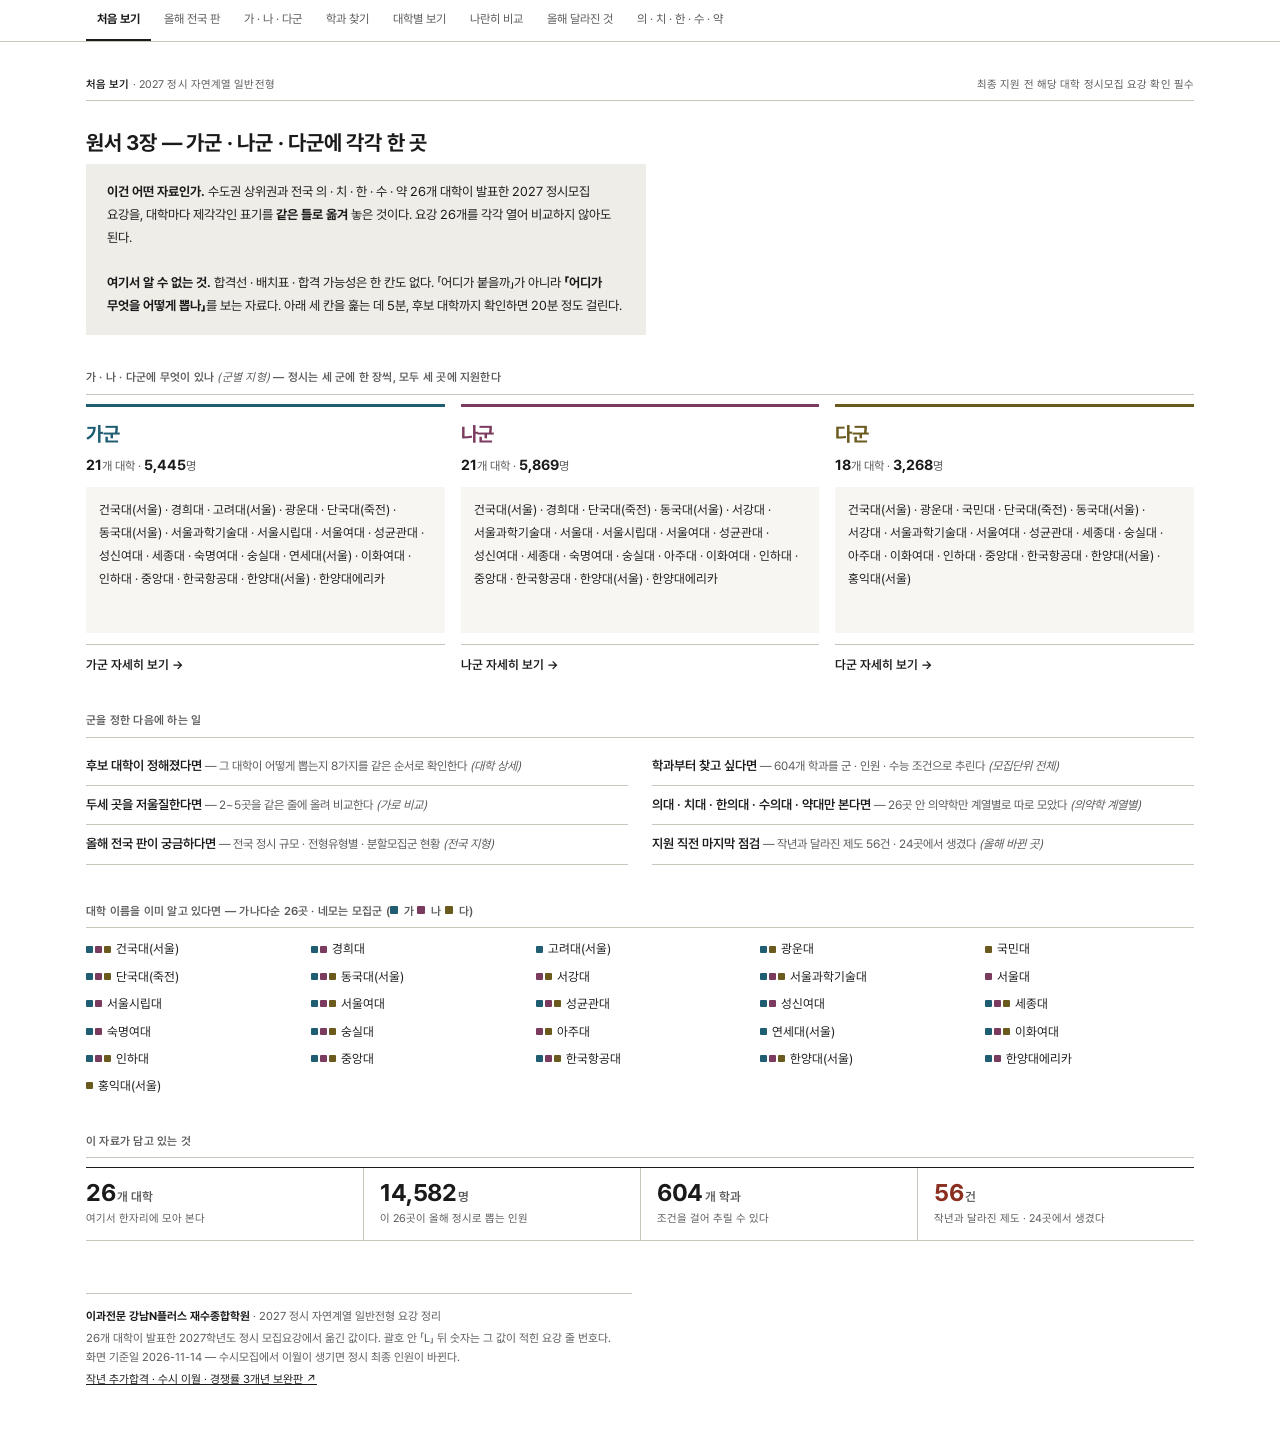
==== index.html @ 7bbb693d "read: 604행 표를 대학 단위로 묶어 읽게 하고 발행 주체·기준일 꼬리를 모든 쪽에 학과 찾기 표는 대학 이름이 604번 반복돼 어디서 대학이 바뀌는지 눈으로 잡히지 않았다." ====
<!doctype html><html lang="ko"><head><meta charset="utf-8">
<meta name="viewport" content="width=device-width,initial-scale=1">
<title>처음 보기 — 2027 정시 자연계열 일반전형</title>
<meta name="description" content="2027학년도 정시모집 · 자연계열 일반전형 · SKY 등 수도권 상위권 + 전국 의·치·한·수·약 26개교 — 군별 지형 · 대학 상세 · 올해 바뀐 곳">
<meta name="robots" content="noindex,nofollow,noarchive">

<link rel="icon" href="data:image/svg+xml,<svg%20xmlns='http://www.w3.org/2000/svg'%20viewBox='0%200%2016%2016'><rect%20width='16'%20height='16'%20fill='%23F7F6F3'/><rect%20x='1'%20y='3'%20width='4'%20height='10'%20fill='%231F5D73'/><rect%20x='6'%20y='3'%20width='4'%20height='10'%20fill='%237A3B5E'/><rect%20x='11'%20y='3'%20width='4'%20height='10'%20fill='%236A5A1E'/></svg>">
<link rel="stylesheet" href="site.css">
</head><body>
<nav class="gnav"><div class="gnav-in"><span class="on">처음 보기</span><a href="national/index.html">올해 전국 판</a><a href="gun/index.html">가 · 나 · 다군</a><a href="units/index.html">학과 찾기</a><a href="univ/index.html">대학별 보기</a><a href="compare/index.html">나란히 비교</a><a href="changes/index.html">올해 달라진 것</a><a href="medical/index.html">의 · 치 · 한 · 수 · 약</a></div></nav>
<div class="wrap">
<div class="runhead"><span><b>처음 보기</b> · 2027 정시 자연계열 일반전형</span><span>최종 지원 전 해당 대학 정시모집 요강 확인 필수</span></div>
<h1>원서 3장 — 가군 · 나군 · 다군에 각각 한 곳</h1>
<div class="callout"><b>이건 어떤 자료인가.</b> 수도권 상위권과 전국
의 · 치 · 한 · 수 · 약 26개 대학이 발표한 2027 정시모집 요강을, 대학마다
제각각인 표기를 <b>같은 틀로 옮겨</b> 놓은 것이다. 요강 26개를 각각 열어
비교하지 않아도 된다.<br><br>
<b>여기서 알 수 없는 것.</b> 합격선 · 배치표 · 합격 가능성은 한 칸도 없다.
「어디가 붙을까」가 아니라 <b>「어디가 무엇을 어떻게 뽑나」</b>를 보는 자료다.
아래 세 칸을 훑는 데 5분, 후보 대학까지 확인하면 20분 정도 걸린다.</div>
<div class="secthead">가 · 나 · 다군에 무엇이 있나 <i>(군별 지형)</i>
— 정시는 세 군에 한 장씩, 모두 세 곳에 지원한다</div>
<div class="board"><div class="col b0"><div class="gn">가군</div><div class="stat"><b>21</b>개 대학 · <b>5,445</b>명</div><div class="list"><a class="ul" href="univ/index.html#10-건국대_서울">건국대(서울)</a> · <a class="ul" href="univ/index.html#08-경희대">경희대</a> · <a class="ul" href="univ/index.html#03-고려대_서울">고려대(서울)</a> · <a class="ul" href="univ/index.html#19-광운대">광운대</a> · <a class="ul" href="univ/index.html#22-단국대_죽전">단국대(죽전)</a> · <a class="ul" href="univ/index.html#11-동국대_서울">동국대(서울)</a> · <a class="ul" href="univ/index.html#17-서울과학기술대">서울과학기술대</a> · <a class="ul" href="univ/index.html#09-서울시립대">서울시립대</a> · <a class="ul" href="univ/index.html#26-서울여대">서울여대</a> · <a class="ul" href="univ/index.html#04-성균관대">성균관대</a> · <a class="ul" href="univ/index.html#25-성신여대">성신여대</a> · <a class="ul" href="univ/index.html#18-세종대">세종대</a> · <a class="ul" href="univ/index.html#24-숙명여대">숙명여대</a> · <a class="ul" href="univ/index.html#14-숭실대">숭실대</a> · <a class="ul" href="univ/index.html#02-연세대_서울">연세대(서울)</a> · <a class="ul" href="univ/index.html#23-이화여대">이화여대</a> · <a class="ul" href="univ/index.html#15-인하대">인하대</a> · <a class="ul" href="univ/index.html#07-중앙대">중앙대</a> · <a class="ul" href="univ/index.html#21-한국항공대">한국항공대</a> · <a class="ul" href="univ/index.html#05-한양대_서울">한양대(서울)</a> · <a class="ul" href="univ/index.html#20-한양대에리카">한양대에리카</a></div><a class="go" href="gun/index.html">가군 자세히 보기 →</a></div><div class="col b1"><div class="gn">나군</div><div class="stat"><b>21</b>개 대학 · <b>5,869</b>명</div><div class="list"><a class="ul" href="univ/index.html#10-건국대_서울">건국대(서울)</a> · <a class="ul" href="univ/index.html#08-경희대">경희대</a> · <a class="ul" href="univ/index.html#22-단국대_죽전">단국대(죽전)</a> · <a class="ul" href="univ/index.html#11-동국대_서울">동국대(서울)</a> · <a class="ul" href="univ/index.html#06-서강대">서강대</a> · <a class="ul" href="univ/index.html#17-서울과학기술대">서울과학기술대</a> · <a class="ul" href="univ/index.html#01-서울대">서울대</a> · <a class="ul" href="univ/index.html#09-서울시립대">서울시립대</a> · <a class="ul" href="univ/index.html#26-서울여대">서울여대</a> · <a class="ul" href="univ/index.html#04-성균관대">성균관대</a> · <a class="ul" href="univ/index.html#25-성신여대">성신여대</a> · <a class="ul" href="univ/index.html#18-세종대">세종대</a> · <a class="ul" href="univ/index.html#24-숙명여대">숙명여대</a> · <a class="ul" href="univ/index.html#14-숭실대">숭실대</a> · <a class="ul" href="univ/index.html#16-아주대">아주대</a> · <a class="ul" href="univ/index.html#23-이화여대">이화여대</a> · <a class="ul" href="univ/index.html#15-인하대">인하대</a> · <a class="ul" href="univ/index.html#07-중앙대">중앙대</a> · <a class="ul" href="univ/index.html#21-한국항공대">한국항공대</a> · <a class="ul" href="univ/index.html#05-한양대_서울">한양대(서울)</a> · <a class="ul" href="univ/index.html#20-한양대에리카">한양대에리카</a></div><a class="go" href="gun/index.html">나군 자세히 보기 →</a></div><div class="col b2"><div class="gn">다군</div><div class="stat"><b>18</b>개 대학 · <b>3,268</b>명</div><div class="list"><a class="ul" href="univ/index.html#10-건국대_서울">건국대(서울)</a> · <a class="ul" href="univ/index.html#19-광운대">광운대</a> · <a class="ul" href="univ/index.html#13-국민대">국민대</a> · <a class="ul" href="univ/index.html#22-단국대_죽전">단국대(죽전)</a> · <a class="ul" href="univ/index.html#11-동국대_서울">동국대(서울)</a> · <a class="ul" href="univ/index.html#06-서강대">서강대</a> · <a class="ul" href="univ/index.html#17-서울과학기술대">서울과학기술대</a> · <a class="ul" href="univ/index.html#26-서울여대">서울여대</a> · <a class="ul" href="univ/index.html#04-성균관대">성균관대</a> · <a class="ul" href="univ/index.html#18-세종대">세종대</a> · <a class="ul" href="univ/index.html#14-숭실대">숭실대</a> · <a class="ul" href="univ/index.html#16-아주대">아주대</a> · <a class="ul" href="univ/index.html#23-이화여대">이화여대</a> · <a class="ul" href="univ/index.html#15-인하대">인하대</a> · <a class="ul" href="univ/index.html#07-중앙대">중앙대</a> · <a class="ul" href="univ/index.html#21-한국항공대">한국항공대</a> · <a class="ul" href="univ/index.html#05-한양대_서울">한양대(서울)</a> · <a class="ul" href="univ/index.html#12-홍익대_서울">홍익대(서울)</a></div><a class="go" href="gun/index.html">다군 자세히 보기 →</a></div></div>
<div class="secthead">군을 정한 다음에 하는 일</div>
<div class="more"><a href="univ/index.html"><b>후보 대학이 정해졌다면</b> <span>— 그 대학이 어떻게 뽑는지 8가지를 같은 순서로 확인한다 <i>(대학 상세)</i></span></a><a href="units/index.html"><b>학과부터 찾고 싶다면</b> <span>— 604개 학과를 군 · 인원 · 수능 조건으로 추린다 <i>(모집단위 전체)</i></span></a><a href="compare/index.html"><b>두세 곳을 저울질한다면</b> <span>— 2~5곳을 같은 줄에 올려 비교한다 <i>(가로 비교)</i></span></a><a href="medical/index.html"><b>의대 · 치대 · 한의대 · 수의대 · 약대만 본다면</b> <span>— 26곳 안 의약학만 계열별로 따로 모았다 <i>(의약학 계열별)</i></span></a><a href="national/index.html"><b>올해 전국 판이 궁금하다면</b> <span>— 전국 정시 규모 · 전형유형별 · 분할모집군 현황 <i>(전국 지형)</i></span></a><a href="changes/index.html"><b>지원 직전 마지막 점검</b> <span>— 작년과 달라진 제도 56건 · 24곳에서 생겼다 <i>(올해 바뀐 곳)</i></span></a></div>
<div class="secthead">대학 이름을 이미 알고 있다면 — 가나다순 26곳 ·
네모는 모집군 (<span class="chip c0"></span>가 <span class="chip c1"></span>나
<span class="chip c2"></span>다)</div>
<div class="grid26"><a href="univ/index.html#10-건국대_서울"><span class="pg"><span class="chip c0"></span><span class="chip c1"></span><span class="chip c2"></span></span>건국대(서울)</a><a href="univ/index.html#08-경희대"><span class="pg"><span class="chip c0"></span><span class="chip c1"></span></span>경희대</a><a href="univ/index.html#03-고려대_서울"><span class="pg"><span class="chip c0"></span></span>고려대(서울)</a><a href="univ/index.html#19-광운대"><span class="pg"><span class="chip c0"></span><span class="chip c2"></span></span>광운대</a><a href="univ/index.html#13-국민대"><span class="pg"><span class="chip c2"></span></span>국민대</a><a href="univ/index.html#22-단국대_죽전"><span class="pg"><span class="chip c0"></span><span class="chip c1"></span><span class="chip c2"></span></span>단국대(죽전)</a><a href="univ/index.html#11-동국대_서울"><span class="pg"><span class="chip c0"></span><span class="chip c1"></span><span class="chip c2"></span></span>동국대(서울)</a><a href="univ/index.html#06-서강대"><span class="pg"><span class="chip c1"></span><span class="chip c2"></span></span>서강대</a><a href="univ/index.html#17-서울과학기술대"><span class="pg"><span class="chip c0"></span><span class="chip c1"></span><span class="chip c2"></span></span>서울과학기술대</a><a href="univ/index.html#01-서울대"><span class="pg"><span class="chip c1"></span></span>서울대</a><a href="univ/index.html#09-서울시립대"><span class="pg"><span class="chip c0"></span><span class="chip c1"></span></span>서울시립대</a><a href="univ/index.html#26-서울여대"><span class="pg"><span class="chip c0"></span><span class="chip c1"></span><span class="chip c2"></span></span>서울여대</a><a href="univ/index.html#04-성균관대"><span class="pg"><span class="chip c0"></span><span class="chip c1"></span><span class="chip c2"></span></span>성균관대</a><a href="univ/index.html#25-성신여대"><span class="pg"><span class="chip c0"></span><span class="chip c1"></span></span>성신여대</a><a href="univ/index.html#18-세종대"><span class="pg"><span class="chip c0"></span><span class="chip c1"></span><span class="chip c2"></span></span>세종대</a><a href="univ/index.html#24-숙명여대"><span class="pg"><span class="chip c0"></span><span class="chip c1"></span></span>숙명여대</a><a href="univ/index.html#14-숭실대"><span class="pg"><span class="chip c0"></span><span class="chip c1"></span><span class="chip c2"></span></span>숭실대</a><a href="univ/index.html#16-아주대"><span class="pg"><span class="chip c1"></span><span class="chip c2"></span></span>아주대</a><a href="univ/index.html#02-연세대_서울"><span class="pg"><span class="chip c0"></span></span>연세대(서울)</a><a href="univ/index.html#23-이화여대"><span class="pg"><span class="chip c0"></span><span class="chip c1"></span><span class="chip c2"></span></span>이화여대</a><a href="univ/index.html#15-인하대"><span class="pg"><span class="chip c0"></span><span class="chip c1"></span><span class="chip c2"></span></span>인하대</a><a href="univ/index.html#07-중앙대"><span class="pg"><span class="chip c0"></span><span class="chip c1"></span><span class="chip c2"></span></span>중앙대</a><a href="univ/index.html#21-한국항공대"><span class="pg"><span class="chip c0"></span><span class="chip c1"></span><span class="chip c2"></span></span>한국항공대</a><a href="univ/index.html#05-한양대_서울"><span class="pg"><span class="chip c0"></span><span class="chip c1"></span><span class="chip c2"></span></span>한양대(서울)</a><a href="univ/index.html#20-한양대에리카"><span class="pg"><span class="chip c0"></span><span class="chip c1"></span></span>한양대에리카</a><a href="univ/index.html#12-홍익대_서울"><span class="pg"><span class="chip c2"></span></span>홍익대(서울)</a></div>
<div class="secthead gap">이 자료가 담고 있는 것</div>
<div class="kpi"><div><div class="n">26<em>개 대학</em></div><div class="k">여기서 한자리에 모아 본다</div></div><div><div class="n">14,582<em>명</em></div><div class="k">이 26곳이 올해 정시로 뽑는 인원</div></div><div><div class="n">604<em>개 학과</em></div><div class="k">조건을 걸어 추릴 수 있다</div></div><div class="hot"><div class="n">56<em>건</em></div><div class="k">작년과 달라진 제도 · 24곳에서 생겼다</div></div></div>

<footer class="foot">
<p><b>이과전문 강남N플러스 재수종합학원</b> · 2027 정시 자연계열 일반전형 요강 정리</p>
<p>26개 대학이 발표한 2027학년도 정시 모집요강에서 옮긴 값이다. 괄호 안 「L」 뒤 숫자는
그 값이 적힌 요강 줄 번호다. 화면 기준일 2026-11-14 — 수시모집에서 이월이 생기면 정시 최종
인원이 바뀐다.</p>
<p><a href="https://mincheol10007.github.io/jeongsi-2027-plus/">작년 추가합격 · 수시 이월 · 경쟁률 3개년 보완판 ↗</a></p>
</footer>
</div></body></html>
---- site.css ----
/* 묶음 안에서 끝난다 — 배포를 접고 HTML 파일로 돌렸으므로 외부 CDN 을 쓰지 않는다.
   @font-face 의 url() 은 이 CSS 파일 기준으로 풀리므로 전 페이지가 같이 따라온다. */
@font-face{font-family:Pretendard;font-style:normal;font-weight:400;font-display:swap;
src:url(fonts/Pretendard-Regular.subset.woff2) format('woff2')}
@font-face{font-family:Pretendard;font-style:normal;font-weight:600;font-display:swap;
src:url(fonts/Pretendard-SemiBold.subset.woff2) format('woff2')}
@font-face{font-family:Pretendard;font-style:normal;font-weight:700;font-display:swap;
src:url(fonts/Pretendard-Bold.subset.woff2) format('woff2')}
:root{--ink:#1A1A1A;--sub:#595959;--rule:#C9C5BD;--paper:#FFF;
--g0:#1F5D73;--g1:#7A3B5E;--g2:#6A5A1E;--wash:#F7F6F3;--wash2:#EFEDE8;
--accent:#8A2F1F}
*{box-sizing:border-box}
html,body{margin:0;background:var(--paper);color:var(--ink)}
body{font-family:Pretendard,'Apple SD Gothic Neo','Malgun Gothic',sans-serif;
font-size:14px;line-height:1.55;word-break:keep-all;
font-variant-numeric:lining-nums tabular-nums;
-webkit-font-smoothing:antialiased}
.wrap{max-width:1180px;margin:0 auto;padding:34px 36px 64px}
.runhead{display:flex;justify-content:space-between;gap:20px;align-items:baseline;
font-size:11px;letter-spacing:.01em;color:var(--sub);
border-bottom:1px solid var(--rule);padding-bottom:7px;margin-bottom:26px}
.runhead b{font-weight:600;color:var(--ink)}
/* 쪽 꼬리 — 러닝헤드와 같은 캡션 무게. 본문과 섞이지 않게 선 하나로만 뗀다 */
.foot{margin:52px 0 0;padding:13px 0 0;border-top:1px solid var(--rule);
font-size:11.5px;line-height:1.72;color:var(--sub);max-width:78ch}
.foot p{margin:0 0 2px}
.foot b{font-weight:650;color:var(--ink)}
.foot a{color:var(--ink)}
h1{font-size:21px;font-weight:650;letter-spacing:-.01em;margin:0 0 5px}
.lede{color:var(--sub);font-size:12.5px;margin:0 0 32px;max-width:66ch}
h2{font-size:13px;font-weight:600;letter-spacing:.01em;margin:0 0 2px}
table{border-collapse:collapse;width:100%;border:0;border-top:1.5px solid var(--ink)}
caption{text-align:left;caption-side:top}
th,td{border:0;padding:6px 10px;text-align:left;vertical-align:baseline}
thead th{border-bottom:1px solid var(--ink);font-weight:600;
font-size:11px;color:var(--sub);padding-bottom:5px}
tbody tr:last-child td{border-bottom:1.5px solid var(--ink)}
.num{text-align:right}
.sub{color:var(--sub)}
.mini{font-size:11px;color:var(--sub)}
.note{font-size:11.5px;color:var(--sub);margin-top:9px;max-width:64ch}
.fn{list-style:none;margin:10px 0 0;padding:0;font-size:11px;color:var(--sub);max-width:96ch}
.fn li{margin:2px 0;text-indent:-1.4em;padding-left:1.4em}
.g0{color:var(--g0)}.g1{color:var(--g1)}.g2{color:var(--g2)}
.chip{display:inline-block;width:8px;height:8px;margin-right:6px;
vertical-align:1px;border-radius:1px}
/* 군 색은 칩에 붙을 때만 면을 칠한다. 맨 `.c0` 로 두면 같은 이름을 쓴 다른
   칸이 통째로 칠해진다 — 실제로 핵심 숫자 칸이 색면이 됐다. */
.chip.c0{background:var(--g0)}.chip.c1{background:var(--g1)}
.chip.c2{background:var(--g2)}
.cols{display:grid;grid-template-columns:repeat(3,1fr);gap:34px;margin-bottom:46px}
.gunhead{display:flex;align-items:baseline;justify-content:space-between;
margin-bottom:9px;padding-bottom:0}
.gunname{font-size:16px;font-weight:650;letter-spacing:-.01em}
.gunstat{font-size:11.5px;color:var(--sub)}
.sect{margin-bottom:44px}
.digest{margin:3px 0 0;padding:0;list-style:none}
.digest li{font-size:11.5px;color:var(--sub);line-height:1.5}
.cmp th.lab,.cmp td.lab{width:118px;color:var(--sub);font-size:11.5px;
font-weight:400;padding-left:0}
.cmp td{border-bottom:1px solid #EDEBE6;font-size:12.5px}
.cmp tbody tr:last-child td{border-bottom:1.5px solid var(--ink)}
.cmp th.u{font-size:13px;font-weight:650;color:var(--ink);padding-bottom:7px}
.big{font-size:15px;font-weight:650}
.warn{color:var(--accent)}

/* 읽는 순서 — 「뭐부터 봐야 하나」를 화면이 스스로 말한다.
   순서는 장식이 아니라 이 화면의 사용법이라 본문보다 앞·위에 둔다. */
.lead{display:flex;flex-wrap:wrap;border-top:1.5px solid var(--ink);
border-bottom:1px solid var(--rule);margin:0 0 26px}
.lead .st{flex:1 1 200px;min-width:0;padding:11px 17px 13px 0}
.lead .st+.st{padding-left:17px;border-left:1px solid var(--rule)}
.lead .no{font-size:10.5px;font-weight:700;color:var(--accent);letter-spacing:.07em}
.lead .tx{font-size:12.5px;line-height:1.5;margin-top:3px}
.lead .tx b{font-weight:600}

/* 핵심 숫자 — 작은 회색 글씨에 묻어 두지 않는다. 한 화면의 앵커 값만 올린다. */
.kpi{display:flex;flex-wrap:wrap;border-top:1.5px solid var(--ink);
border-bottom:1px solid var(--rule);margin:0 0 30px}
.kpi>div{flex:1 1 120px;min-width:0;padding:12px 16px 13px 0}
.kpi>div+div{padding-left:16px;border-left:1px solid var(--rule)}
.kpi .n{font-size:24px;font-weight:700;letter-spacing:-.02em;line-height:1.1}
.kpi .n em{font-style:normal;font-size:12.5px;font-weight:600;color:var(--sub);
margin-left:2px;letter-spacing:0}
.kpi .k{font-size:11px;color:var(--sub);margin-top:3px}
.kpi .hot .n{color:var(--accent)}
.kpi .c0 .n{color:var(--g0)}
.kpi .c1 .n{color:var(--g1)}
.kpi .c2 .n{color:var(--g2)}

/* 비교할 대학 고르기. 고르는 칸은 자료가 아니라 도구라 색을 쓰지 않는다 —
   가/나/다 세 색은 군 칩에만 남긴다(§디자인: 색은 데이터 범주에만). */
.pick{border-top:1px solid var(--rule);border-bottom:1px solid var(--rule);
padding:10px 0 11px;margin:0 0 22px}
.pickhead{display:flex;align-items:baseline;gap:10px;margin-bottom:8px}
.pickhead b{font-size:12px;font-weight:650}
.pickgrid{display:grid;grid-template-columns:repeat(auto-fill,minmax(166px,1fr));
gap:3px 14px}
.pickgrid label{font-size:12px;cursor:pointer;user-select:none;
display:flex;align-items:center;gap:5px}
.pickgrid label.off{color:var(--sub);cursor:default}
.pickgrid input{margin:0;accent-color:var(--ink)}
/* 칩은 이름 바로 옆에 붙인다. 칸 오른쪽 끝으로 밀면(margin-left:auto) 다음 대학
   체크박스와 맞닿아 그쪽 군으로 읽힌다 — 실측으로 서울대 나군 칩이 연세대에 붙어 보였다 */
.pg{display:flex;gap:2px}
.pg .chip{margin:0;width:7px;height:7px}
.plain{margin-left:auto;font:inherit;font-size:11px;color:var(--sub);
background:none;border:0;border-bottom:1px solid var(--rule);
padding:0 0 1px;cursor:pointer}
.plain:hover{color:var(--ink);border-bottom-color:var(--ink)}

@media print{.wrap{padding:0;max-width:none}@page{size:A4 landscape;margin:12mm}
/* 고르는 칸은 종이에서 뜻이 없다 — 고른 결과만 남는다 */
.pick{display:none}}

/* 전수 조회표 — 요약표와 디자인을 공유하지 않는다 (UK Analysis Function) */
.ref{font-size:12px}
.ref thead th{position:sticky;top:0;background:var(--paper);z-index:2;
box-shadow:0 1px 0 var(--ink)}
.ref th,.ref td{padding:3px 10px 3px 0}
.ref tbody tr:hover td{background:var(--wash)}
.ref tbody tr:last-child td{border-bottom:1.5px solid var(--ink)}
.bar{display:flex;flex-wrap:wrap;gap:8px 18px;align-items:center;
padding:11px 0 12px;border-bottom:1px solid var(--rule);margin-bottom:4px;
position:sticky;top:0;background:var(--paper);z-index:3}
.bar input[type=search]{font:inherit;font-size:13px;width:230px;padding:5px 8px;
border:0;border-bottom:1px solid var(--ink);background:transparent;color:inherit}
.bar input[type=search]:focus{outline:0;border-bottom-width:2px}
.bar label{font-size:12px;color:var(--sub);cursor:pointer;user-select:none}
.bar label input{margin-right:4px;vertical-align:-1px;accent-color:var(--ink)}
.bar .count{margin-left:auto;font-size:12px;color:var(--sub)}
.bar .count b{color:var(--ink);font-weight:650}
.ref th.s{cursor:pointer;user-select:none}
.ref th.s:after{content:'\2195';opacity:.32;margin-left:3px;font-size:10px}
.ref th.s[data-dir]:after{opacity:1}
.ref th.s[data-dir="1"]:after{content:'\2191'}
.ref th.s[data-dir="-1"]:after{content:'\2193'}
/* 같은 대학이 이어지는 행은 이름을 다시 적지 않는다. 604행에서 한 대학이 수십 행을
   차지하므로 이름·단과·대학 단위 값이 그만큼 되풀이되고, 눈은 그 반복을 먼저 읽는다.
   지우지 않고 가린다 — 검색이 칸의 글자를 보므로 DOM 에서 빼면 그 행이 안 걸린다.
   대학이 바뀌는 자리에만 가로선 하나. zebra 는 계속 안 쓴다. */
.ref td.rep{visibility:hidden}
.ref tbody tr.grp>td{border-top:1px solid var(--rule)}
.gmark{font-size:11px;font-weight:600;margin-right:7px;white-space:nowrap}
a.ul{color:inherit;text-decoration:none;border-bottom:1px solid var(--rule)}
a.ul:hover{border-bottom-color:var(--ink)}
.note a,.lede a{color:var(--ink)}
.empty{padding:26px 0;color:var(--sub);font-size:12.5px}
/* 열 폭을 못 박는다 — 표마다 자동 폭이면 같은 항목이 표마다 다른 자리에 선다 */
table.fix{table-layout:fixed}
.u3 th:nth-child(1),.u3 td:nth-child(1){width:118px}
.u3 th:nth-child(2),.u3 td:nth-child(2){width:136px}
.u3 th:nth-child(3),.u3 td:nth-child(3){width:250px}
.u3 th:nth-child(4),.u3 td:nth-child(4){width:110px}
.u3 th:nth-child(5),.u3 td:nth-child(5){width:110px}
.u3 th:nth-child(6),.u3 td:nth-child(6){width:110px}
.u3 th:nth-child(7),.u3 td:nth-child(7){width:150px}
.u3 th:nth-child(8),.u3 td:nth-child(8){width:124px}
/* 열 머리를 필터 막대 **아래**에 세운다. 47px 로 박아 두면 막대가 한 줄 더 꺾이는
   폭(실측 55px)에서 머리 글자 위 8px 가 막대에 덮인다 — 재서 넣은 값을 쓴다. */
.u3 thead th{top:var(--barh,47px)}
.u5 th:nth-child(1),.u5 td:nth-child(1){width:104px}
.u5 th:nth-child(2),.u5 td:nth-child(2){width:40%}
.u5 th:nth-child(4),.u5 td:nth-child(4){width:46px}
.uu th:nth-child(1),.uu td:nth-child(1){width:152px}
.uu th:nth-child(3),.uu td:nth-child(3){width:150px}
.uu th:nth-child(4),.uu td:nth-child(4){width:76px}
.uu th:nth-child(5),.uu td:nth-child(5){width:66px}

/* 대학 상세 */
.idx{display:flex;flex-wrap:wrap;gap:3px 14px;margin:0 0 34px;
padding-bottom:13px;border-bottom:1px solid var(--rule)}
.idx a{font-size:12px;color:var(--ink);text-decoration:none;
border-bottom:1px solid transparent;padding-bottom:1px}
.idx a:hover{border-bottom-color:var(--ink)}
.idx .lab{font-size:11px;color:var(--sub);width:100%;margin-bottom:3px}
.idx .grp{width:100%;margin-top:9px;font-size:11px;font-weight:600;
color:var(--sub);letter-spacing:.02em}
.u-sect{margin:0 0 50px;scroll-margin-top:14px}
.u-head{display:flex;align-items:baseline;gap:12px;flex-wrap:wrap;
border-bottom:1.5px solid var(--ink);padding-bottom:6px;margin-bottom:11px}
.u-name{font-size:19px;font-weight:650;letter-spacing:-.01em}
.u-meta{font-size:11.5px;color:var(--sub);margin-left:auto}
.slots{margin:0 0 17px;padding:0;list-style:none;max-width:92ch}
.slots li{font-size:12.5px;line-height:1.56;text-indent:-1.15em;padding-left:1.15em}
.slots li:before{content:'— ';color:var(--sub)}
.f8 td.lab{width:118px;color:var(--sub);font-size:11.5px;padding-left:0}
.f8 td{border-bottom:1px solid #EDEBE6;font-size:12.5px;vertical-align:baseline}
.f8 tbody tr:last-child td{border-bottom:1.5px solid var(--ink)}
details{margin-top:15px}
summary{font-size:11.5px;color:var(--sub);cursor:pointer;padding:5px 0;
border-bottom:1px solid var(--rule);list-style:none}
summary::-webkit-details-marker{display:none}
summary:before{content:'▸ ';font-size:9px;vertical-align:1px}
details[open]>summary:before{content:'▾ '}
details[open]>summary{color:var(--ink)}
.anchor{font-size:10.5px;color:var(--sub);font-variant-numeric:tabular-nums}
.grade td,.grade th{padding:4px 9px 4px 0;font-size:11.5px}
/* 영어·한국사 등급표 두 짝.
   주의: flex 자식의 `min-width` 기본값은 `auto` 라 **내용보다 작아지지 않는다** —
   안쪽 표에 가로 스크롤 그릇을 씌워도 칸 자체가 표 너비만큼 버티며 쪽을 밀어낸다
   (실측 /univ 496px, 화면 375px). 줄어들 수 있게 0 으로 풀어 준다. */
.gpair{display:flex;gap:40px;flex-wrap:wrap;margin-top:17px}
.gpair>div{min-width:0}

/* 전역 내비 — 8칸, 모든 페이지 같은 자리·같은 순서. 현재 위치만 무채색 반전 */
.gnav{border-bottom:1px solid var(--rule);background:var(--paper)}
.gnav-in{max-width:1180px;margin:0 auto;padding:0 36px;
display:flex;flex-wrap:wrap;gap:0 2px;align-items:stretch}
.gnav a,.gnav .on{font-size:12px;padding:10px 11px;text-decoration:none;
color:var(--sub);border-bottom:2px solid transparent;white-space:nowrap}
.gnav a:hover{color:var(--ink);border-bottom-color:var(--rule)}
.gnav .on{color:var(--ink);font-weight:650;border-bottom-color:var(--ink)}

/* 색인 — 대문에서 설명을 읽는 게 아니라 **일이 시작된다**.
   독자 과제가 「원서 3장 배분」이므로 첫 화면을 가 · 나 · 다 세 칸으로 둔다.
   색은 여기서도 데이터 범주(군)에만 쓴다 — UI 크롬은 무채색이다. */
.callout{background:var(--wash2);padding:17px 21px;margin:0 0 34px;
font-size:13px;line-height:1.75;max-width:70ch}
.callout b{font-weight:650}
.secthead{font-size:11.5px;font-weight:600;color:var(--sub);letter-spacing:.02em;
margin:0 0 9px;padding-bottom:7px;border-bottom:1px solid var(--rule)}
.secthead i{font-style:italic;font-weight:400}
.secthead.gap{margin-top:34px}
.board{display:grid;grid-template-columns:repeat(3,1fr);gap:16px;margin:0 0 38px}
.board .col{border-top:3px solid var(--ink);padding-top:12px}
.board .col.b0{border-top-color:var(--g0)}
.board .col.b1{border-top-color:var(--g1)}
.board .col.b2{border-top-color:var(--g2)}
.board .gn{font-size:20px;font-weight:700;letter-spacing:-.01em}
.board .b0 .gn{color:var(--g0)}.board .b1 .gn{color:var(--g1)}
.board .b2 .gn{color:var(--g2)}
/* 주의: 클래스 이름을 `.num` 으로 두면 전역 유틸리티 `.num{text-align:right}`
   (표 숫자열용)에 걸려 보드 머리가 오른쪽으로 밀린다 — 캡처로만 보이는 결함.
   CSS 주석은 산출 site.css 에 그대로 실린다. 내부 마커를 여기 적으면 폰트
   서브셋이 원본에 없는 글자를 요청한다 — 주석에도 안 적는다. */
.board .stat{font-size:12px;color:var(--sub);margin:4px 0 11px}
.board .stat b{color:var(--ink);font-weight:650;font-size:14.5px}
.board .list{font-size:12.5px;line-height:1.85;background:var(--wash);
padding:11px 13px;min-height:146px}
.board .list a{color:var(--ink);text-decoration:none;
border-bottom:1px solid transparent}
.board .list a:hover{border-bottom-color:var(--ink)}
.board .go{display:block;margin-top:11px;font-size:12.5px;font-weight:600;
color:var(--ink);text-decoration:none;border-top:1px solid var(--rule);
padding-top:10px}
.board .go:hover{background:var(--wash)}
.morehead{font-size:11px;font-weight:600;color:var(--sub);letter-spacing:.02em;
margin:0 0 7px}
/* 「다음에 하는 일」 — 한 줄 텍스트로 두면 링크로 읽히지 않는다(2026-11-14 진단). */
.more{display:grid;grid-template-columns:repeat(2,1fr);gap:0 24px;margin:0 0 38px}
.more a{display:block;font-size:13px;color:var(--ink);text-decoration:none;
border-bottom:1px solid var(--rule);padding:9px 0}
.more a:hover{background:var(--wash)}
.more a b{font-weight:600}
.more a span{color:var(--sub);font-size:12px}
.more a i{font-style:italic}
.grid26{display:grid;grid-template-columns:repeat(5,1fr);gap:3px 16px;margin:0 0 8px}
.grid26 a{font-size:12.5px;color:var(--ink);text-decoration:none;padding:2px 0;
border-bottom:1px solid transparent;display:flex;align-items:center}
.grid26 a:hover{border-bottom-color:var(--ink)}
.grid26 .pg{flex:0 0 auto;margin-right:5px}
.todo{border-top:1.5px solid var(--ink);padding-top:13px;max-width:62ch}

/* 전국 지형 (Ⅰ장) — 라벨은 값의 확실성 등급이라 본문과 같은 무게로 두지 않는다 */
.axis{border-top:1.5px solid var(--ink);border-bottom:1px solid var(--rule);
padding:12px 0 13px;margin:0 0 20px;font-size:12.5px;max-width:78ch}
.legend{margin:0 0 36px;font-size:11.5px;color:var(--sub);max-width:78ch}
.legend div{display:flex;gap:10px;padding:2px 0}
.legend b{flex:0 0 78px;font-weight:600;color:var(--ink)}
.tag{font-size:10.5px;font-weight:600;color:var(--sub);letter-spacing:.02em;
margin-left:9px;white-space:nowrap}
.ch1 h2{font-size:15px;font-weight:650;letter-spacing:-.005em;margin:0 0 9px}
.ch1 table{margin-top:4px}
.ch1 .sub-h{font-size:12px;font-weight:600;margin:24px 0 0}
.unit{font-size:11px;color:var(--sub);margin:0 0 3px}
.read{border-left:2px solid var(--rule);padding:1px 0 1px 13px;margin:15px 0 0;
font-size:12.5px;max-width:74ch}
.unpub{border-left:2px solid #8A2F1F;padding:1px 0 1px 13px;margin:15px 0 0;
font-size:12px;max-width:74ch}
.src{list-style:none;margin:15px 0 0;padding:0;font-size:11px;color:var(--sub);
max-width:94ch;word-break:break-all}
.src li{padding:1px 0}
.ulist{font-size:11.5px;line-height:1.7;color:var(--sub)}
.ulist b.ours{font-weight:600;color:var(--ink)}

/* 올해 바뀐 곳 */
.d-old{color:var(--sub);font-size:12px}
.d-new{font-size:12.5px}
.d-arrow{color:var(--sub);padding:0 2px}
.kind{font-size:10.5px;color:var(--sub);white-space:nowrap}

/* 좁은 화면.
   주의: `screen and` 를 뺄 수 없다. A4 세로 인쇄 지면은 CSS 픽셀로 794px 라
   폭 조건만 걸면 **종이에서도 이 블록이 켜진다** — 전수표가 인쇄에서 카드로
   쏟아진다. 화면 전용임을 미디어 종류로 못 박는다. */
.scroll{overflow:visible}
@media screen and (max-width:860px){
 .wrap{padding:20px 16px 52px}
 .gnav-in{padding:0 16px;flex-wrap:nowrap;overflow-x:auto}
 .runhead{flex-wrap:wrap;gap:3px 14px}
 /* 1180px 전제로 깐 격자 넷을 전부 1~2열로 내린다 */
 .cols{grid-template-columns:1fr;gap:30px;margin-bottom:34px}
 /* 보드를 3칸 그대로 누르면 대학 이름이 세로로 쪼개진다. 쌓을 때 위 구분선은
    색을 지고 있으므로 남긴다 — 왼쪽 선과 달리 들여쓴 것처럼 읽히지 않는다. */
 .board{grid-template-columns:1fr;gap:22px}
 .board .list{min-height:0}
 .grid26{grid-template-columns:repeat(2,1fr)}
 /* 순서·숫자 칸은 쌓는다. 쌓인 칸에 왼쪽 구분선이 남으면 들여쓴 것처럼 읽힌다 */
 .lead .st,.kpi>div{flex:1 1 100%;padding-right:0}
 .lead .st+.st,.kpi>div+div{padding-left:0;border-left:0;
 border-top:1px solid #EDEBE6}
 .kpi .n{font-size:21px}
 .u-meta{margin-left:0}
 .bar .count{margin-left:0;flex:0 0 100%}
 .pickgrid label{padding:3px 0}
 .plain{margin-left:0}

 /* 표는 가로로 민다. 고정 폭 표가 폭 안에 들어오려고 글자를 세로로 쪼개는 것보다
    스크롤이 읽힌다 — 다만 어디를 읽는지 잃지 않게 머리 열을 왼쪽에 고정한다. */
 .scroll{overflow-x:auto}
 .cmp{min-width:620px}
 .cmp .lab{position:sticky;left:0;background:var(--paper);z-index:1}
 .uu,.u5{min-width:560px}
 .ch1 table,.grade{min-width:480px}
 /* 등급표 두 짝을 나란히 두면 각 343px 를 또 나눠 가져 양쪽 다 못 읽는다 —
    쌓아 놓고 각자 가로로 밀게 한다 */
 .gpair{display:block}
 .gpair>div+div{margin-top:17px}

 /* 전수 604행만 카드로 바꾼다. 8열을 가로로 밀면 한 행을 읽는 데 두 번 민다. */
 .u3,.u3 tbody,.u3 tr,.u3 td{display:block;width:auto}
 .u3{min-width:0;border-top:0}
 .u3 thead{display:none}
 /* 주의: `display:block` 은 작성자 규칙이라 UA 의 `[hidden]{display:none}` 를 이긴다.
    필터가 끈 행이 도로 보이므로 숨김을 같은 층위에서 다시 적는다. */
 .u3 tr[hidden]{display:none}
 /* 카드에서는 한 행이 혼자 서므로 대학·단과를 다시 적어야 한다 — 가리기를 되돌린다.
    행마다 아래 선이 이미 있어 대학 경계선도 겹친다. */
 .ref td.rep{visibility:visible}
 .ref tbody tr.grp>td{border-top:0}
 .u3 tr{border-bottom:1px solid var(--rule);padding:9px 0 10px}
 .u3 tbody tr:last-child td{border-bottom:0}
 .u3 td{padding:0;text-align:left;border:0}
 .u3 td:nth-child(1){font-size:11.5px;color:var(--sub)}
 .u3 td:nth-child(2){font-size:11px;color:var(--sub)}
 .u3 td:nth-child(3){font-size:14.5px;font-weight:650;line-height:1.35;margin:1px 0 4px}
 .u3 td:nth-child(n+4):nth-child(-n+7){display:inline-block;margin:0 15px 0 0;
 font-size:12.5px}
 .u3 td:nth-child(n+5):nth-child(-n+7):before{color:var(--sub);font-size:11px;
 font-weight:400;margin-right:3px}
 .u3 td:nth-child(5):before{content:'인원'}
 .u3 td:nth-child(6):before{content:'수학'}
 .u3 td:nth-child(7):before{content:'영어 1→2'}
 .u3 td:nth-child(8){margin-top:3px}
}
/* 폰 폭 — 입구 두 칸을 유지하면 「다음에 하는 일」 제목이 어절 중간에서 꺾인다. */
@media screen and (max-width:520px){
 .more{grid-template-columns:1fr}
}
@media screen and (max-width:430px){
 .grid26{grid-template-columns:1fr}
}
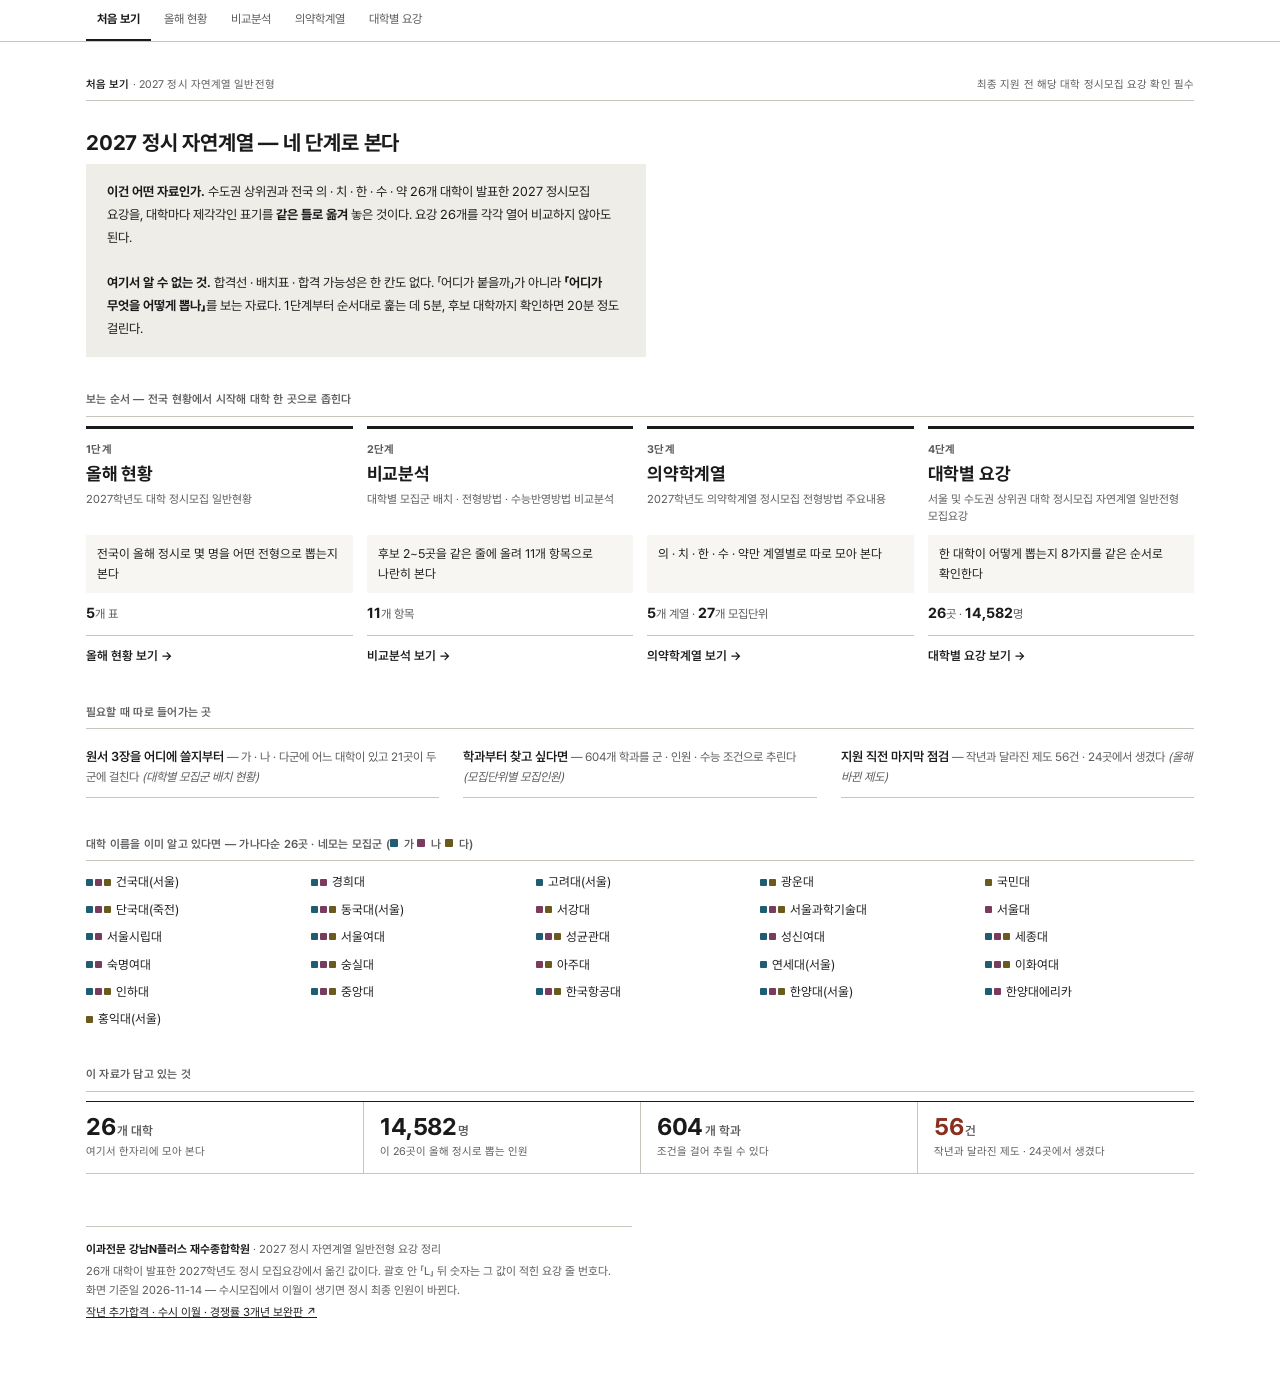
==== commit 4972c445: "ia: 원본 4장 순서를 내비 1차 축으로 되돌리고 내가 지어낸 말을 회수 입구가 독자에게 요구하던 첫 행동이 「대학 하나를 고르라」였다(링크 36개 중 26개가 대학 앵커). 선" ====
--- a/index.html
+++ b/index.html
@@ -1,28 +1,27 @@
 <!doctype html><html lang="ko"><head><meta charset="utf-8">
 <meta name="viewport" content="width=device-width,initial-scale=1">
 <title>처음 보기 — 2027 정시 자연계열 일반전형</title>
-<meta name="description" content="2027학년도 정시모집 · 자연계열 일반전형 · SKY 등 수도권 상위권 + 전국 의·치·한·수·약 26개교 — 군별 지형 · 대학 상세 · 올해 바뀐 곳">
+<meta name="description" content="2027학년도 정시모집 · 자연계열 일반전형 · SKY 등 수도권 상위권 + 전국 의·치·한·수·약 26개교 — 올해 현황 · 비교분석 · 의약학계열 · 대학별 요강">
 <meta name="robots" content="noindex,nofollow,noarchive">
 
 <link rel="icon" href="data:image/svg+xml,<svg%20xmlns='http://www.w3.org/2000/svg'%20viewBox='0%200%2016%2016'><rect%20width='16'%20height='16'%20fill='%23F7F6F3'/><rect%20x='1'%20y='3'%20width='4'%20height='10'%20fill='%231F5D73'/><rect%20x='6'%20y='3'%20width='4'%20height='10'%20fill='%237A3B5E'/><rect%20x='11'%20y='3'%20width='4'%20height='10'%20fill='%236A5A1E'/></svg>">
 <link rel="stylesheet" href="site.css">
 </head><body>
-<nav class="gnav"><div class="gnav-in"><span class="on">처음 보기</span><a href="national/index.html">올해 전국 판</a><a href="gun/index.html">가 · 나 · 다군</a><a href="units/index.html">학과 찾기</a><a href="univ/index.html">대학별 보기</a><a href="compare/index.html">나란히 비교</a><a href="changes/index.html">올해 달라진 것</a><a href="medical/index.html">의 · 치 · 한 · 수 · 약</a></div></nav>
+<nav class="gnav"><div class="gnav-in"><span class="on">처음 보기</span><a href="national/index.html">올해 현황</a><a href="compare/index.html">비교분석</a><a href="medical/index.html">의약학계열</a><a href="univ/index.html">대학별 요강</a></div></nav>
 <div class="wrap">
 <div class="runhead"><span><b>처음 보기</b> · 2027 정시 자연계열 일반전형</span><span>최종 지원 전 해당 대학 정시모집 요강 확인 필수</span></div>
-<h1>원서 3장 — 가군 · 나군 · 다군에 각각 한 곳</h1>
+<h1>2027 정시 자연계열 — 네 단계로 본다</h1>
 <div class="callout"><b>이건 어떤 자료인가.</b> 수도권 상위권과 전국
 의 · 치 · 한 · 수 · 약 26개 대학이 발표한 2027 정시모집 요강을, 대학마다
 제각각인 표기를 <b>같은 틀로 옮겨</b> 놓은 것이다. 요강 26개를 각각 열어
 비교하지 않아도 된다.<br><br>
 <b>여기서 알 수 없는 것.</b> 합격선 · 배치표 · 합격 가능성은 한 칸도 없다.
 「어디가 붙을까」가 아니라 <b>「어디가 무엇을 어떻게 뽑나」</b>를 보는 자료다.
-아래 세 칸을 훑는 데 5분, 후보 대학까지 확인하면 20분 정도 걸린다.</div>
-<div class="secthead">가 · 나 · 다군에 무엇이 있나 <i>(군별 지형)</i>
-— 정시는 세 군에 한 장씩, 모두 세 곳에 지원한다</div>
-<div class="board"><div class="col b0"><div class="gn">가군</div><div class="stat"><b>21</b>개 대학 · <b>5,445</b>명</div><div class="list"><a class="ul" href="univ/index.html#10-건국대_서울">건국대(서울)</a> · <a class="ul" href="univ/index.html#08-경희대">경희대</a> · <a class="ul" href="univ/index.html#03-고려대_서울">고려대(서울)</a> · <a class="ul" href="univ/index.html#19-광운대">광운대</a> · <a class="ul" href="univ/index.html#22-단국대_죽전">단국대(죽전)</a> · <a class="ul" href="univ/index.html#11-동국대_서울">동국대(서울)</a> · <a class="ul" href="univ/index.html#17-서울과학기술대">서울과학기술대</a> · <a class="ul" href="univ/index.html#09-서울시립대">서울시립대</a> · <a class="ul" href="univ/index.html#26-서울여대">서울여대</a> · <a class="ul" href="univ/index.html#04-성균관대">성균관대</a> · <a class="ul" href="univ/index.html#25-성신여대">성신여대</a> · <a class="ul" href="univ/index.html#18-세종대">세종대</a> · <a class="ul" href="univ/index.html#24-숙명여대">숙명여대</a> · <a class="ul" href="univ/index.html#14-숭실대">숭실대</a> · <a class="ul" href="univ/index.html#02-연세대_서울">연세대(서울)</a> · <a class="ul" href="univ/index.html#23-이화여대">이화여대</a> · <a class="ul" href="univ/index.html#15-인하대">인하대</a> · <a class="ul" href="univ/index.html#07-중앙대">중앙대</a> · <a class="ul" href="univ/index.html#21-한국항공대">한국항공대</a> · <a class="ul" href="univ/index.html#05-한양대_서울">한양대(서울)</a> · <a class="ul" href="univ/index.html#20-한양대에리카">한양대에리카</a></div><a class="go" href="gun/index.html">가군 자세히 보기 →</a></div><div class="col b1"><div class="gn">나군</div><div class="stat"><b>21</b>개 대학 · <b>5,869</b>명</div><div class="list"><a class="ul" href="univ/index.html#10-건국대_서울">건국대(서울)</a> · <a class="ul" href="univ/index.html#08-경희대">경희대</a> · <a class="ul" href="univ/index.html#22-단국대_죽전">단국대(죽전)</a> · <a class="ul" href="univ/index.html#11-동국대_서울">동국대(서울)</a> · <a class="ul" href="univ/index.html#06-서강대">서강대</a> · <a class="ul" href="univ/index.html#17-서울과학기술대">서울과학기술대</a> · <a class="ul" href="univ/index.html#01-서울대">서울대</a> · <a class="ul" href="univ/index.html#09-서울시립대">서울시립대</a> · <a class="ul" href="univ/index.html#26-서울여대">서울여대</a> · <a class="ul" href="univ/index.html#04-성균관대">성균관대</a> · <a class="ul" href="univ/index.html#25-성신여대">성신여대</a> · <a class="ul" href="univ/index.html#18-세종대">세종대</a> · <a class="ul" href="univ/index.html#24-숙명여대">숙명여대</a> · <a class="ul" href="univ/index.html#14-숭실대">숭실대</a> · <a class="ul" href="univ/index.html#16-아주대">아주대</a> · <a class="ul" href="univ/index.html#23-이화여대">이화여대</a> · <a class="ul" href="univ/index.html#15-인하대">인하대</a> · <a class="ul" href="univ/index.html#07-중앙대">중앙대</a> · <a class="ul" href="univ/index.html#21-한국항공대">한국항공대</a> · <a class="ul" href="univ/index.html#05-한양대_서울">한양대(서울)</a> · <a class="ul" href="univ/index.html#20-한양대에리카">한양대에리카</a></div><a class="go" href="gun/index.html">나군 자세히 보기 →</a></div><div class="col b2"><div class="gn">다군</div><div class="stat"><b>18</b>개 대학 · <b>3,268</b>명</div><div class="list"><a class="ul" href="univ/index.html#10-건국대_서울">건국대(서울)</a> · <a class="ul" href="univ/index.html#19-광운대">광운대</a> · <a class="ul" href="univ/index.html#13-국민대">국민대</a> · <a class="ul" href="univ/index.html#22-단국대_죽전">단국대(죽전)</a> · <a class="ul" href="univ/index.html#11-동국대_서울">동국대(서울)</a> · <a class="ul" href="univ/index.html#06-서강대">서강대</a> · <a class="ul" href="univ/index.html#17-서울과학기술대">서울과학기술대</a> · <a class="ul" href="univ/index.html#26-서울여대">서울여대</a> · <a class="ul" href="univ/index.html#04-성균관대">성균관대</a> · <a class="ul" href="univ/index.html#18-세종대">세종대</a> · <a class="ul" href="univ/index.html#14-숭실대">숭실대</a> · <a class="ul" href="univ/index.html#16-아주대">아주대</a> · <a class="ul" href="univ/index.html#23-이화여대">이화여대</a> · <a class="ul" href="univ/index.html#15-인하대">인하대</a> · <a class="ul" href="univ/index.html#07-중앙대">중앙대</a> · <a class="ul" href="univ/index.html#21-한국항공대">한국항공대</a> · <a class="ul" href="univ/index.html#05-한양대_서울">한양대(서울)</a> · <a class="ul" href="univ/index.html#12-홍익대_서울">홍익대(서울)</a></div><a class="go" href="gun/index.html">다군 자세히 보기 →</a></div></div>
-<div class="secthead">군을 정한 다음에 하는 일</div>
-<div class="more"><a href="univ/index.html"><b>후보 대학이 정해졌다면</b> <span>— 그 대학이 어떻게 뽑는지 8가지를 같은 순서로 확인한다 <i>(대학 상세)</i></span></a><a href="units/index.html"><b>학과부터 찾고 싶다면</b> <span>— 604개 학과를 군 · 인원 · 수능 조건으로 추린다 <i>(모집단위 전체)</i></span></a><a href="compare/index.html"><b>두세 곳을 저울질한다면</b> <span>— 2~5곳을 같은 줄에 올려 비교한다 <i>(가로 비교)</i></span></a><a href="medical/index.html"><b>의대 · 치대 · 한의대 · 수의대 · 약대만 본다면</b> <span>— 26곳 안 의약학만 계열별로 따로 모았다 <i>(의약학 계열별)</i></span></a><a href="national/index.html"><b>올해 전국 판이 궁금하다면</b> <span>— 전국 정시 규모 · 전형유형별 · 분할모집군 현황 <i>(전국 지형)</i></span></a><a href="changes/index.html"><b>지원 직전 마지막 점검</b> <span>— 작년과 달라진 제도 56건 · 24곳에서 생겼다 <i>(올해 바뀐 곳)</i></span></a></div>
+1단계부터 순서대로 훑는 데 5분, 후보 대학까지 확인하면 20분 정도 걸린다.</div>
+<div class="secthead">보는 순서 — 전국 현황에서 시작해 대학 한 곳으로 좁힌다</div>
+<div class="board steps"><div class="col st1"><div class="no">1단계</div><div class="gn">올해 현황</div><div class="fm">2027학년도 대학 정시모집 일반현황</div><div class="wt">전국이 올해 정시로 몇 명을 어떤 전형으로 뽑는지 본다</div><div class="stat"><b>5</b>개 표</div><a class="go" href="national/index.html">올해 현황 보기 →</a></div><div class="col st2"><div class="no">2단계</div><div class="gn">비교분석</div><div class="fm">대학별 모집군 배치 · 전형방법 · 수능반영방법 비교분석</div><div class="wt">후보 2~5곳을 같은 줄에 올려 11개 항목으로 나란히 본다</div><div class="stat"><b>11</b>개 항목</div><a class="go" href="compare/index.html">비교분석 보기 →</a></div><div class="col st3"><div class="no">3단계</div><div class="gn">의약학계열</div><div class="fm">2027학년도 의약학계열 정시모집 전형방법 주요내용</div><div class="wt">의 · 치 · 한 · 수 · 약만 계열별로 따로 모아 본다</div><div class="stat"><b>5</b>개 계열 · <b>27</b>개 모집단위</div><a class="go" href="medical/index.html">의약학계열 보기 →</a></div><div class="col st4"><div class="no">4단계</div><div class="gn">대학별 요강</div><div class="fm">서울 및 수도권 상위권 대학 정시모집 자연계열 일반전형 모집요강</div><div class="wt">한 대학이 어떻게 뽑는지 8가지를 같은 순서로 확인한다</div><div class="stat"><b>26</b>곳 · <b>14,582</b>명</div><a class="go" href="univ/index.html">대학별 요강 보기 →</a></div></div>
+<div class="secthead">필요할 때 따로 들어가는 곳</div>
+<div class="more aux3"><a href="gun/index.html"><b>원서 3장을 어디에 쓸지부터</b> <span>— 가 · 나 · 다군에 어느 대학이 있고 21곳이 두 군에 걸친다 <i>(대학별 모집군 배치 현황)</i></span></a><a href="units/index.html"><b>학과부터 찾고 싶다면</b> <span>— 604개 학과를 군 · 인원 · 수능 조건으로 추린다 <i>(모집단위별 모집인원)</i></span></a><a href="changes/index.html"><b>지원 직전 마지막 점검</b> <span>— 작년과 달라진 제도 56건 · 24곳에서 생겼다 <i>(올해 바뀐 제도)</i></span></a></div>
 <div class="secthead">대학 이름을 이미 알고 있다면 — 가나다순 26곳 ·
 네모는 모집군 (<span class="chip c0"></span>가 <span class="chip c1"></span>나
 <span class="chip c2"></span>다)</div>
--- a/site.css
+++ b/site.css
@@ -167,7 +167,7 @@
 .uu th:nth-child(4),.uu td:nth-child(4){width:76px}
 .uu th:nth-child(5),.uu td:nth-child(5){width:66px}
 
-/* 대학 상세 */
+/* 대학별 요강 */
 .idx{display:flex;flex-wrap:wrap;gap:3px 14px;margin:0 0 34px;
 padding-bottom:13px;border-bottom:1px solid var(--rule)}
 .idx a{font-size:12px;color:var(--ink);text-decoration:none;
@@ -223,6 +223,21 @@
 .secthead i{font-style:italic;font-weight:400}
 .secthead.gap{margin-top:34px}
 .board{display:grid;grid-template-columns:repeat(3,1fr);gap:16px;margin:0 0 38px}
+/* 4단계 보드 (입구) — 단계에는 군 색을 주지 않는다. 색은 가/나/다에만 쓴다 */
+.board.steps{grid-template-columns:repeat(4,1fr);gap:14px}
+.board .no{font-size:11px;font-weight:700;letter-spacing:.04em;color:var(--sub)}
+.board .fm{font-size:11.5px;line-height:1.5;color:var(--sub);margin:3px 0 0;
+min-height:3em}
+.board .wt{font-size:12.5px;line-height:1.6;margin:9px 0 0;
+background:var(--wash);padding:9px 11px}
+.board.steps .gn{font-size:18px;margin-top:2px}
+/* 네 칸의 설명·숫자·링크가 같은 높이에서 시작하게 두 블록에 하한을 준다. 글자 수가
+   달라 칸마다 줄 수가 갈리면 숫자 줄이 들쭉날쭉해 네 칸이 한 묶음으로 안 읽힌다.
+   🔴 `*{box-sizing:border-box}` 라 min-height 에 패딩(9+9)이 포함된다 — 2줄 높이를
+   em 으로만 적으면 1줄 칸이 18px 짧게 서서 숫자 줄이 어긋난다(실측). 2줄 40px +
+   패딩 18px = 58px 를 그대로 적는다 */
+.board.steps .wt{min-height:58px}
+.board.steps .stat{margin:9px 0 0}
 .board .col{border-top:3px solid var(--ink);padding-top:12px}
 .board .col.b0{border-top-color:var(--g0)}
 .board .col.b1{border-top-color:var(--g1)}
@@ -249,6 +264,7 @@
 margin:0 0 7px}
 /* 「다음에 하는 일」 — 한 줄 텍스트로 두면 링크로 읽히지 않는다(2026-11-14 진단). */
 .more{display:grid;grid-template-columns:repeat(2,1fr);gap:0 24px;margin:0 0 38px}
+.more.aux3{grid-template-columns:repeat(3,1fr)}
 .more a{display:block;font-size:13px;color:var(--ink);text-decoration:none;
 border-bottom:1px solid var(--rule);padding:9px 0}
 .more a:hover{background:var(--wash)}
@@ -262,7 +278,7 @@
 .grid26 .pg{flex:0 0 auto;margin-right:5px}
 .todo{border-top:1.5px solid var(--ink);padding-top:13px;max-width:62ch}
 
-/* 전국 지형 (Ⅰ장) — 라벨은 값의 확실성 등급이라 본문과 같은 무게로 두지 않는다 */
+/* 올해 현황 (Ⅰ장) — 라벨은 값의 확실성 등급이라 본문과 같은 무게로 두지 않는다 */
 .axis{border-top:1.5px solid var(--ink);border-bottom:1px solid var(--rule);
 padding:12px 0 13px;margin:0 0 20px;font-size:12.5px;max-width:78ch}
 .legend{margin:0 0 36px;font-size:11.5px;color:var(--sub);max-width:78ch}
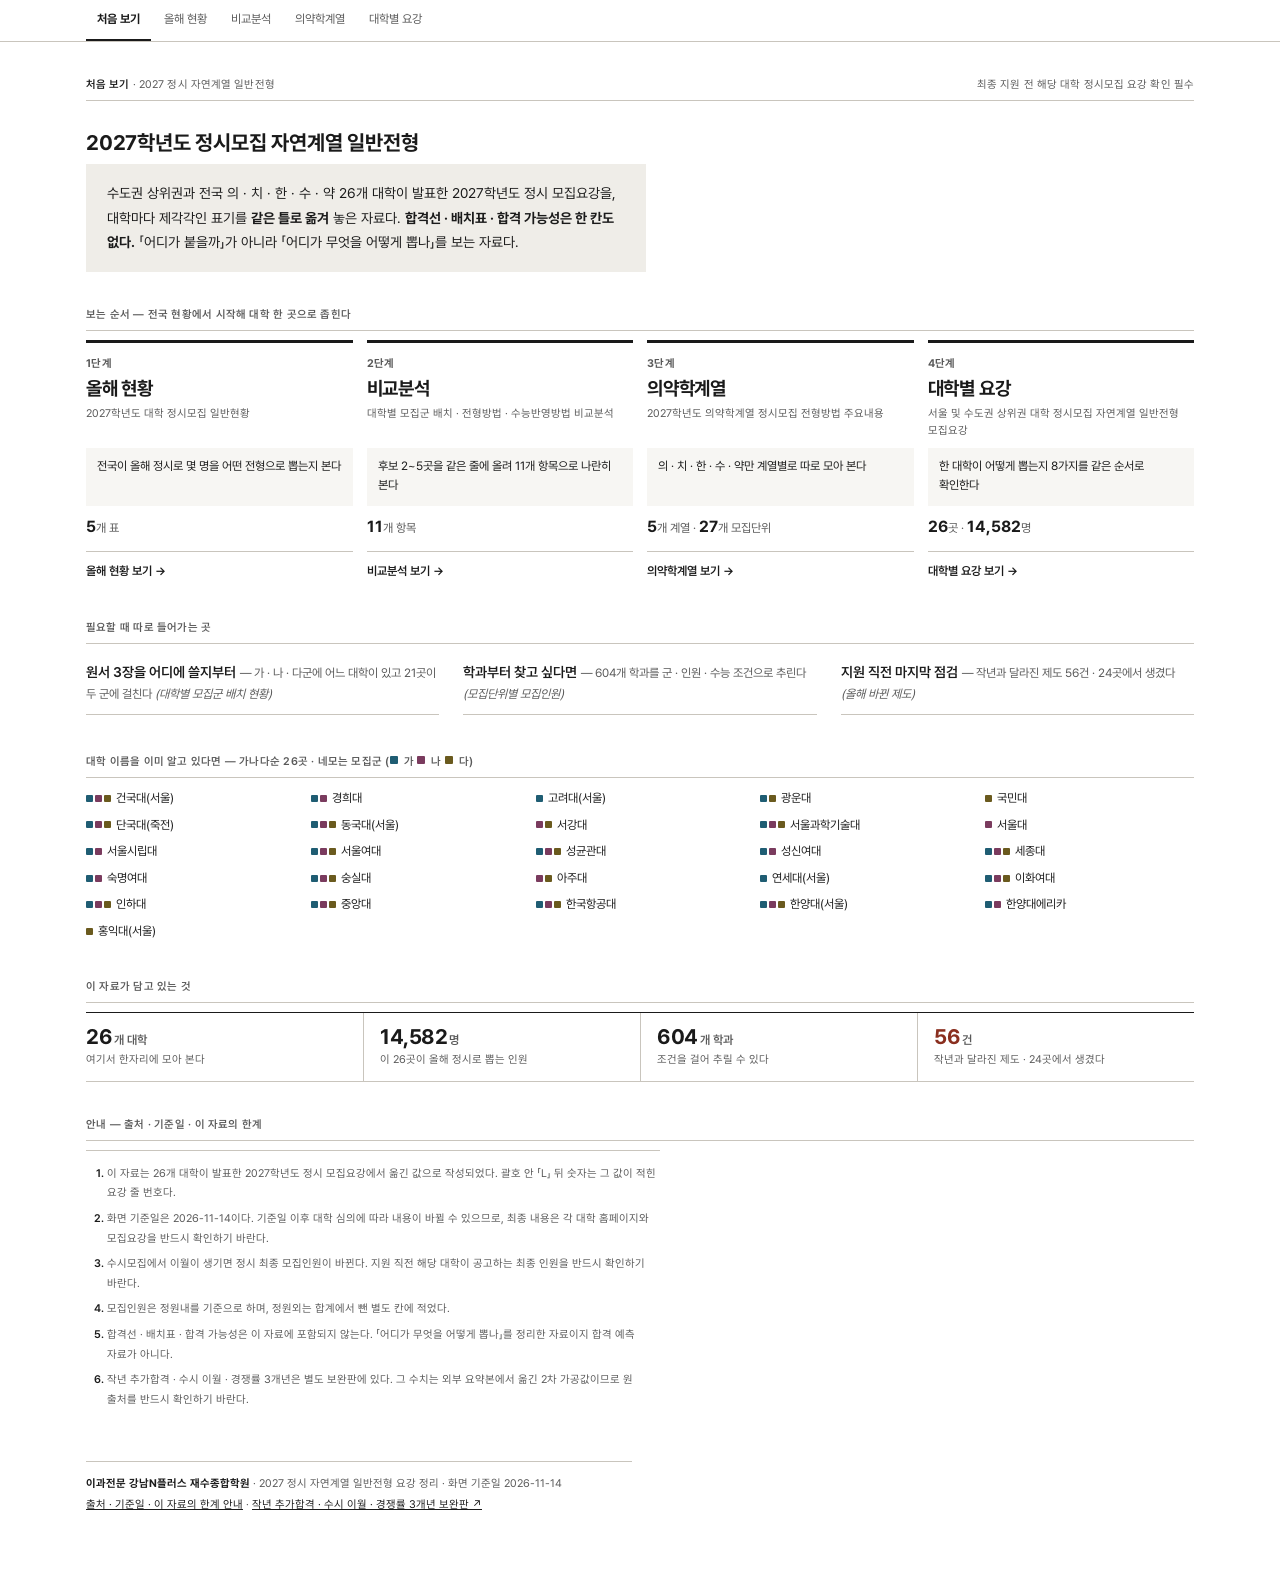
==== commit a1c12d37: "ui: 입구 보드·머리 블록·표 조판·글자 계단을 한 라운드로 고친다 D1 좁은 화면에서 4단계 보드가 1칸씩 선다 (CSS 우선순위 역전 해소) D2 화면마다 3겹이던 머리 블록" ====
--- a/index.html
+++ b/index.html
@@ -8,16 +8,19 @@
 <link rel="stylesheet" href="site.css">
 </head><body>
 <nav class="gnav"><div class="gnav-in"><span class="on">처음 보기</span><a href="national/index.html">올해 현황</a><a href="compare/index.html">비교분석</a><a href="medical/index.html">의약학계열</a><a href="univ/index.html">대학별 요강</a></div></nav>
+<script>/* 좁은 화면에서 내비는 가로로 스크롤된다(flex-wrap:nowrap) — 그러면 지금 보고
+있는 칸이 오른쪽 화면 밖에 남는다(390px 실측: /units 의 현재 칸이 x=373, 17px만 보임).
+칸을 가운데로 끌어온다. 쪽 세로 위치는 건드리지 않으므로 scrollIntoView 는 쓰지 않는다. */
+(function(){var g=document.querySelector('.gnav-in'),o=g&&g.querySelector('.on');
+if(g&&o&&g.scrollWidth>g.clientWidth)
+g.scrollLeft=o.offsetLeft-(g.clientWidth-o.offsetWidth)/2})();</script>
 <div class="wrap">
 <div class="runhead"><span><b>처음 보기</b> · 2027 정시 자연계열 일반전형</span><span>최종 지원 전 해당 대학 정시모집 요강 확인 필수</span></div>
-<h1>2027 정시 자연계열 — 네 단계로 본다</h1>
-<div class="callout"><b>이건 어떤 자료인가.</b> 수도권 상위권과 전국
-의 · 치 · 한 · 수 · 약 26개 대학이 발표한 2027 정시모집 요강을, 대학마다
-제각각인 표기를 <b>같은 틀로 옮겨</b> 놓은 것이다. 요강 26개를 각각 열어
-비교하지 않아도 된다.<br><br>
-<b>여기서 알 수 없는 것.</b> 합격선 · 배치표 · 합격 가능성은 한 칸도 없다.
-「어디가 붙을까」가 아니라 <b>「어디가 무엇을 어떻게 뽑나」</b>를 보는 자료다.
-1단계부터 순서대로 훑는 데 5분, 후보 대학까지 확인하면 20분 정도 걸린다.</div>
+<h1>2027학년도 정시모집 자연계열 일반전형</h1>
+<div class="callout">수도권 상위권과 전국 의 · 치 · 한 · 수 · 약 26개 대학이
+발표한 2027학년도 정시 모집요강을, 대학마다 제각각인 표기를 <b>같은 틀로 옮겨</b> 놓은
+자료다. <b>합격선 · 배치표 · 합격 가능성은 한 칸도 없다.</b> 「어디가 붙을까」가 아니라
+「어디가 무엇을 어떻게 뽑나」를 보는 자료다.</div>
 <div class="secthead">보는 순서 — 전국 현황에서 시작해 대학 한 곳으로 좁힌다</div>
 <div class="board steps"><div class="col st1"><div class="no">1단계</div><div class="gn">올해 현황</div><div class="fm">2027학년도 대학 정시모집 일반현황</div><div class="wt">전국이 올해 정시로 몇 명을 어떤 전형으로 뽑는지 본다</div><div class="stat"><b>5</b>개 표</div><a class="go" href="national/index.html">올해 현황 보기 →</a></div><div class="col st2"><div class="no">2단계</div><div class="gn">비교분석</div><div class="fm">대학별 모집군 배치 · 전형방법 · 수능반영방법 비교분석</div><div class="wt">후보 2~5곳을 같은 줄에 올려 11개 항목으로 나란히 본다</div><div class="stat"><b>11</b>개 항목</div><a class="go" href="compare/index.html">비교분석 보기 →</a></div><div class="col st3"><div class="no">3단계</div><div class="gn">의약학계열</div><div class="fm">2027학년도 의약학계열 정시모집 전형방법 주요내용</div><div class="wt">의 · 치 · 한 · 수 · 약만 계열별로 따로 모아 본다</div><div class="stat"><b>5</b>개 계열 · <b>27</b>개 모집단위</div><a class="go" href="medical/index.html">의약학계열 보기 →</a></div><div class="col st4"><div class="no">4단계</div><div class="gn">대학별 요강</div><div class="fm">서울 및 수도권 상위권 대학 정시모집 자연계열 일반전형 모집요강</div><div class="wt">한 대학이 어떻게 뽑는지 8가지를 같은 순서로 확인한다</div><div class="stat"><b>26</b>곳 · <b>14,582</b>명</div><a class="go" href="univ/index.html">대학별 요강 보기 →</a></div></div>
 <div class="secthead">필요할 때 따로 들어가는 곳</div>
@@ -28,12 +31,8 @@
 <div class="grid26"><a href="univ/index.html#10-건국대_서울"><span class="pg"><span class="chip c0"></span><span class="chip c1"></span><span class="chip c2"></span></span>건국대(서울)</a><a href="univ/index.html#08-경희대"><span class="pg"><span class="chip c0"></span><span class="chip c1"></span></span>경희대</a><a href="univ/index.html#03-고려대_서울"><span class="pg"><span class="chip c0"></span></span>고려대(서울)</a><a href="univ/index.html#19-광운대"><span class="pg"><span class="chip c0"></span><span class="chip c2"></span></span>광운대</a><a href="univ/index.html#13-국민대"><span class="pg"><span class="chip c2"></span></span>국민대</a><a href="univ/index.html#22-단국대_죽전"><span class="pg"><span class="chip c0"></span><span class="chip c1"></span><span class="chip c2"></span></span>단국대(죽전)</a><a href="univ/index.html#11-동국대_서울"><span class="pg"><span class="chip c0"></span><span class="chip c1"></span><span class="chip c2"></span></span>동국대(서울)</a><a href="univ/index.html#06-서강대"><span class="pg"><span class="chip c1"></span><span class="chip c2"></span></span>서강대</a><a href="univ/index.html#17-서울과학기술대"><span class="pg"><span class="chip c0"></span><span class="chip c1"></span><span class="chip c2"></span></span>서울과학기술대</a><a href="univ/index.html#01-서울대"><span class="pg"><span class="chip c1"></span></span>서울대</a><a href="univ/index.html#09-서울시립대"><span class="pg"><span class="chip c0"></span><span class="chip c1"></span></span>서울시립대</a><a href="univ/index.html#26-서울여대"><span class="pg"><span class="chip c0"></span><span class="chip c1"></span><span class="chip c2"></span></span>서울여대</a><a href="univ/index.html#04-성균관대"><span class="pg"><span class="chip c0"></span><span class="chip c1"></span><span class="chip c2"></span></span>성균관대</a><a href="univ/index.html#25-성신여대"><span class="pg"><span class="chip c0"></span><span class="chip c1"></span></span>성신여대</a><a href="univ/index.html#18-세종대"><span class="pg"><span class="chip c0"></span><span class="chip c1"></span><span class="chip c2"></span></span>세종대</a><a href="univ/index.html#24-숙명여대"><span class="pg"><span class="chip c0"></span><span class="chip c1"></span></span>숙명여대</a><a href="univ/index.html#14-숭실대"><span class="pg"><span class="chip c0"></span><span class="chip c1"></span><span class="chip c2"></span></span>숭실대</a><a href="univ/index.html#16-아주대"><span class="pg"><span class="chip c1"></span><span class="chip c2"></span></span>아주대</a><a href="univ/index.html#02-연세대_서울"><span class="pg"><span class="chip c0"></span></span>연세대(서울)</a><a href="univ/index.html#23-이화여대"><span class="pg"><span class="chip c0"></span><span class="chip c1"></span><span class="chip c2"></span></span>이화여대</a><a href="univ/index.html#15-인하대"><span class="pg"><span class="chip c0"></span><span class="chip c1"></span><span class="chip c2"></span></span>인하대</a><a href="univ/index.html#07-중앙대"><span class="pg"><span class="chip c0"></span><span class="chip c1"></span><span class="chip c2"></span></span>중앙대</a><a href="univ/index.html#21-한국항공대"><span class="pg"><span class="chip c0"></span><span class="chip c1"></span><span class="chip c2"></span></span>한국항공대</a><a href="univ/index.html#05-한양대_서울"><span class="pg"><span class="chip c0"></span><span class="chip c1"></span><span class="chip c2"></span></span>한양대(서울)</a><a href="univ/index.html#20-한양대에리카"><span class="pg"><span class="chip c0"></span><span class="chip c1"></span></span>한양대에리카</a><a href="univ/index.html#12-홍익대_서울"><span class="pg"><span class="chip c2"></span></span>홍익대(서울)</a></div>
 <div class="secthead gap">이 자료가 담고 있는 것</div>
 <div class="kpi"><div><div class="n">26<em>개 대학</em></div><div class="k">여기서 한자리에 모아 본다</div></div><div><div class="n">14,582<em>명</em></div><div class="k">이 26곳이 올해 정시로 뽑는 인원</div></div><div><div class="n">604<em>개 학과</em></div><div class="k">조건을 걸어 추릴 수 있다</div></div><div class="hot"><div class="n">56<em>건</em></div><div class="k">작년과 달라진 제도 · 24곳에서 생겼다</div></div></div>
+<div class="secthead gap">안내 — 출처 · 기준일 · 이 자료의 한계</div>
+<ol class="notice" id="notice"><li>이 자료는 26개 대학이 발표한 2027학년도 정시 모집요강에서 옮긴 값으로 작성되었다. 괄호 안 「L」 뒤 숫자는 그 값이 적힌 요강 줄 번호다.</li><li>화면 기준일은 2026-11-14이다. 기준일 이후 대학 심의에 따라 내용이 바뀔 수 있으므로, 최종 내용은 각 대학 홈페이지와 모집요강을 반드시 확인하기 바란다.</li><li>수시모집에서 이월이 생기면 정시 최종 모집인원이 바뀐다. 지원 직전 해당 대학이 공고하는 최종 인원을 반드시 확인하기 바란다.</li><li>모집인원은 정원내를 기준으로 하며, 정원외는 합계에서 뺀 별도 칸에 적었다.</li><li>합격선 · 배치표 · 합격 가능성은 이 자료에 포함되지 않는다. 「어디가 무엇을 어떻게 뽑나」를 정리한 자료이지 합격 예측 자료가 아니다.</li><li>작년 추가합격 · 수시 이월 · 경쟁률 3개년은 별도 보완판에 있다. 그 수치는 외부 요약본에서 옮긴 2차 가공값이므로 원 출처를 반드시 확인하기 바란다.</li></ol>
 
-<footer class="foot">
-<p><b>이과전문 강남N플러스 재수종합학원</b> · 2027 정시 자연계열 일반전형 요강 정리</p>
-<p>26개 대학이 발표한 2027학년도 정시 모집요강에서 옮긴 값이다. 괄호 안 「L」 뒤 숫자는
-그 값이 적힌 요강 줄 번호다. 화면 기준일 2026-11-14 — 수시모집에서 이월이 생기면 정시 최종
-인원이 바뀐다.</p>
-<p><a href="https://mincheol10007.github.io/jeongsi-2027-plus/">작년 추가합격 · 수시 이월 · 경쟁률 3개년 보완판 ↗</a></p>
-</footer>
+<footer class="foot"><p><b>이과전문 강남N플러스 재수종합학원</b> · 2027 정시 자연계열 일반전형 요강 정리 · 화면 기준일 2026-11-14</p><p><a href="index.html#notice">출처 · 기준일 · 이 자료의 한계 안내</a> · <a href="https://mincheol10007.github.io/jeongsi-2027-plus/">작년 추가합격 · 수시 이월 · 경쟁률 3개년 보완판 ↗</a></p></footer>
 </div></body></html>
--- a/site.css
+++ b/site.css
@@ -11,6 +11,13 @@
 --accent:#8A2F1F}
 *{box-sizing:border-box}
 html,body{margin:0;background:var(--paper);color:var(--ink)}
+/* 글자 크기는 일곱 계단에서만 고른다 — 10 · 11 · 12 · 14 · 16 · 19 · 21 (px).
+   10 = 글리프 표시(▸ ↕ 각주 번호) · 11 = 캡션·라벨·표 머리 · 12 = 표 본문·보조 산문
+   14 = 본문 산문·주요 표 숫자 · 16 = 소제목·강조 숫자 · 19 = 대학 이름·보드 숫자
+   21 = 쪽 제목.
+   🔴 새 크기를 만들지 않는다. 17종이던 때 10.5·11·11.5 가 같은 자리에서 섞여
+   눈에 위계로 안 보였고(1280 실측: 11.5px 1,734칸 · 11px 2,078칸 · 10.5px 2,266칸),
+   12 와 12.5 는 0.5px 차이로 구분 자체가 불가능했다. 계단 사이는 최소 9% 벌어진다. */
 body{font-family:Pretendard,'Apple SD Gothic Neo','Malgun Gothic',sans-serif;
 font-size:14px;line-height:1.55;word-break:keep-all;
 font-variant-numeric:lining-nums tabular-nums;
@@ -22,25 +29,34 @@
 .runhead b{font-weight:600;color:var(--ink)}
 /* 쪽 꼬리 — 러닝헤드와 같은 캡션 무게. 본문과 섞이지 않게 선 하나로만 뗀다 */
 .foot{margin:52px 0 0;padding:13px 0 0;border-top:1px solid var(--rule);
-font-size:11.5px;line-height:1.72;color:var(--sub);max-width:78ch}
+font-size:11px;line-height:1.72;color:var(--sub);max-width:78ch}
 .foot p{margin:0 0 2px}
 .foot b{font-weight:650;color:var(--ink)}
 .foot a{color:var(--ink)}
 h1{font-size:21px;font-weight:650;letter-spacing:-.01em;margin:0 0 5px}
-.lede{color:var(--sub);font-size:12.5px;margin:0 0 32px;max-width:66ch}
-h2{font-size:13px;font-weight:600;letter-spacing:.01em;margin:0 0 2px}
+.lede{color:var(--sub);font-size:12px;margin:0 0 32px;max-width:66ch}
+h2{font-size:14px;font-weight:600;letter-spacing:.01em;margin:0 0 2px}
 table{border-collapse:collapse;width:100%;border:0;border-top:1.5px solid var(--ink)}
 caption{text-align:left;caption-side:top}
 th,td{border:0;padding:6px 10px;text-align:left;vertical-align:baseline}
+/* 각주 번호 — 브라우저 기본값 font-size:smaller 가 10.4167px 라서 계단 밖으로 삐져나갔다 */
+sup{font-size:10px;line-height:0;vertical-align:super}
 thead th{border-bottom:1px solid var(--ink);font-weight:600;
 font-size:11px;color:var(--sub);padding-bottom:5px}
 tbody tr:last-child td{border-bottom:1.5px solid var(--ink)}
 .num{text-align:right}
 .sub{color:var(--sub)}
 .mini{font-size:11px;color:var(--sub)}
-.note{font-size:11.5px;color:var(--sub);margin-top:9px;max-width:64ch}
+.note{font-size:11px;color:var(--sub);margin-top:9px;max-width:64ch}
 .fn{list-style:none;margin:10px 0 0;padding:0;font-size:11px;color:var(--sub);max-width:96ch}
 .fn li{margin:2px 0;text-indent:-1.4em;padding-left:1.4em}
+/* 안내 — 번호가 글자 왼쪽 밖에 서야 여섯 항목이 목록으로 읽힌다. 테두리로 가두지
+   않는다. 가두면 「광고 칸」처럼 보여 읽지 않고 지나간다. */
+.notice{margin:0;padding:0 0 0 1.9em;list-style:decimal;font-size:11px;
+line-height:1.78;color:var(--sub);max-width:82ch;border-top:1px solid var(--rule);
+padding-top:13px}
+.notice li{margin:0 0 6px}
+.notice li::marker{color:var(--ink);font-weight:600}
 .g0{color:var(--g0)}.g1{color:var(--g1)}.g2{color:var(--g2)}
 .chip{display:inline-block;width:8px;height:8px;margin-right:6px;
 vertical-align:1px;border-radius:1px}
@@ -52,16 +68,16 @@
 .gunhead{display:flex;align-items:baseline;justify-content:space-between;
 margin-bottom:9px;padding-bottom:0}
 .gunname{font-size:16px;font-weight:650;letter-spacing:-.01em}
-.gunstat{font-size:11.5px;color:var(--sub)}
+.gunstat{font-size:11px;color:var(--sub)}
 .sect{margin-bottom:44px}
 .digest{margin:3px 0 0;padding:0;list-style:none}
-.digest li{font-size:11.5px;color:var(--sub);line-height:1.5}
-.cmp th.lab,.cmp td.lab{width:118px;color:var(--sub);font-size:11.5px;
+.digest li{font-size:11px;color:var(--sub);line-height:1.5}
+.cmp th.lab,.cmp td.lab{width:118px;color:var(--sub);font-size:11px;
 font-weight:400;padding-left:0}
-.cmp td{border-bottom:1px solid #EDEBE6;font-size:12.5px}
+.cmp td{border-bottom:1px solid #EDEBE6;font-size:12px}
 .cmp tbody tr:last-child td{border-bottom:1.5px solid var(--ink)}
-.cmp th.u{font-size:13px;font-weight:650;color:var(--ink);padding-bottom:7px}
-.big{font-size:15px;font-weight:650}
+.cmp th.u{font-size:14px;font-weight:650;color:var(--ink);padding-bottom:7px}
+.big{font-size:16px;font-weight:650}
 .warn{color:var(--accent)}
 
 /* 읽는 순서 — 「뭐부터 봐야 하나」를 화면이 스스로 말한다.
@@ -70,8 +86,8 @@
 border-bottom:1px solid var(--rule);margin:0 0 26px}
 .lead .st{flex:1 1 200px;min-width:0;padding:11px 17px 13px 0}
 .lead .st+.st{padding-left:17px;border-left:1px solid var(--rule)}
-.lead .no{font-size:10.5px;font-weight:700;color:var(--accent);letter-spacing:.07em}
-.lead .tx{font-size:12.5px;line-height:1.5;margin-top:3px}
+.lead .no{font-size:11px;font-weight:700;color:var(--accent);letter-spacing:.07em}
+.lead .tx{font-size:12px;line-height:1.5;margin-top:3px}
 .lead .tx b{font-weight:600}
 
 /* 핵심 숫자 — 작은 회색 글씨에 묻어 두지 않는다. 한 화면의 앵커 값만 올린다. */
@@ -79,8 +95,8 @@
 border-bottom:1px solid var(--rule);margin:0 0 30px}
 .kpi>div{flex:1 1 120px;min-width:0;padding:12px 16px 13px 0}
 .kpi>div+div{padding-left:16px;border-left:1px solid var(--rule)}
-.kpi .n{font-size:24px;font-weight:700;letter-spacing:-.02em;line-height:1.1}
-.kpi .n em{font-style:normal;font-size:12.5px;font-weight:600;color:var(--sub);
+.kpi .n{font-size:21px;font-weight:700;letter-spacing:-.02em;line-height:1.1}
+.kpi .n em{font-style:normal;font-size:12px;font-weight:600;color:var(--sub);
 margin-left:2px;letter-spacing:0}
 .kpi .k{font-size:11px;color:var(--sub);margin-top:3px}
 .kpi .hot .n{color:var(--accent)}
@@ -123,7 +139,7 @@
 .bar{display:flex;flex-wrap:wrap;gap:8px 18px;align-items:center;
 padding:11px 0 12px;border-bottom:1px solid var(--rule);margin-bottom:4px;
 position:sticky;top:0;background:var(--paper);z-index:3}
-.bar input[type=search]{font:inherit;font-size:13px;width:230px;padding:5px 8px;
+.bar input[type=search]{font:inherit;font-size:14px;width:230px;padding:5px 8px;
 border:0;border-bottom:1px solid var(--ink);background:transparent;color:inherit}
 .bar input[type=search]:focus{outline:0;border-bottom-width:2px}
 .bar label{font-size:12px;color:var(--sub);cursor:pointer;user-select:none}
@@ -140,22 +156,31 @@
    지우지 않고 가린다 — 검색이 칸의 글자를 보므로 DOM 에서 빼면 그 행이 안 걸린다.
    대학이 바뀌는 자리에만 가로선 하나. zebra 는 계속 안 쓴다. */
 .ref td.rep{visibility:hidden}
+/* 🔴 `visibility:hidden` 은 **안 보이는 채로 높이를 그대로 차지한다**. 이름 한 줄은
+   칸 너비가 흔들리지 않게 그대로 두고, 그 아래 두 줄만 자리까지 뺀다 — 안 그러면
+   가린 417행도 3줄 높이라 604행이 전부 64px 가 된다. 여기서는 `display:none` 이라도
+   글자는 DOM 에 남아 검색이 그 행을 계속 찾는다. */
+.ref td.ux .uax{display:none}
 .ref tbody tr.grp>td{border-top:1px solid var(--rule)}
 .gmark{font-size:11px;font-weight:600;margin-right:7px;white-space:nowrap}
 a.ul{color:inherit;text-decoration:none;border-bottom:1px solid var(--rule)}
 a.ul:hover{border-bottom-color:var(--ink)}
 .note a,.lede a{color:var(--ink)}
-.empty{padding:26px 0;color:var(--sub);font-size:12.5px}
+.empty{padding:26px 0;color:var(--sub);font-size:12px}
 /* 열 폭을 못 박는다 — 표마다 자동 폭이면 같은 항목이 표마다 다른 자리에 선다 */
 table.fix{table-layout:fixed}
-.u3 th:nth-child(1),.u3 td:nth-child(1){width:118px}
-.u3 th:nth-child(2),.u3 td:nth-child(2){width:136px}
-.u3 th:nth-child(3),.u3 td:nth-child(3){width:250px}
-.u3 th:nth-child(4),.u3 td:nth-child(4){width:110px}
-.u3 th:nth-child(5),.u3 td:nth-child(5){width:110px}
-.u3 th:nth-child(6),.u3 td:nth-child(6){width:110px}
-.u3 th:nth-child(7),.u3 td:nth-child(7){width:150px}
-.u3 th:nth-child(8),.u3 td:nth-child(8){width:124px}
+/* 5열. 대학 칸이 넓어진 것은 그 아래 수능 반영 두 줄을 같이 지기 때문이고, 모집단위
+   칸이 넓어진 것은 열 둘이 빠져 생긴 293px 를 거기로 돌렸기 때문이다 — 이 표에서
+   가장 길고 가장 많이 읽는 글자가 모집단위 이름이다. */
+.u3 th:nth-child(1),.u3 td:nth-child(1){width:170px}
+.u3 th:nth-child(2),.u3 td:nth-child(2){width:150px}
+.u3 th:nth-child(3),.u3 td:nth-child(3){width:390px}
+.u3 th:nth-child(4),.u3 td:nth-child(4){width:120px}
+.u3 th:nth-child(5),.u3 td:nth-child(5){width:120px}
+/* 대학 단위 값 — 이름 아래 작은 두 줄. 행마다가 아니라 대학마다 한 번 뜬다. */
+.uax{display:block;font-size:11px;line-height:1.5;color:var(--sub);
+font-weight:400;margin-top:2px;white-space:nowrap}
+.uax:first-of-type{margin-top:4px}
 /* 열 머리를 필터 막대 **아래**에 세운다. 47px 로 박아 두면 막대가 한 줄 더 꺾이는
    폭(실측 55px)에서 머리 글자 위 8px 가 막대에 덮인다 — 재서 넣은 값을 쓴다. */
 .u3 thead th{top:var(--barh,47px)}
@@ -180,22 +205,22 @@
 .u-head{display:flex;align-items:baseline;gap:12px;flex-wrap:wrap;
 border-bottom:1.5px solid var(--ink);padding-bottom:6px;margin-bottom:11px}
 .u-name{font-size:19px;font-weight:650;letter-spacing:-.01em}
-.u-meta{font-size:11.5px;color:var(--sub);margin-left:auto}
+.u-meta{font-size:11px;color:var(--sub);margin-left:auto}
 .slots{margin:0 0 17px;padding:0;list-style:none;max-width:92ch}
-.slots li{font-size:12.5px;line-height:1.56;text-indent:-1.15em;padding-left:1.15em}
+.slots li{font-size:12px;line-height:1.56;text-indent:-1.15em;padding-left:1.15em}
 .slots li:before{content:'— ';color:var(--sub)}
-.f8 td.lab{width:118px;color:var(--sub);font-size:11.5px;padding-left:0}
-.f8 td{border-bottom:1px solid #EDEBE6;font-size:12.5px;vertical-align:baseline}
+.f8 td.lab{width:118px;color:var(--sub);font-size:11px;padding-left:0}
+.f8 td{border-bottom:1px solid #EDEBE6;font-size:12px;vertical-align:baseline}
 .f8 tbody tr:last-child td{border-bottom:1.5px solid var(--ink)}
 details{margin-top:15px}
-summary{font-size:11.5px;color:var(--sub);cursor:pointer;padding:5px 0;
+summary{font-size:11px;color:var(--sub);cursor:pointer;padding:5px 0;
 border-bottom:1px solid var(--rule);list-style:none}
 summary::-webkit-details-marker{display:none}
-summary:before{content:'▸ ';font-size:9px;vertical-align:1px}
+summary:before{content:'▸ ';font-size:10px;vertical-align:1px}
 details[open]>summary:before{content:'▾ '}
 details[open]>summary{color:var(--ink)}
-.anchor{font-size:10.5px;color:var(--sub);font-variant-numeric:tabular-nums}
-.grade td,.grade th{padding:4px 9px 4px 0;font-size:11.5px}
+.anchor{font-size:11px;color:var(--sub);font-variant-numeric:tabular-nums}
+.grade td,.grade th{padding:4px 9px 4px 0;font-size:11px}
 /* 영어·한국사 등급표 두 짝.
    주의: flex 자식의 `min-width` 기본값은 `auto` 라 **내용보다 작아지지 않는다** —
    안쪽 표에 가로 스크롤 그릇을 씌워도 칸 자체가 표 너비만큼 버티며 쪽을 밀어낸다
@@ -216,9 +241,9 @@
    독자 과제가 「원서 3장 배분」이므로 첫 화면을 가 · 나 · 다 세 칸으로 둔다.
    색은 여기서도 데이터 범주(군)에만 쓴다 — UI 크롬은 무채색이다. */
 .callout{background:var(--wash2);padding:17px 21px;margin:0 0 34px;
-font-size:13px;line-height:1.75;max-width:70ch}
+font-size:14px;line-height:1.75;max-width:70ch}
 .callout b{font-weight:650}
-.secthead{font-size:11.5px;font-weight:600;color:var(--sub);letter-spacing:.02em;
+.secthead{font-size:11px;font-weight:600;color:var(--sub);letter-spacing:.02em;
 margin:0 0 9px;padding-bottom:7px;border-bottom:1px solid var(--rule)}
 .secthead i{font-style:italic;font-weight:400}
 .secthead.gap{margin-top:34px}
@@ -226,11 +251,11 @@
 /* 4단계 보드 (입구) — 단계에는 군 색을 주지 않는다. 색은 가/나/다에만 쓴다 */
 .board.steps{grid-template-columns:repeat(4,1fr);gap:14px}
 .board .no{font-size:11px;font-weight:700;letter-spacing:.04em;color:var(--sub)}
-.board .fm{font-size:11.5px;line-height:1.5;color:var(--sub);margin:3px 0 0;
+.board .fm{font-size:11px;line-height:1.5;color:var(--sub);margin:3px 0 0;
 min-height:3em}
-.board .wt{font-size:12.5px;line-height:1.6;margin:9px 0 0;
+.board .wt{font-size:12px;line-height:1.6;margin:9px 0 0;
 background:var(--wash);padding:9px 11px}
-.board.steps .gn{font-size:18px;margin-top:2px}
+.board.steps .gn{font-size:19px;margin-top:2px}
 /* 네 칸의 설명·숫자·링크가 같은 높이에서 시작하게 두 블록에 하한을 준다. 글자 수가
    달라 칸마다 줄 수가 갈리면 숫자 줄이 들쭉날쭉해 네 칸이 한 묶음으로 안 읽힌다.
    🔴 `*{box-sizing:border-box}` 라 min-height 에 패딩(9+9)이 포함된다 — 2줄 높이를
@@ -242,7 +267,7 @@
 .board .col.b0{border-top-color:var(--g0)}
 .board .col.b1{border-top-color:var(--g1)}
 .board .col.b2{border-top-color:var(--g2)}
-.board .gn{font-size:20px;font-weight:700;letter-spacing:-.01em}
+.board .gn{font-size:19px;font-weight:700;letter-spacing:-.01em}
 .board .b0 .gn{color:var(--g0)}.board .b1 .gn{color:var(--g1)}
 .board .b2 .gn{color:var(--g2)}
 /* 주의: 클래스 이름을 `.num` 으로 두면 전역 유틸리티 `.num{text-align:right}`
@@ -250,13 +275,13 @@
    CSS 주석은 산출 site.css 에 그대로 실린다. 내부 마커를 여기 적으면 폰트
    서브셋이 원본에 없는 글자를 요청한다 — 주석에도 안 적는다. */
 .board .stat{font-size:12px;color:var(--sub);margin:4px 0 11px}
-.board .stat b{color:var(--ink);font-weight:650;font-size:14.5px}
-.board .list{font-size:12.5px;line-height:1.85;background:var(--wash);
+.board .stat b{color:var(--ink);font-weight:650;font-size:16px}
+.board .list{font-size:12px;line-height:1.85;background:var(--wash);
 padding:11px 13px;min-height:146px}
 .board .list a{color:var(--ink);text-decoration:none;
 border-bottom:1px solid transparent}
 .board .list a:hover{border-bottom-color:var(--ink)}
-.board .go{display:block;margin-top:11px;font-size:12.5px;font-weight:600;
+.board .go{display:block;margin-top:11px;font-size:12px;font-weight:600;
 color:var(--ink);text-decoration:none;border-top:1px solid var(--rule);
 padding-top:10px}
 .board .go:hover{background:var(--wash)}
@@ -265,14 +290,14 @@
 /* 「다음에 하는 일」 — 한 줄 텍스트로 두면 링크로 읽히지 않는다(2026-11-14 진단). */
 .more{display:grid;grid-template-columns:repeat(2,1fr);gap:0 24px;margin:0 0 38px}
 .more.aux3{grid-template-columns:repeat(3,1fr)}
-.more a{display:block;font-size:13px;color:var(--ink);text-decoration:none;
+.more a{display:block;font-size:14px;color:var(--ink);text-decoration:none;
 border-bottom:1px solid var(--rule);padding:9px 0}
 .more a:hover{background:var(--wash)}
 .more a b{font-weight:600}
 .more a span{color:var(--sub);font-size:12px}
 .more a i{font-style:italic}
 .grid26{display:grid;grid-template-columns:repeat(5,1fr);gap:3px 16px;margin:0 0 8px}
-.grid26 a{font-size:12.5px;color:var(--ink);text-decoration:none;padding:2px 0;
+.grid26 a{font-size:12px;color:var(--ink);text-decoration:none;padding:2px 0;
 border-bottom:1px solid transparent;display:flex;align-items:center}
 .grid26 a:hover{border-bottom-color:var(--ink)}
 .grid26 .pg{flex:0 0 auto;margin-right:5px}
@@ -280,31 +305,31 @@
 
 /* 올해 현황 (Ⅰ장) — 라벨은 값의 확실성 등급이라 본문과 같은 무게로 두지 않는다 */
 .axis{border-top:1.5px solid var(--ink);border-bottom:1px solid var(--rule);
-padding:12px 0 13px;margin:0 0 20px;font-size:12.5px;max-width:78ch}
-.legend{margin:0 0 36px;font-size:11.5px;color:var(--sub);max-width:78ch}
+padding:12px 0 13px;margin:0 0 20px;font-size:12px;max-width:78ch}
+.legend{margin:0 0 36px;font-size:11px;color:var(--sub);max-width:78ch}
 .legend div{display:flex;gap:10px;padding:2px 0}
 .legend b{flex:0 0 78px;font-weight:600;color:var(--ink)}
-.tag{font-size:10.5px;font-weight:600;color:var(--sub);letter-spacing:.02em;
+.tag{font-size:11px;font-weight:600;color:var(--sub);letter-spacing:.02em;
 margin-left:9px;white-space:nowrap}
-.ch1 h2{font-size:15px;font-weight:650;letter-spacing:-.005em;margin:0 0 9px}
+.ch1 h2{font-size:16px;font-weight:650;letter-spacing:-.005em;margin:0 0 9px}
 .ch1 table{margin-top:4px}
 .ch1 .sub-h{font-size:12px;font-weight:600;margin:24px 0 0}
 .unit{font-size:11px;color:var(--sub);margin:0 0 3px}
 .read{border-left:2px solid var(--rule);padding:1px 0 1px 13px;margin:15px 0 0;
-font-size:12.5px;max-width:74ch}
+font-size:12px;max-width:74ch}
 .unpub{border-left:2px solid #8A2F1F;padding:1px 0 1px 13px;margin:15px 0 0;
 font-size:12px;max-width:74ch}
 .src{list-style:none;margin:15px 0 0;padding:0;font-size:11px;color:var(--sub);
 max-width:94ch;word-break:break-all}
 .src li{padding:1px 0}
-.ulist{font-size:11.5px;line-height:1.7;color:var(--sub)}
+.ulist{font-size:11px;line-height:1.7;color:var(--sub)}
 .ulist b.ours{font-weight:600;color:var(--ink)}
 
 /* 올해 바뀐 곳 */
 .d-old{color:var(--sub);font-size:12px}
-.d-new{font-size:12.5px}
+.d-new{font-size:12px}
 .d-arrow{color:var(--sub);padding:0 2px}
-.kind{font-size:10.5px;color:var(--sub);white-space:nowrap}
+.kind{font-size:11px;color:var(--sub);white-space:nowrap}
 
 /* 좁은 화면.
    주의: `screen and` 를 뺄 수 없다. A4 세로 인쇄 지면은 CSS 픽셀로 794px 라
@@ -320,13 +345,17 @@
  /* 보드를 3칸 그대로 누르면 대학 이름이 세로로 쪼개진다. 쌓을 때 위 구분선은
     색을 지고 있으므로 남긴다 — 왼쪽 선과 달리 들여쓴 것처럼 읽히지 않는다. */
  .board{grid-template-columns:1fr;gap:22px}
+ /* 🔴 `.board.steps`(0,2,0) 는 위 `.board`(0,1,0) 를 이긴다 — 같은 특정도로 다시
+    적지 않으면 390px 에서도 4칸이 남는다(칸 폭 79px · 정식명 6줄, 실측 2026-11-15).
+    넘침으로는 안 잡힌다. 1fr 트랙은 글자를 쪼개며 끝까지 줄어든다. */
+ .board.steps{grid-template-columns:1fr;gap:22px}
+ .board.steps .wt{min-height:0}
  .board .list{min-height:0}
  .grid26{grid-template-columns:repeat(2,1fr)}
  /* 순서·숫자 칸은 쌓는다. 쌓인 칸에 왼쪽 구분선이 남으면 들여쓴 것처럼 읽힌다 */
  .lead .st,.kpi>div{flex:1 1 100%;padding-right:0}
  .lead .st+.st,.kpi>div+div{padding-left:0;border-left:0;
  border-top:1px solid #EDEBE6}
- .kpi .n{font-size:21px}
  .u-meta{margin-left:0}
  .bar .count{margin-left:0;flex:0 0 100%}
  .pickgrid label{padding:3px 0}
@@ -354,21 +383,21 @@
  /* 카드에서는 한 행이 혼자 서므로 대학·단과를 다시 적어야 한다 — 가리기를 되돌린다.
     행마다 아래 선이 이미 있어 대학 경계선도 겹친다. */
  .ref td.rep{visibility:visible}
+ .ref td.ux .uax{display:inline}
  .ref tbody tr.grp>td{border-top:0}
  .u3 tr{border-bottom:1px solid var(--rule);padding:9px 0 10px}
  .u3 tbody tr:last-child td{border-bottom:0}
  .u3 td{padding:0;text-align:left;border:0}
- .u3 td:nth-child(1){font-size:11.5px;color:var(--sub)}
+ .u3 td:nth-child(1){font-size:11px;color:var(--sub)}
+ /* 카드는 한 행이 혼자 서므로 대학 단위 값도 그 카드 안에 있어야 한다 — 다만
+    줄을 셋으로 늘리지 않고 대학 이름과 같은 줄에 잇는다. */
+ .u3 td:nth-child(1) .uax{display:inline;margin:0 0 0 8px;white-space:normal}
  .u3 td:nth-child(2){font-size:11px;color:var(--sub)}
- .u3 td:nth-child(3){font-size:14.5px;font-weight:650;line-height:1.35;margin:1px 0 4px}
- .u3 td:nth-child(n+4):nth-child(-n+7){display:inline-block;margin:0 15px 0 0;
- font-size:12.5px}
- .u3 td:nth-child(n+5):nth-child(-n+7):before{color:var(--sub);font-size:11px;
- font-weight:400;margin-right:3px}
- .u3 td:nth-child(5):before{content:'인원'}
- .u3 td:nth-child(6):before{content:'수학'}
- .u3 td:nth-child(7):before{content:'영어 1→2'}
- .u3 td:nth-child(8){margin-top:3px}
+ .u3 td:nth-child(3){font-size:16px;font-weight:650;line-height:1.35;margin:1px 0 4px}
+ .u3 td:nth-child(n+4):nth-child(-n+5){display:inline-block;margin:0 15px 0 0;
+ font-size:12px}
+ .u3 td:nth-child(5):before{color:var(--sub);font-size:11px;
+ font-weight:400;margin-right:3px;content:'인원'}
 }
 /* 폰 폭 — 입구 두 칸을 유지하면 「다음에 하는 일」 제목이 어절 중간에서 꺾인다. */
 @media screen and (max-width:520px){
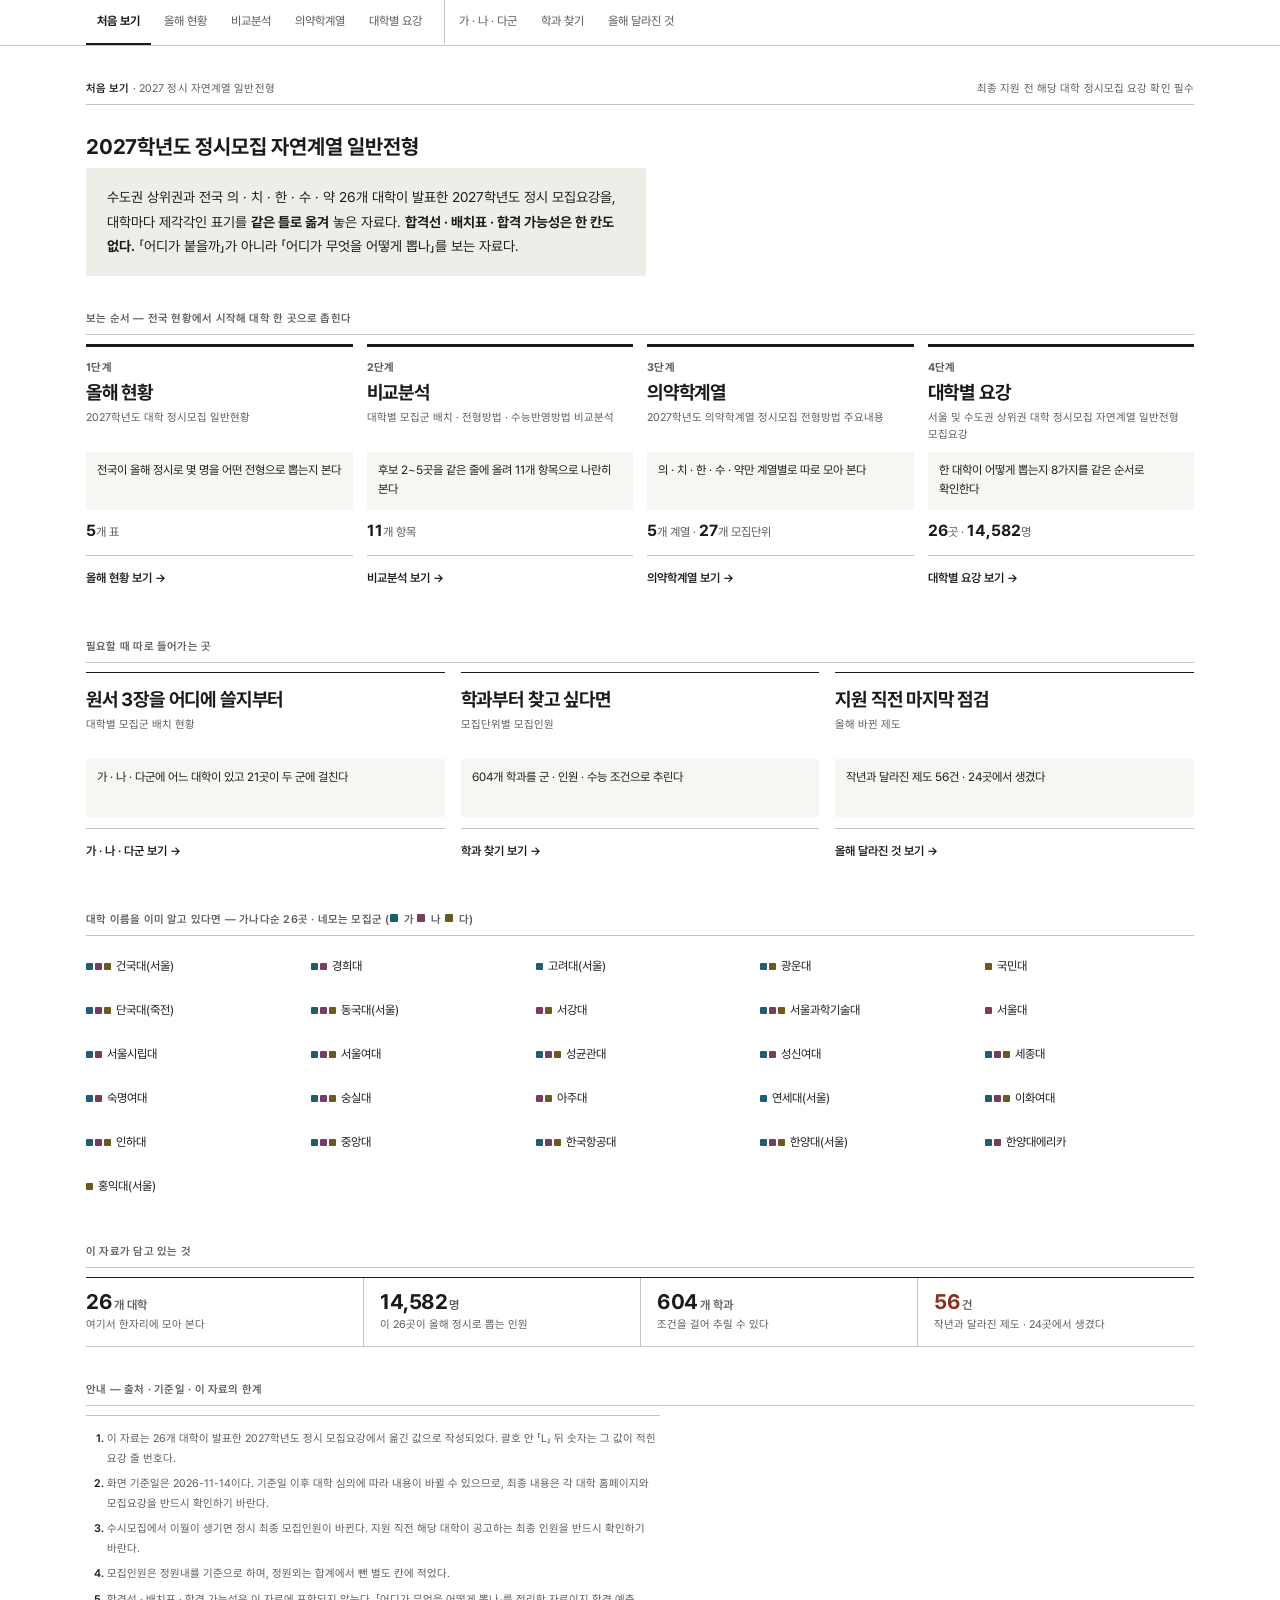
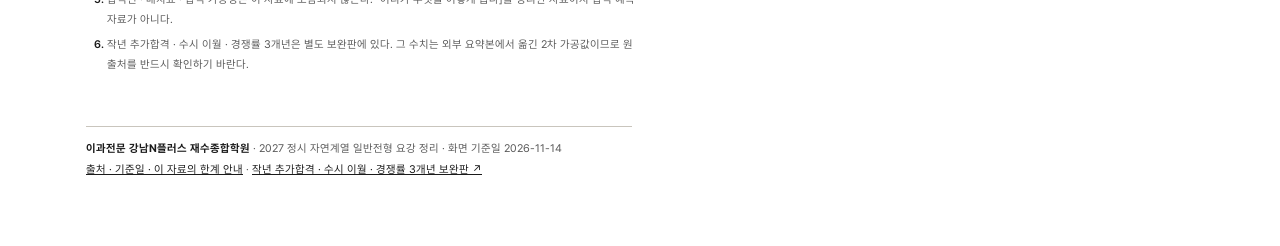
==== commit ddf0f279: "nav: 여덟 칸을 모든 화면에 세우고 누름 자리를 44px 로 올린다 독자 과업 4개 중 3개가 닿지 못하고 있었다. /gun · /units · /changes 가 내비에도 입" ====
--- a/index.html
+++ b/index.html
@@ -7,10 +7,11 @@
 <link rel="icon" href="data:image/svg+xml,<svg%20xmlns='http://www.w3.org/2000/svg'%20viewBox='0%200%2016%2016'><rect%20width='16'%20height='16'%20fill='%23F7F6F3'/><rect%20x='1'%20y='3'%20width='4'%20height='10'%20fill='%231F5D73'/><rect%20x='6'%20y='3'%20width='4'%20height='10'%20fill='%237A3B5E'/><rect%20x='11'%20y='3'%20width='4'%20height='10'%20fill='%236A5A1E'/></svg>">
 <link rel="stylesheet" href="site.css">
 </head><body>
-<nav class="gnav"><div class="gnav-in"><span class="on">처음 보기</span><a href="national/index.html">올해 현황</a><a href="compare/index.html">비교분석</a><a href="medical/index.html">의약학계열</a><a href="univ/index.html">대학별 요강</a></div></nav>
-<script>/* 좁은 화면에서 내비는 가로로 스크롤된다(flex-wrap:nowrap) — 그러면 지금 보고
-있는 칸이 오른쪽 화면 밖에 남는다(390px 실측: /units 의 현재 칸이 x=373, 17px만 보임).
-칸을 가운데로 끌어온다. 쪽 세로 위치는 건드리지 않으므로 scrollIntoView 는 쓰지 않는다. */
+<nav class="gnav"><div class="gnav-in"><span class="on">처음 보기</span><a class="" href="national/index.html">올해 현황</a><a class="" href="compare/index.html">비교분석</a><a class="" href="medical/index.html">의약학계열</a><a class="" href="univ/index.html">대학별 요강</a><a class="sep" href="gun/index.html">가 · 나 · 다군</a><a class="" href="units/index.html">학과 찾기</a><a class="" href="changes/index.html">올해 달라진 것</a></div></nav>
+<script>/* 내비가 어떤 이유로든 가로로 넘칠 때만(scrollWidth>clientWidth) 현재 칸을
+가운데로 끌어온다. 지금은 좁은 화면에서 두 줄로 접으므로 평소엔 아무 일도 하지 않는다 —
+칸이 더 늘어 한 줄에 안 들어가는 날의 안전장치로 남겨 둔다. 쪽 세로 위치는 건드리지
+않으므로 scrollIntoView 는 쓰지 않는다. */
 (function(){var g=document.querySelector('.gnav-in'),o=g&&g.querySelector('.on');
 if(g&&o&&g.scrollWidth>g.clientWidth)
 g.scrollLeft=o.offsetLeft-(g.clientWidth-o.offsetWidth)/2})();</script>
@@ -24,7 +25,7 @@
 <div class="secthead">보는 순서 — 전국 현황에서 시작해 대학 한 곳으로 좁힌다</div>
 <div class="board steps"><div class="col st1"><div class="no">1단계</div><div class="gn">올해 현황</div><div class="fm">2027학년도 대학 정시모집 일반현황</div><div class="wt">전국이 올해 정시로 몇 명을 어떤 전형으로 뽑는지 본다</div><div class="stat"><b>5</b>개 표</div><a class="go" href="national/index.html">올해 현황 보기 →</a></div><div class="col st2"><div class="no">2단계</div><div class="gn">비교분석</div><div class="fm">대학별 모집군 배치 · 전형방법 · 수능반영방법 비교분석</div><div class="wt">후보 2~5곳을 같은 줄에 올려 11개 항목으로 나란히 본다</div><div class="stat"><b>11</b>개 항목</div><a class="go" href="compare/index.html">비교분석 보기 →</a></div><div class="col st3"><div class="no">3단계</div><div class="gn">의약학계열</div><div class="fm">2027학년도 의약학계열 정시모집 전형방법 주요내용</div><div class="wt">의 · 치 · 한 · 수 · 약만 계열별로 따로 모아 본다</div><div class="stat"><b>5</b>개 계열 · <b>27</b>개 모집단위</div><a class="go" href="medical/index.html">의약학계열 보기 →</a></div><div class="col st4"><div class="no">4단계</div><div class="gn">대학별 요강</div><div class="fm">서울 및 수도권 상위권 대학 정시모집 자연계열 일반전형 모집요강</div><div class="wt">한 대학이 어떻게 뽑는지 8가지를 같은 순서로 확인한다</div><div class="stat"><b>26</b>곳 · <b>14,582</b>명</div><a class="go" href="univ/index.html">대학별 요강 보기 →</a></div></div>
 <div class="secthead">필요할 때 따로 들어가는 곳</div>
-<div class="more aux3"><a href="gun/index.html"><b>원서 3장을 어디에 쓸지부터</b> <span>— 가 · 나 · 다군에 어느 대학이 있고 21곳이 두 군에 걸친다 <i>(대학별 모집군 배치 현황)</i></span></a><a href="units/index.html"><b>학과부터 찾고 싶다면</b> <span>— 604개 학과를 군 · 인원 · 수능 조건으로 추린다 <i>(모집단위별 모집인원)</i></span></a><a href="changes/index.html"><b>지원 직전 마지막 점검</b> <span>— 작년과 달라진 제도 56건 · 24곳에서 생겼다 <i>(올해 바뀐 제도)</i></span></a></div>
+<div class="board aux3"><div class="col"><div class="gn">원서 3장을 어디에 쓸지부터</div><div class="fm">대학별 모집군 배치 현황</div><div class="wt">가 · 나 · 다군에 어느 대학이 있고 21곳이 두 군에 걸친다</div><a class="go" href="gun/index.html">가 · 나 · 다군 보기 →</a></div><div class="col"><div class="gn">학과부터 찾고 싶다면</div><div class="fm">모집단위별 모집인원</div><div class="wt">604개 학과를 군 · 인원 · 수능 조건으로 추린다</div><a class="go" href="units/index.html">학과 찾기 보기 →</a></div><div class="col"><div class="gn">지원 직전 마지막 점검</div><div class="fm">올해 바뀐 제도</div><div class="wt">작년과 달라진 제도 56건 · 24곳에서 생겼다</div><a class="go" href="changes/index.html">올해 달라진 것 보기 →</a></div></div>
 <div class="secthead">대학 이름을 이미 알고 있다면 — 가나다순 26곳 ·
 네모는 모집군 (<span class="chip c0"></span>가 <span class="chip c1"></span>나
 <span class="chip c2"></span>다)</div>
--- a/site.css
+++ b/site.css
@@ -113,16 +113,18 @@
 .pickgrid{display:grid;grid-template-columns:repeat(auto-fill,minmax(166px,1fr));
 gap:3px 14px}
 .pickgrid label{font-size:12px;cursor:pointer;user-select:none;
-display:flex;align-items:center;gap:5px}
+display:flex;align-items:center;gap:7px;min-height:44px;padding:4px 0}
 .pickgrid label.off{color:var(--sub);cursor:default}
-.pickgrid input{margin:0;accent-color:var(--ink)}
+.pickgrid input{margin:0;width:17px;height:17px;flex:0 0 17px;
+accent-color:var(--ink)}
 /* 칩은 이름 바로 옆에 붙인다. 칸 오른쪽 끝으로 밀면(margin-left:auto) 다음 대학
    체크박스와 맞닿아 그쪽 군으로 읽힌다 — 실측으로 서울대 나군 칩이 연세대에 붙어 보였다 */
 .pg{display:flex;gap:2px}
 .pg .chip{margin:0;width:7px;height:7px}
 .plain{margin-left:auto;font:inherit;font-size:11px;color:var(--sub);
-background:none;border:0;border-bottom:1px solid var(--rule);
-padding:0 0 1px;cursor:pointer}
+background:none;border:0;min-height:44px;padding:0 2px;cursor:pointer}
+.plain span{border-bottom:1px solid var(--rule);padding-bottom:1px}
+.plain:hover span{border-bottom-color:var(--ink)}
 .plain:hover{color:var(--ink);border-bottom-color:var(--ink)}
 
 @media print{.wrap{padding:0;max-width:none}@page{size:A4 landscape;margin:12mm}
@@ -142,8 +144,10 @@
 .bar input[type=search]{font:inherit;font-size:14px;width:230px;padding:5px 8px;
 border:0;border-bottom:1px solid var(--ink);background:transparent;color:inherit}
 .bar input[type=search]:focus{outline:0;border-bottom-width:2px}
-.bar label{font-size:12px;color:var(--sub);cursor:pointer;user-select:none}
-.bar label input{margin-right:4px;vertical-align:-1px;accent-color:var(--ink)}
+.bar label{font-size:12px;color:var(--sub);cursor:pointer;user-select:none;
+display:inline-flex;align-items:center;gap:6px;min-height:44px}
+.bar label input{margin:0;width:17px;height:17px;flex:0 0 17px;
+accent-color:var(--ink)}
 .bar .count{margin-left:auto;font-size:12px;color:var(--sub)}
 .bar .count b{color:var(--ink);font-weight:650}
 .ref th.s{cursor:pointer;user-select:none}
@@ -193,11 +197,14 @@
 .uu th:nth-child(5),.uu td:nth-child(5){width:66px}
 
 /* 대학별 요강 */
-.idx{display:flex;flex-wrap:wrap;gap:3px 14px;margin:0 0 34px;
+.idx{display:flex;flex-wrap:wrap;gap:0 14px;margin:0 0 34px;
 padding-bottom:13px;border-bottom:1px solid var(--rule)}
+/* 🔴 대학 색인도 목록이다 — 20.6px 로 서 있었다(실측 2026-11-16). 26칸을 44px 로
+   올리면 색인 높이가 두 배가 되지만, 한 번만 지나가는 맨 윗줄이고 여기를 못 누르면
+   대학 한 곳으로 좁히는 길이 막힌다. 밑줄은 글자 선에 붙인다(.grid26 과 같은 이유). */
 .idx a{font-size:12px;color:var(--ink);text-decoration:none;
-border-bottom:1px solid transparent;padding-bottom:1px}
-.idx a:hover{border-bottom-color:var(--ink)}
+min-height:44px;display:inline-flex;align-items:center}
+.idx a:hover{text-decoration:underline;text-underline-offset:3px}
 .idx .lab{font-size:11px;color:var(--sub);width:100%;margin-bottom:3px}
 .idx .grp{width:100%;margin-top:9px;font-size:11px;font-weight:600;
 color:var(--sub);letter-spacing:.02em}
@@ -213,7 +220,7 @@
 .f8 td{border-bottom:1px solid #EDEBE6;font-size:12px;vertical-align:baseline}
 .f8 tbody tr:last-child td{border-bottom:1.5px solid var(--ink)}
 details{margin-top:15px}
-summary{font-size:11px;color:var(--sub);cursor:pointer;padding:5px 0;
+summary{font-size:11px;color:var(--sub);cursor:pointer;padding:13px 0;
 border-bottom:1px solid var(--rule);list-style:none}
 summary::-webkit-details-marker{display:none}
 summary:before{content:'▸ ';font-size:10px;vertical-align:1px}
@@ -232,10 +239,17 @@
 .gnav{border-bottom:1px solid var(--rule);background:var(--paper)}
 .gnav-in{max-width:1180px;margin:0 auto;padding:0 36px;
 display:flex;flex-wrap:wrap;gap:0 2px;align-items:stretch}
-.gnav a,.gnav .on{font-size:12px;padding:10px 11px;text-decoration:none;
+/* 🔴 누름 자리 높이 하한은 44px 이다 (WCAG 2.5.5 · iOS HIG 44pt). padding 만
+   믿으면 조용히 40.6px 로 떨어진다 — 실측 2026-11-16. 문장 · 표 칸 안의
+   인라인 링크는 규격이 제외하므로(inline exception) 여기 대상이 아니다. */
+.gnav a,.gnav .on{font-size:12px;padding:12px 11px;min-height:44px;
+box-sizing:border-box;display:flex;align-items:center;text-decoration:none;
 color:var(--sub);border-bottom:2px solid transparent;white-space:nowrap}
 .gnav a:hover{color:var(--ink);border-bottom-color:var(--rule)}
 .gnav .on{color:var(--ink);font-weight:650;border-bottom-color:var(--ink)}
+/* 원본 4장(1~5번째 칸)과 보조 3개의 경계. 색을 하나 더 쓰지 않고 선으로만
+   가른다 — 보조도 같은 자리에 늘 서 있어야 닿을 수 있다. */
+.gnav .sep{border-left:1px solid var(--rule);margin-left:9px;padding-left:14px}
 
 /* 색인 — 대문에서 설명을 읽는 게 아니라 **일이 시작된다**.
    독자 과제가 「원서 3장 배분」이므로 첫 화면을 가 · 나 · 다 세 칸으로 둔다.
@@ -263,6 +277,11 @@
    패딩 18px = 58px 를 그대로 적는다 */
 .board.steps .wt{min-height:58px}
 .board.steps .stat{margin:9px 0 0}
+/* 보조 3칸 (입구) — 단계가 아니므로 번호도 숫자도 없다. 숫자를 다시 적으면 바로
+   아래 핵심 숫자와 같은 값이 두 번 강조돼 서로를 깎는다. 위계는 색이 아니라
+   윗선 두께로만 준다 (단계 3px · 보조 1px). */
+.board.aux3 .col{border-top-width:1px}
+.board.aux3 .wt{min-height:58px}
 .board .col{border-top:3px solid var(--ink);padding-top:12px}
 .board .col.b0{border-top-color:var(--g0)}
 .board .col.b1{border-top-color:var(--g1)}
@@ -281,25 +300,29 @@
 .board .list a{color:var(--ink);text-decoration:none;
 border-bottom:1px solid transparent}
 .board .list a:hover{border-bottom-color:var(--ink)}
-.board .go{display:block;margin-top:11px;font-size:12px;font-weight:600;
+.board .go{display:flex;align-items:center;min-height:44px;box-sizing:border-box;
+margin-top:11px;font-size:12px;font-weight:600;
 color:var(--ink);text-decoration:none;border-top:1px solid var(--rule);
-padding-top:10px}
+padding:13px 0 12px}
 .board .go:hover{background:var(--wash)}
 .morehead{font-size:11px;font-weight:600;color:var(--sub);letter-spacing:.02em;
 margin:0 0 7px}
 /* 「다음에 하는 일」 — 한 줄 텍스트로 두면 링크로 읽히지 않는다(2026-11-14 진단). */
 .more{display:grid;grid-template-columns:repeat(2,1fr);gap:0 24px;margin:0 0 38px}
-.more.aux3{grid-template-columns:repeat(3,1fr)}
 .more a{display:block;font-size:14px;color:var(--ink);text-decoration:none;
 border-bottom:1px solid var(--rule);padding:9px 0}
 .more a:hover{background:var(--wash)}
 .more a b{font-weight:600}
 .more a span{color:var(--sub);font-size:12px}
 .more a i{font-style:italic}
-.grid26{display:grid;grid-template-columns:repeat(5,1fr);gap:3px 16px;margin:0 0 8px}
-.grid26 a{font-size:12px;color:var(--ink);text-decoration:none;padding:2px 0;
-border-bottom:1px solid transparent;display:flex;align-items:center}
-.grid26 a:hover{border-bottom-color:var(--ink)}
+.grid26{display:grid;grid-template-columns:repeat(5,1fr);gap:0 16px;margin:0 0 8px}
+/* 🔴 누름 자리 하한 44px — 이름 26곳은 문장 속 링크가 아니라 **목록**이므로
+   규격의 인라인 예외 대상이 아니다. 23.6px 로 서 있었다(실측 2026-11-16).
+   밑줄은 border 로 그리면 44px 상자 바닥에 떨어져 글자와 떨어진다 —
+   text-decoration 으로 바꿔 글자 선에 붙인다. */
+.grid26 a{font-size:12px;color:var(--ink);text-decoration:none;
+min-height:44px;display:flex;align-items:center}
+.grid26 a:hover{text-decoration:underline;text-underline-offset:3px}
 .grid26 .pg{flex:0 0 auto;margin-right:5px}
 .todo{border-top:1.5px solid var(--ink);padding-top:13px;max-width:62ch}
 
@@ -338,7 +361,11 @@
 .scroll{overflow:visible}
 @media screen and (max-width:860px){
  .wrap{padding:20px 16px 52px}
- .gnav-in{padding:0 16px;flex-wrap:nowrap;overflow-x:auto}
+ /* 🔴 여덟 칸은 가로로 스크롤시키면 안 된다. 390px 에서 내비 너비가 628px 가 되어
+    238px(보통 보조 3칸 쪽)이 화면 밖에 남는데, 스크롤된다는 표시가 아무것도 없어
+    독자에겐 그냥 없는 칸이 된다(실측 2026-11-16). 두 줄로 접어 여덟 칸을 다 세운다. */
+ .gnav-in{padding:0 16px;flex-wrap:wrap;overflow-x:visible}
+ .gnav .sep{border-left:0;margin-left:0;padding-left:11px}
  .runhead{flex-wrap:wrap;gap:3px 14px}
  /* 1180px 전제로 깐 격자 넷을 전부 1~2열로 내린다 */
  .cols{grid-template-columns:1fr;gap:30px;margin-bottom:34px}
@@ -350,6 +377,9 @@
     넘침으로는 안 잡힌다. 1fr 트랙은 글자를 쪼개며 끝까지 줄어든다. */
  .board.steps{grid-template-columns:1fr;gap:22px}
  .board.steps .wt{min-height:0}
+ /* 보조 3칸은 열 수를 따로 선언하지 않아 위 `.board{1fr}` 로 내려간다. 다만
+    하한(0,2,1)은 같은 특정도로 풀어야 1칸에서 빈 줄이 남지 않는다. */
+ .board.aux3 .wt{min-height:0}
  .board .list{min-height:0}
  .grid26{grid-template-columns:repeat(2,1fr)}
  /* 순서·숫자 칸은 쌓는다. 쌓인 칸에 왼쪽 구분선이 남으면 들여쓴 것처럼 읽힌다 */
@@ -358,7 +388,6 @@
  border-top:1px solid #EDEBE6}
  .u-meta{margin-left:0}
  .bar .count{margin-left:0;flex:0 0 100%}
- .pickgrid label{padding:3px 0}
  .plain{margin-left:0}
 
  /* 표는 가로로 민다. 고정 폭 표가 폭 안에 들어오려고 글자를 세로로 쪼개는 것보다
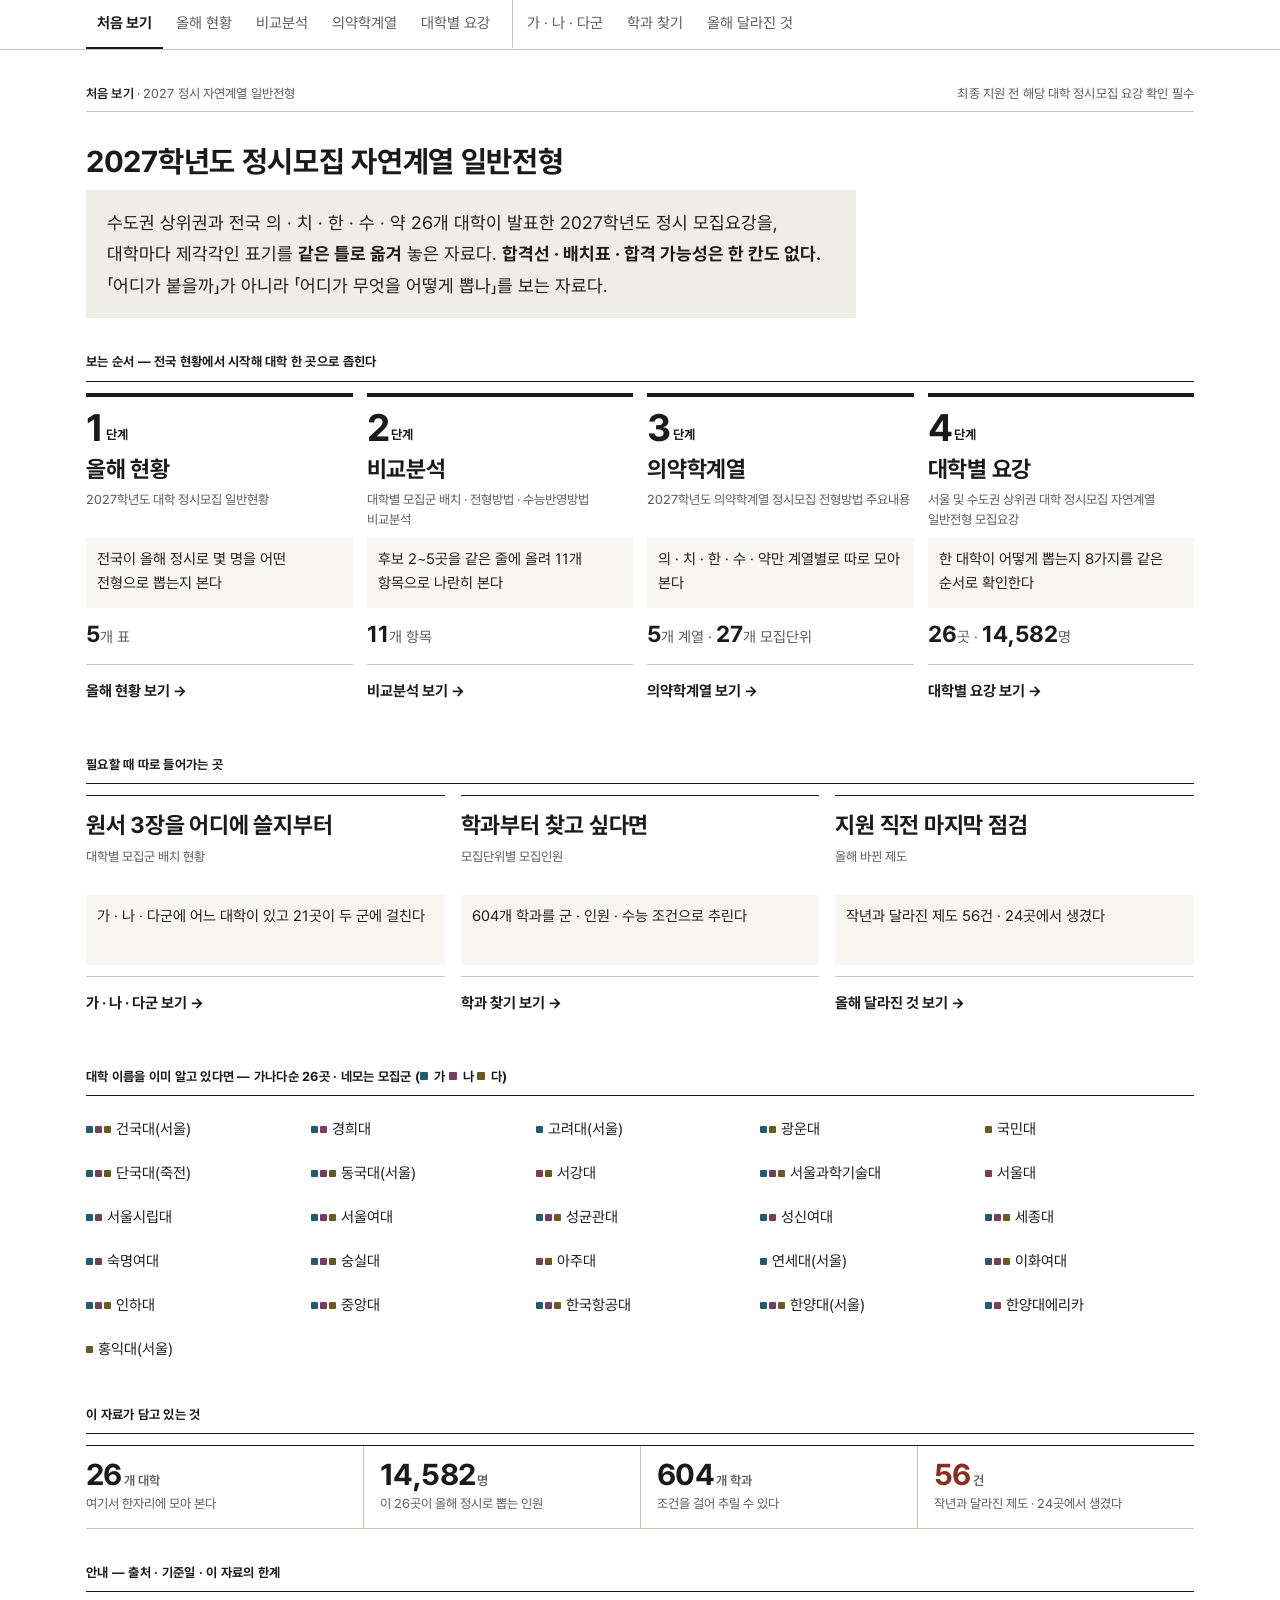
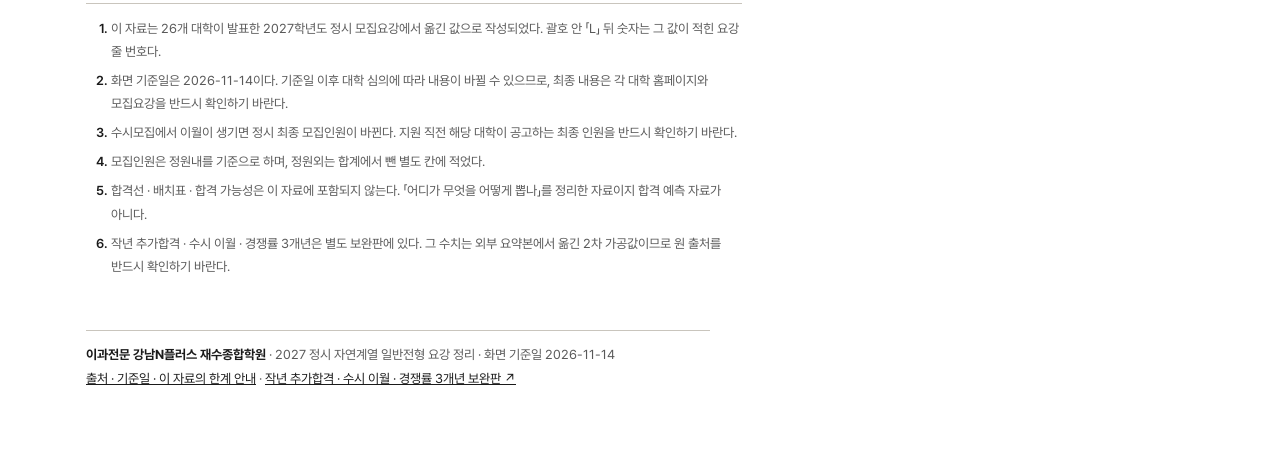
==== commit 409f92f6: "type: 글자 계단을 11·13·15·18·23·30·38px 로 갈아끼우고 입구 순서를 먼저 읽히게 한다 옛 계단(10·11·12·14·16·19·21)은 81곳 중 62곳이 " ====
--- a/index.html
+++ b/index.html
@@ -23,7 +23,7 @@
 자료다. <b>합격선 · 배치표 · 합격 가능성은 한 칸도 없다.</b> 「어디가 붙을까」가 아니라
 「어디가 무엇을 어떻게 뽑나」를 보는 자료다.</div>
 <div class="secthead">보는 순서 — 전국 현황에서 시작해 대학 한 곳으로 좁힌다</div>
-<div class="board steps"><div class="col st1"><div class="no">1단계</div><div class="gn">올해 현황</div><div class="fm">2027학년도 대학 정시모집 일반현황</div><div class="wt">전국이 올해 정시로 몇 명을 어떤 전형으로 뽑는지 본다</div><div class="stat"><b>5</b>개 표</div><a class="go" href="national/index.html">올해 현황 보기 →</a></div><div class="col st2"><div class="no">2단계</div><div class="gn">비교분석</div><div class="fm">대학별 모집군 배치 · 전형방법 · 수능반영방법 비교분석</div><div class="wt">후보 2~5곳을 같은 줄에 올려 11개 항목으로 나란히 본다</div><div class="stat"><b>11</b>개 항목</div><a class="go" href="compare/index.html">비교분석 보기 →</a></div><div class="col st3"><div class="no">3단계</div><div class="gn">의약학계열</div><div class="fm">2027학년도 의약학계열 정시모집 전형방법 주요내용</div><div class="wt">의 · 치 · 한 · 수 · 약만 계열별로 따로 모아 본다</div><div class="stat"><b>5</b>개 계열 · <b>27</b>개 모집단위</div><a class="go" href="medical/index.html">의약학계열 보기 →</a></div><div class="col st4"><div class="no">4단계</div><div class="gn">대학별 요강</div><div class="fm">서울 및 수도권 상위권 대학 정시모집 자연계열 일반전형 모집요강</div><div class="wt">한 대학이 어떻게 뽑는지 8가지를 같은 순서로 확인한다</div><div class="stat"><b>26</b>곳 · <b>14,582</b>명</div><a class="go" href="univ/index.html">대학별 요강 보기 →</a></div></div>
+<div class="board steps"><div class="col st1"><div class="no"><b>1</b>단계</div><div class="gn">올해 현황</div><div class="fm">2027학년도 대학 정시모집 일반현황</div><div class="wt">전국이 올해 정시로 몇 명을 어떤 전형으로 뽑는지 본다</div><div class="stat"><b>5</b>개 표</div><a class="go" href="national/index.html">올해 현황 보기 →</a></div><div class="col st2"><div class="no"><b>2</b>단계</div><div class="gn">비교분석</div><div class="fm">대학별 모집군 배치 · 전형방법 · 수능반영방법 비교분석</div><div class="wt">후보 2~5곳을 같은 줄에 올려 11개 항목으로 나란히 본다</div><div class="stat"><b>11</b>개 항목</div><a class="go" href="compare/index.html">비교분석 보기 →</a></div><div class="col st3"><div class="no"><b>3</b>단계</div><div class="gn">의약학계열</div><div class="fm">2027학년도 의약학계열 정시모집 전형방법 주요내용</div><div class="wt">의 · 치 · 한 · 수 · 약만 계열별로 따로 모아 본다</div><div class="stat"><b>5</b>개 계열 · <b>27</b>개 모집단위</div><a class="go" href="medical/index.html">의약학계열 보기 →</a></div><div class="col st4"><div class="no"><b>4</b>단계</div><div class="gn">대학별 요강</div><div class="fm">서울 및 수도권 상위권 대학 정시모집 자연계열 일반전형 모집요강</div><div class="wt">한 대학이 어떻게 뽑는지 8가지를 같은 순서로 확인한다</div><div class="stat"><b>26</b>곳 · <b>14,582</b>명</div><a class="go" href="univ/index.html">대학별 요강 보기 →</a></div></div>
 <div class="secthead">필요할 때 따로 들어가는 곳</div>
 <div class="board aux3"><div class="col"><div class="gn">원서 3장을 어디에 쓸지부터</div><div class="fm">대학별 모집군 배치 현황</div><div class="wt">가 · 나 · 다군에 어느 대학이 있고 21곳이 두 군에 걸친다</div><a class="go" href="gun/index.html">가 · 나 · 다군 보기 →</a></div><div class="col"><div class="gn">학과부터 찾고 싶다면</div><div class="fm">모집단위별 모집인원</div><div class="wt">604개 학과를 군 · 인원 · 수능 조건으로 추린다</div><a class="go" href="units/index.html">학과 찾기 보기 →</a></div><div class="col"><div class="gn">지원 직전 마지막 점검</div><div class="fm">올해 바뀐 제도</div><div class="wt">작년과 달라진 제도 56건 · 24곳에서 생겼다</div><a class="go" href="changes/index.html">올해 달라진 것 보기 →</a></div></div>
 <div class="secthead">대학 이름을 이미 알고 있다면 — 가나다순 26곳 ·
--- a/site.css
+++ b/site.css
@@ -11,48 +11,51 @@
 --accent:#8A2F1F}
 *{box-sizing:border-box}
 html,body{margin:0;background:var(--paper);color:var(--ink)}
-/* 글자 크기는 일곱 계단에서만 고른다 — 10 · 11 · 12 · 14 · 16 · 19 · 21 (px).
-   10 = 글리프 표시(▸ ↕ 각주 번호) · 11 = 캡션·라벨·표 머리 · 12 = 표 본문·보조 산문
-   14 = 본문 산문·주요 표 숫자 · 16 = 소제목·강조 숫자 · 19 = 대학 이름·보드 숫자
-   21 = 쪽 제목.
+/* 글자 크기는 일곱 계단에서만 고른다 — 11 · 13 · 15 · 18 · 23 · 30 · 38 (px).
+   11 = 글리프 표시(▸ ↕ 각주 번호) · 13 = 라벨·표 머리·주석·단위
+   15 = 본문 산문·표 칸·목록 링크 · 18 = 절 제목·칼아웃
+   23 = 대학 이름·카드 제목·보드 숫자 · 30 = 쪽 제목·핵심 숫자 · 38 = 입구 단계 번호.
    🔴 새 크기를 만들지 않는다. 17종이던 때 10.5·11·11.5 가 같은 자리에서 섞여
    눈에 위계로 안 보였고(1280 실측: 11.5px 1,734칸 · 11px 2,078칸 · 10.5px 2,266칸),
-   12 와 12.5 는 0.5px 차이로 구분 자체가 불가능했다. 계단 사이는 최소 9% 벌어진다. */
+   12 와 12.5 는 0.5px 차이로 구분 자체가 불가능했다.
+   🔴 옛 계단(10·11·12·14·16·19·21)은 81곳 중 62곳이 11·12 두 칸에 몰려 있어
+   종수만 적었지 위계가 아니었다 — 「작고 뭐부터 볼지 모르겠다」의 근원이 여기였다.
+   계단 사이를 최소 15% 벌리고, 한 계단에 역할 하나만 묶는다. */
 body{font-family:Pretendard,'Apple SD Gothic Neo','Malgun Gothic',sans-serif;
-font-size:14px;line-height:1.55;word-break:keep-all;
+font-size:15px;line-height:1.55;word-break:keep-all;
 font-variant-numeric:lining-nums tabular-nums;
 -webkit-font-smoothing:antialiased}
 .wrap{max-width:1180px;margin:0 auto;padding:34px 36px 64px}
 .runhead{display:flex;justify-content:space-between;gap:20px;align-items:baseline;
-font-size:11px;letter-spacing:.01em;color:var(--sub);
+font-size:13px;letter-spacing:.01em;color:var(--sub);
 border-bottom:1px solid var(--rule);padding-bottom:7px;margin-bottom:26px}
 .runhead b{font-weight:600;color:var(--ink)}
 /* 쪽 꼬리 — 러닝헤드와 같은 캡션 무게. 본문과 섞이지 않게 선 하나로만 뗀다 */
 .foot{margin:52px 0 0;padding:13px 0 0;border-top:1px solid var(--rule);
-font-size:11px;line-height:1.72;color:var(--sub);max-width:78ch}
+font-size:13px;line-height:1.72;color:var(--sub);max-width:78ch}
 .foot p{margin:0 0 2px}
 .foot b{font-weight:650;color:var(--ink)}
 .foot a{color:var(--ink)}
-h1{font-size:21px;font-weight:650;letter-spacing:-.01em;margin:0 0 5px}
-.lede{color:var(--sub);font-size:12px;margin:0 0 32px;max-width:66ch}
-h2{font-size:14px;font-weight:600;letter-spacing:.01em;margin:0 0 2px}
+h1{font-size:30px;font-weight:650;letter-spacing:-.01em;margin:0 0 5px}
+.lede{color:var(--sub);font-size:15px;margin:0 0 32px;max-width:66ch}
+h2{font-size:18px;font-weight:600;letter-spacing:.01em;margin:0 0 2px}
 table{border-collapse:collapse;width:100%;border:0;border-top:1.5px solid var(--ink)}
 caption{text-align:left;caption-side:top}
 th,td{border:0;padding:6px 10px;text-align:left;vertical-align:baseline}
 /* 각주 번호 — 브라우저 기본값 font-size:smaller 가 10.4167px 라서 계단 밖으로 삐져나갔다 */
-sup{font-size:10px;line-height:0;vertical-align:super}
+sup{font-size:11px;line-height:0;vertical-align:super}
 thead th{border-bottom:1px solid var(--ink);font-weight:600;
-font-size:11px;color:var(--sub);padding-bottom:5px}
+font-size:13px;color:var(--sub);padding-bottom:5px}
 tbody tr:last-child td{border-bottom:1.5px solid var(--ink)}
 .num{text-align:right}
 .sub{color:var(--sub)}
-.mini{font-size:11px;color:var(--sub)}
-.note{font-size:11px;color:var(--sub);margin-top:9px;max-width:64ch}
-.fn{list-style:none;margin:10px 0 0;padding:0;font-size:11px;color:var(--sub);max-width:96ch}
+.mini{font-size:13px;color:var(--sub)}
+.note{font-size:13px;color:var(--sub);margin-top:9px;max-width:64ch}
+.fn{list-style:none;margin:10px 0 0;padding:0;font-size:13px;color:var(--sub);max-width:96ch}
 .fn li{margin:2px 0;text-indent:-1.4em;padding-left:1.4em}
 /* 안내 — 번호가 글자 왼쪽 밖에 서야 여섯 항목이 목록으로 읽힌다. 테두리로 가두지
    않는다. 가두면 「광고 칸」처럼 보여 읽지 않고 지나간다. */
-.notice{margin:0;padding:0 0 0 1.9em;list-style:decimal;font-size:11px;
+.notice{margin:0;padding:0 0 0 1.9em;list-style:decimal;font-size:13px;
 line-height:1.78;color:var(--sub);max-width:82ch;border-top:1px solid var(--rule);
 padding-top:13px}
 .notice li{margin:0 0 6px}
@@ -67,17 +70,17 @@
 .cols{display:grid;grid-template-columns:repeat(3,1fr);gap:34px;margin-bottom:46px}
 .gunhead{display:flex;align-items:baseline;justify-content:space-between;
 margin-bottom:9px;padding-bottom:0}
-.gunname{font-size:16px;font-weight:650;letter-spacing:-.01em}
-.gunstat{font-size:11px;color:var(--sub)}
+.gunname{font-size:18px;font-weight:650;letter-spacing:-.01em}
+.gunstat{font-size:13px;color:var(--sub)}
 .sect{margin-bottom:44px}
 .digest{margin:3px 0 0;padding:0;list-style:none}
-.digest li{font-size:11px;color:var(--sub);line-height:1.5}
-.cmp th.lab,.cmp td.lab{width:118px;color:var(--sub);font-size:11px;
+.digest li{font-size:13px;color:var(--sub);line-height:1.5}
+.cmp th.lab,.cmp td.lab{width:118px;color:var(--sub);font-size:13px;
 font-weight:400;padding-left:0}
-.cmp td{border-bottom:1px solid #EDEBE6;font-size:12px}
+.cmp td{border-bottom:1px solid #EDEBE6;font-size:15px}
 .cmp tbody tr:last-child td{border-bottom:1.5px solid var(--ink)}
-.cmp th.u{font-size:14px;font-weight:650;color:var(--ink);padding-bottom:7px}
-.big{font-size:16px;font-weight:650}
+.cmp th.u{font-size:18px;font-weight:650;color:var(--ink);padding-bottom:7px}
+.big{font-size:18px;font-weight:650}
 .warn{color:var(--accent)}
 
 /* 읽는 순서 — 「뭐부터 봐야 하나」를 화면이 스스로 말한다.
@@ -86,8 +89,8 @@
 border-bottom:1px solid var(--rule);margin:0 0 26px}
 .lead .st{flex:1 1 200px;min-width:0;padding:11px 17px 13px 0}
 .lead .st+.st{padding-left:17px;border-left:1px solid var(--rule)}
-.lead .no{font-size:11px;font-weight:700;color:var(--accent);letter-spacing:.07em}
-.lead .tx{font-size:12px;line-height:1.5;margin-top:3px}
+.lead .no{font-size:13px;font-weight:700;color:var(--accent);letter-spacing:.07em}
+.lead .tx{font-size:15px;line-height:1.5;margin-top:3px}
 .lead .tx b{font-weight:600}
 
 /* 핵심 숫자 — 작은 회색 글씨에 묻어 두지 않는다. 한 화면의 앵커 값만 올린다. */
@@ -95,10 +98,10 @@
 border-bottom:1px solid var(--rule);margin:0 0 30px}
 .kpi>div{flex:1 1 120px;min-width:0;padding:12px 16px 13px 0}
 .kpi>div+div{padding-left:16px;border-left:1px solid var(--rule)}
-.kpi .n{font-size:21px;font-weight:700;letter-spacing:-.02em;line-height:1.1}
-.kpi .n em{font-style:normal;font-size:12px;font-weight:600;color:var(--sub);
+.kpi .n{font-size:30px;font-weight:700;letter-spacing:-.02em;line-height:1.1}
+.kpi .n em{font-style:normal;font-size:13px;font-weight:600;color:var(--sub);
 margin-left:2px;letter-spacing:0}
-.kpi .k{font-size:11px;color:var(--sub);margin-top:3px}
+.kpi .k{font-size:13px;color:var(--sub);margin-top:3px}
 .kpi .hot .n{color:var(--accent)}
 .kpi .c0 .n{color:var(--g0)}
 .kpi .c1 .n{color:var(--g1)}
@@ -109,10 +112,10 @@
 .pick{border-top:1px solid var(--rule);border-bottom:1px solid var(--rule);
 padding:10px 0 11px;margin:0 0 22px}
 .pickhead{display:flex;align-items:baseline;gap:10px;margin-bottom:8px}
-.pickhead b{font-size:12px;font-weight:650}
+.pickhead b{font-size:15px;font-weight:650}
 .pickgrid{display:grid;grid-template-columns:repeat(auto-fill,minmax(166px,1fr));
 gap:3px 14px}
-.pickgrid label{font-size:12px;cursor:pointer;user-select:none;
+.pickgrid label{font-size:15px;cursor:pointer;user-select:none;
 display:flex;align-items:center;gap:7px;min-height:44px;padding:4px 0}
 .pickgrid label.off{color:var(--sub);cursor:default}
 .pickgrid input{margin:0;width:17px;height:17px;flex:0 0 17px;
@@ -121,7 +124,7 @@
    체크박스와 맞닿아 그쪽 군으로 읽힌다 — 실측으로 서울대 나군 칩이 연세대에 붙어 보였다 */
 .pg{display:flex;gap:2px}
 .pg .chip{margin:0;width:7px;height:7px}
-.plain{margin-left:auto;font:inherit;font-size:11px;color:var(--sub);
+.plain{margin-left:auto;font:inherit;font-size:13px;color:var(--sub);
 background:none;border:0;min-height:44px;padding:0 2px;cursor:pointer}
 .plain span{border-bottom:1px solid var(--rule);padding-bottom:1px}
 .plain:hover span{border-bottom-color:var(--ink)}
@@ -132,7 +135,7 @@
 .pick{display:none}}
 
 /* 전수 조회표 — 요약표와 디자인을 공유하지 않는다 (UK Analysis Function) */
-.ref{font-size:12px}
+.ref{font-size:15px}
 .ref thead th{position:sticky;top:0;background:var(--paper);z-index:2;
 box-shadow:0 1px 0 var(--ink)}
 .ref th,.ref td{padding:3px 10px 3px 0}
@@ -141,17 +144,17 @@
 .bar{display:flex;flex-wrap:wrap;gap:8px 18px;align-items:center;
 padding:11px 0 12px;border-bottom:1px solid var(--rule);margin-bottom:4px;
 position:sticky;top:0;background:var(--paper);z-index:3}
-.bar input[type=search]{font:inherit;font-size:14px;width:230px;padding:5px 8px;
+.bar input[type=search]{font:inherit;font-size:15px;width:230px;padding:5px 8px;
 border:0;border-bottom:1px solid var(--ink);background:transparent;color:inherit}
 .bar input[type=search]:focus{outline:0;border-bottom-width:2px}
-.bar label{font-size:12px;color:var(--sub);cursor:pointer;user-select:none;
+.bar label{font-size:15px;color:var(--sub);cursor:pointer;user-select:none;
 display:inline-flex;align-items:center;gap:6px;min-height:44px}
 .bar label input{margin:0;width:17px;height:17px;flex:0 0 17px;
 accent-color:var(--ink)}
-.bar .count{margin-left:auto;font-size:12px;color:var(--sub)}
+.bar .count{margin-left:auto;font-size:15px;color:var(--sub)}
 .bar .count b{color:var(--ink);font-weight:650}
 .ref th.s{cursor:pointer;user-select:none}
-.ref th.s:after{content:'\2195';opacity:.32;margin-left:3px;font-size:10px}
+.ref th.s:after{content:'\2195';opacity:.32;margin-left:3px;font-size:11px}
 .ref th.s[data-dir]:after{opacity:1}
 .ref th.s[data-dir="1"]:after{content:'\2191'}
 .ref th.s[data-dir="-1"]:after{content:'\2193'}
@@ -166,11 +169,11 @@
    글자는 DOM 에 남아 검색이 그 행을 계속 찾는다. */
 .ref td.ux .uax{display:none}
 .ref tbody tr.grp>td{border-top:1px solid var(--rule)}
-.gmark{font-size:11px;font-weight:600;margin-right:7px;white-space:nowrap}
+.gmark{font-size:13px;font-weight:600;margin-right:7px;white-space:nowrap}
 a.ul{color:inherit;text-decoration:none;border-bottom:1px solid var(--rule)}
 a.ul:hover{border-bottom-color:var(--ink)}
 .note a,.lede a{color:var(--ink)}
-.empty{padding:26px 0;color:var(--sub);font-size:12px}
+.empty{padding:26px 0;color:var(--sub);font-size:15px}
 /* 열 폭을 못 박는다 — 표마다 자동 폭이면 같은 항목이 표마다 다른 자리에 선다 */
 table.fix{table-layout:fixed}
 /* 5열. 대학 칸이 넓어진 것은 그 아래 수능 반영 두 줄을 같이 지기 때문이고, 모집단위
@@ -182,7 +185,7 @@
 .u3 th:nth-child(4),.u3 td:nth-child(4){width:120px}
 .u3 th:nth-child(5),.u3 td:nth-child(5){width:120px}
 /* 대학 단위 값 — 이름 아래 작은 두 줄. 행마다가 아니라 대학마다 한 번 뜬다. */
-.uax{display:block;font-size:11px;line-height:1.5;color:var(--sub);
+.uax{display:block;font-size:13px;line-height:1.5;color:var(--sub);
 font-weight:400;margin-top:2px;white-space:nowrap}
 .uax:first-of-type{margin-top:4px}
 /* 열 머리를 필터 막대 **아래**에 세운다. 47px 로 박아 두면 막대가 한 줄 더 꺾이는
@@ -202,32 +205,32 @@
 /* 🔴 대학 색인도 목록이다 — 20.6px 로 서 있었다(실측 2026-11-16). 26칸을 44px 로
    올리면 색인 높이가 두 배가 되지만, 한 번만 지나가는 맨 윗줄이고 여기를 못 누르면
    대학 한 곳으로 좁히는 길이 막힌다. 밑줄은 글자 선에 붙인다(.grid26 과 같은 이유). */
-.idx a{font-size:12px;color:var(--ink);text-decoration:none;
+.idx a{font-size:15px;color:var(--ink);text-decoration:none;
 min-height:44px;display:inline-flex;align-items:center}
 .idx a:hover{text-decoration:underline;text-underline-offset:3px}
-.idx .lab{font-size:11px;color:var(--sub);width:100%;margin-bottom:3px}
-.idx .grp{width:100%;margin-top:9px;font-size:11px;font-weight:600;
+.idx .lab{font-size:13px;color:var(--sub);width:100%;margin-bottom:3px}
+.idx .grp{width:100%;margin-top:9px;font-size:13px;font-weight:600;
 color:var(--sub);letter-spacing:.02em}
 .u-sect{margin:0 0 50px;scroll-margin-top:14px}
 .u-head{display:flex;align-items:baseline;gap:12px;flex-wrap:wrap;
 border-bottom:1.5px solid var(--ink);padding-bottom:6px;margin-bottom:11px}
-.u-name{font-size:19px;font-weight:650;letter-spacing:-.01em}
-.u-meta{font-size:11px;color:var(--sub);margin-left:auto}
+.u-name{font-size:23px;font-weight:650;letter-spacing:-.01em}
+.u-meta{font-size:13px;color:var(--sub);margin-left:auto}
 .slots{margin:0 0 17px;padding:0;list-style:none;max-width:92ch}
-.slots li{font-size:12px;line-height:1.56;text-indent:-1.15em;padding-left:1.15em}
+.slots li{font-size:15px;line-height:1.56;text-indent:-1.15em;padding-left:1.15em}
 .slots li:before{content:'— ';color:var(--sub)}
-.f8 td.lab{width:118px;color:var(--sub);font-size:11px;padding-left:0}
-.f8 td{border-bottom:1px solid #EDEBE6;font-size:12px;vertical-align:baseline}
+.f8 td.lab{width:118px;color:var(--sub);font-size:13px;padding-left:0}
+.f8 td{border-bottom:1px solid #EDEBE6;font-size:15px;vertical-align:baseline}
 .f8 tbody tr:last-child td{border-bottom:1.5px solid var(--ink)}
 details{margin-top:15px}
-summary{font-size:11px;color:var(--sub);cursor:pointer;padding:13px 0;
+summary{font-size:13px;color:var(--sub);cursor:pointer;padding:13px 0;
 border-bottom:1px solid var(--rule);list-style:none}
 summary::-webkit-details-marker{display:none}
-summary:before{content:'▸ ';font-size:10px;vertical-align:1px}
+summary:before{content:'▸ ';font-size:11px;vertical-align:1px}
 details[open]>summary:before{content:'▾ '}
 details[open]>summary{color:var(--ink)}
-.anchor{font-size:11px;color:var(--sub);font-variant-numeric:tabular-nums}
-.grade td,.grade th{padding:4px 9px 4px 0;font-size:11px}
+.anchor{font-size:13px;color:var(--sub);font-variant-numeric:tabular-nums}
+.grade td,.grade th{padding:4px 9px 4px 0;font-size:13px}
 /* 영어·한국사 등급표 두 짝.
    주의: flex 자식의 `min-width` 기본값은 `auto` 라 **내용보다 작아지지 않는다** —
    안쪽 표에 가로 스크롤 그릇을 씌워도 칸 자체가 표 너비만큼 버티며 쪽을 밀어낸다
@@ -242,7 +245,7 @@
 /* 🔴 누름 자리 높이 하한은 44px 이다 (WCAG 2.5.5 · iOS HIG 44pt). padding 만
    믿으면 조용히 40.6px 로 떨어진다 — 실측 2026-11-16. 문장 · 표 칸 안의
    인라인 링크는 규격이 제외하므로(inline exception) 여기 대상이 아니다. */
-.gnav a,.gnav .on{font-size:12px;padding:12px 11px;min-height:44px;
+.gnav a,.gnav .on{font-size:15px;padding:12px 11px;min-height:44px;
 box-sizing:border-box;display:flex;align-items:center;text-decoration:none;
 color:var(--sub);border-bottom:2px solid transparent;white-space:nowrap}
 .gnav a:hover{color:var(--ink);border-bottom-color:var(--rule)}
@@ -255,72 +258,85 @@
    독자 과제가 「원서 3장 배분」이므로 첫 화면을 가 · 나 · 다 세 칸으로 둔다.
    색은 여기서도 데이터 범주(군)에만 쓴다 — UI 크롬은 무채색이다. */
 .callout{background:var(--wash2);padding:17px 21px;margin:0 0 34px;
-font-size:14px;line-height:1.75;max-width:70ch}
+font-size:18px;line-height:1.75;max-width:70ch}
 .callout b{font-weight:650}
-.secthead{font-size:11px;font-weight:600;color:var(--sub);letter-spacing:.02em;
-margin:0 0 9px;padding-bottom:7px;border-bottom:1px solid var(--rule)}
+/* 묶음 경계 — 쪽 안에서 「여기부터 다른 덩어리」를 알리는 유일한 장치다. 회색 글씨에
+   연한 선이면 본문과 같은 무게로 읽혀 묶음이 안 보인다(2026-11-16 시안 판정). 글자를
+   먹으로 올리고 선을 먹 1.5px 로 굵혀, 선 하나로만 가른다 — 배경 덩어리를 쓰면
+   아래 표 영역과 톤이 갈려 그 구간만 다른 문서처럼 보인다. */
+.secthead{font-size:13px;font-weight:650;color:var(--ink);letter-spacing:.02em;
+margin:0 0 11px;padding-bottom:8px;border-bottom:1.5px solid var(--ink)}
 .secthead i{font-style:italic;font-weight:400}
 .secthead.gap{margin-top:34px}
 .board{display:grid;grid-template-columns:repeat(3,1fr);gap:16px;margin:0 0 38px}
 /* 4단계 보드 (입구) — 단계에는 군 색을 주지 않는다. 색은 가/나/다에만 쓴다 */
 .board.steps{grid-template-columns:repeat(4,1fr);gap:14px}
-.board .no{font-size:11px;font-weight:700;letter-spacing:.04em;color:var(--sub)}
-.board .fm{font-size:11px;line-height:1.5;color:var(--sub);margin:3px 0 0;
+.board .no{font-size:13px;font-weight:700;letter-spacing:.04em;color:var(--sub)}
+/* 단계 번호 — 입구의 1차 기능은 「전국 현황에서 대학 한 곳으로 좁히는 순서」이고,
+   그 순서가 가장 먼저 읽혀야 한다. 숫자 글리프만 키운다. 「단계」까지 같이 키우면
+   세 글자가 칸 폭을 먹어 카드 제목과 크기가 겹친다. */
+.board.steps .no{color:var(--ink);letter-spacing:0;line-height:1;margin-bottom:5px}
+.board.steps .no b{font-size:38px;font-weight:700;letter-spacing:-.03em;
+margin-right:3px;vertical-align:-2px}
+.board .fm{font-size:13px;line-height:1.5;color:var(--sub);margin:3px 0 0;
 min-height:3em}
-.board .wt{font-size:12px;line-height:1.6;margin:9px 0 0;
+.board .wt{font-size:15px;line-height:1.6;margin:9px 0 0;
 background:var(--wash);padding:9px 11px}
-.board.steps .gn{font-size:19px;margin-top:2px}
+.board.steps .gn{font-size:23px;margin-top:2px}
 /* 네 칸의 설명·숫자·링크가 같은 높이에서 시작하게 두 블록에 하한을 준다. 글자 수가
    달라 칸마다 줄 수가 갈리면 숫자 줄이 들쭉날쭉해 네 칸이 한 묶음으로 안 읽힌다.
    🔴 `*{box-sizing:border-box}` 라 min-height 에 패딩(9+9)이 포함된다 — 2줄 높이를
    em 으로만 적으면 1줄 칸이 18px 짧게 서서 숫자 줄이 어긋난다(실측). 2줄 40px +
-   패딩 18px = 58px 를 그대로 적는다 */
-.board.steps .wt{min-height:58px}
+   패딩 18px 를 그대로 적는다. 본문 계단이 15px 로 올라가며 2줄이 48px 가 되어
+   58 → 70 으로 같이 올린다 — 하한이 내용보다 작으면 칸마다 숫자 줄이 어긋난다 */
+.board.steps .wt{min-height:70px}
 .board.steps .stat{margin:9px 0 0}
 /* 보조 3칸 (입구) — 단계가 아니므로 번호도 숫자도 없다. 숫자를 다시 적으면 바로
    아래 핵심 숫자와 같은 값이 두 번 강조돼 서로를 깎는다. 위계는 색이 아니라
-   윗선 두께로만 준다 (단계 3px · 보조 1px). */
+   윗선 두께로만 준다 (단계 4px · 보조 1px). */
 .board.aux3 .col{border-top-width:1px}
-.board.aux3 .wt{min-height:58px}
-.board .col{border-top:3px solid var(--ink);padding-top:12px}
+.board.aux3 .wt{min-height:70px}
+.board .col{border-top:4px solid var(--ink);padding-top:12px}
 .board .col.b0{border-top-color:var(--g0)}
 .board .col.b1{border-top-color:var(--g1)}
 .board .col.b2{border-top-color:var(--g2)}
-.board .gn{font-size:19px;font-weight:700;letter-spacing:-.01em}
+.board .gn{font-size:23px;font-weight:700;letter-spacing:-.01em}
 .board .b0 .gn{color:var(--g0)}.board .b1 .gn{color:var(--g1)}
 .board .b2 .gn{color:var(--g2)}
 /* 주의: 클래스 이름을 `.num` 으로 두면 전역 유틸리티 `.num{text-align:right}`
    (표 숫자열용)에 걸려 보드 머리가 오른쪽으로 밀린다 — 캡처로만 보이는 결함.
    CSS 주석은 산출 site.css 에 그대로 실린다. 내부 마커를 여기 적으면 폰트
    서브셋이 원본에 없는 글자를 요청한다 — 주석에도 안 적는다. */
-.board .stat{font-size:12px;color:var(--sub);margin:4px 0 11px}
-.board .stat b{color:var(--ink);font-weight:650;font-size:16px}
-.board .list{font-size:12px;line-height:1.85;background:var(--wash);
+.board .stat{font-size:15px;color:var(--sub);margin:4px 0 11px}
+.board .stat b{color:var(--ink);font-weight:650;font-size:23px}
+.board .list{font-size:15px;line-height:1.85;background:var(--wash);
 padding:11px 13px;min-height:146px}
 .board .list a{color:var(--ink);text-decoration:none;
 border-bottom:1px solid transparent}
 .board .list a:hover{border-bottom-color:var(--ink)}
-.board .go{display:flex;align-items:center;min-height:44px;box-sizing:border-box;
-margin-top:11px;font-size:12px;font-weight:600;
+/* 🔴 누름 자리 하한 44px 는 지키는 선이지 목표가 아니다 — 입구 일곱 칸은 쪽에서
+   가장 많이 눌리는 자리라 52px 로 둔다(WCAG 2.5.5 권장 44 · Material 48dp 위). */
+.board .go{display:flex;align-items:center;min-height:52px;box-sizing:border-box;
+margin-top:11px;font-size:15px;font-weight:650;
 color:var(--ink);text-decoration:none;border-top:1px solid var(--rule);
-padding:13px 0 12px}
+padding:15px 0 14px}
 .board .go:hover{background:var(--wash)}
-.morehead{font-size:11px;font-weight:600;color:var(--sub);letter-spacing:.02em;
+.morehead{font-size:13px;font-weight:600;color:var(--sub);letter-spacing:.02em;
 margin:0 0 7px}
 /* 「다음에 하는 일」 — 한 줄 텍스트로 두면 링크로 읽히지 않는다(2026-11-14 진단). */
 .more{display:grid;grid-template-columns:repeat(2,1fr);gap:0 24px;margin:0 0 38px}
-.more a{display:block;font-size:14px;color:var(--ink);text-decoration:none;
+.more a{display:block;font-size:18px;color:var(--ink);text-decoration:none;
 border-bottom:1px solid var(--rule);padding:9px 0}
 .more a:hover{background:var(--wash)}
 .more a b{font-weight:600}
-.more a span{color:var(--sub);font-size:12px}
+.more a span{color:var(--sub);font-size:15px}
 .more a i{font-style:italic}
 .grid26{display:grid;grid-template-columns:repeat(5,1fr);gap:0 16px;margin:0 0 8px}
 /* 🔴 누름 자리 하한 44px — 이름 26곳은 문장 속 링크가 아니라 **목록**이므로
    규격의 인라인 예외 대상이 아니다. 23.6px 로 서 있었다(실측 2026-11-16).
    밑줄은 border 로 그리면 44px 상자 바닥에 떨어져 글자와 떨어진다 —
    text-decoration 으로 바꿔 글자 선에 붙인다. */
-.grid26 a{font-size:12px;color:var(--ink);text-decoration:none;
+.grid26 a{font-size:15px;color:var(--ink);text-decoration:none;
 min-height:44px;display:flex;align-items:center}
 .grid26 a:hover{text-decoration:underline;text-underline-offset:3px}
 .grid26 .pg{flex:0 0 auto;margin-right:5px}
@@ -328,31 +344,31 @@
 
 /* 올해 현황 (Ⅰ장) — 라벨은 값의 확실성 등급이라 본문과 같은 무게로 두지 않는다 */
 .axis{border-top:1.5px solid var(--ink);border-bottom:1px solid var(--rule);
-padding:12px 0 13px;margin:0 0 20px;font-size:12px;max-width:78ch}
-.legend{margin:0 0 36px;font-size:11px;color:var(--sub);max-width:78ch}
+padding:12px 0 13px;margin:0 0 20px;font-size:15px;max-width:78ch}
+.legend{margin:0 0 36px;font-size:13px;color:var(--sub);max-width:78ch}
 .legend div{display:flex;gap:10px;padding:2px 0}
 .legend b{flex:0 0 78px;font-weight:600;color:var(--ink)}
-.tag{font-size:11px;font-weight:600;color:var(--sub);letter-spacing:.02em;
+.tag{font-size:13px;font-weight:600;color:var(--sub);letter-spacing:.02em;
 margin-left:9px;white-space:nowrap}
-.ch1 h2{font-size:16px;font-weight:650;letter-spacing:-.005em;margin:0 0 9px}
+.ch1 h2{font-size:18px;font-weight:650;letter-spacing:-.005em;margin:0 0 9px}
 .ch1 table{margin-top:4px}
-.ch1 .sub-h{font-size:12px;font-weight:600;margin:24px 0 0}
-.unit{font-size:11px;color:var(--sub);margin:0 0 3px}
+.ch1 .sub-h{font-size:15px;font-weight:600;margin:24px 0 0}
+.unit{font-size:13px;color:var(--sub);margin:0 0 3px}
 .read{border-left:2px solid var(--rule);padding:1px 0 1px 13px;margin:15px 0 0;
-font-size:12px;max-width:74ch}
+font-size:15px;max-width:74ch}
 .unpub{border-left:2px solid #8A2F1F;padding:1px 0 1px 13px;margin:15px 0 0;
-font-size:12px;max-width:74ch}
-.src{list-style:none;margin:15px 0 0;padding:0;font-size:11px;color:var(--sub);
+font-size:15px;max-width:74ch}
+.src{list-style:none;margin:15px 0 0;padding:0;font-size:13px;color:var(--sub);
 max-width:94ch;word-break:break-all}
 .src li{padding:1px 0}
-.ulist{font-size:11px;line-height:1.7;color:var(--sub)}
+.ulist{font-size:13px;line-height:1.7;color:var(--sub)}
 .ulist b.ours{font-weight:600;color:var(--ink)}
 
 /* 올해 바뀐 곳 */
-.d-old{color:var(--sub);font-size:12px}
-.d-new{font-size:12px}
+.d-old{color:var(--sub);font-size:15px}
+.d-new{font-size:15px}
 .d-arrow{color:var(--sub);padding:0 2px}
-.kind{font-size:11px;color:var(--sub);white-space:nowrap}
+.kind{font-size:13px;color:var(--sub);white-space:nowrap}
 
 /* 좁은 화면.
    주의: `screen and` 를 뺄 수 없다. A4 세로 인쇄 지면은 CSS 픽셀로 794px 라
@@ -417,15 +433,15 @@
  .u3 tr{border-bottom:1px solid var(--rule);padding:9px 0 10px}
  .u3 tbody tr:last-child td{border-bottom:0}
  .u3 td{padding:0;text-align:left;border:0}
- .u3 td:nth-child(1){font-size:11px;color:var(--sub)}
+ .u3 td:nth-child(1){font-size:13px;color:var(--sub)}
  /* 카드는 한 행이 혼자 서므로 대학 단위 값도 그 카드 안에 있어야 한다 — 다만
     줄을 셋으로 늘리지 않고 대학 이름과 같은 줄에 잇는다. */
  .u3 td:nth-child(1) .uax{display:inline;margin:0 0 0 8px;white-space:normal}
- .u3 td:nth-child(2){font-size:11px;color:var(--sub)}
- .u3 td:nth-child(3){font-size:16px;font-weight:650;line-height:1.35;margin:1px 0 4px}
+ .u3 td:nth-child(2){font-size:13px;color:var(--sub)}
+ .u3 td:nth-child(3){font-size:18px;font-weight:650;line-height:1.35;margin:1px 0 4px}
  .u3 td:nth-child(n+4):nth-child(-n+5){display:inline-block;margin:0 15px 0 0;
- font-size:12px}
- .u3 td:nth-child(5):before{color:var(--sub);font-size:11px;
+ font-size:15px}
+ .u3 td:nth-child(5):before{color:var(--sub);font-size:13px;
  font-weight:400;margin-right:3px;content:'인원'}
 }
 /* 폰 폭 — 입구 두 칸을 유지하면 「다음에 하는 일」 제목이 어절 중간에서 꺾인다. */
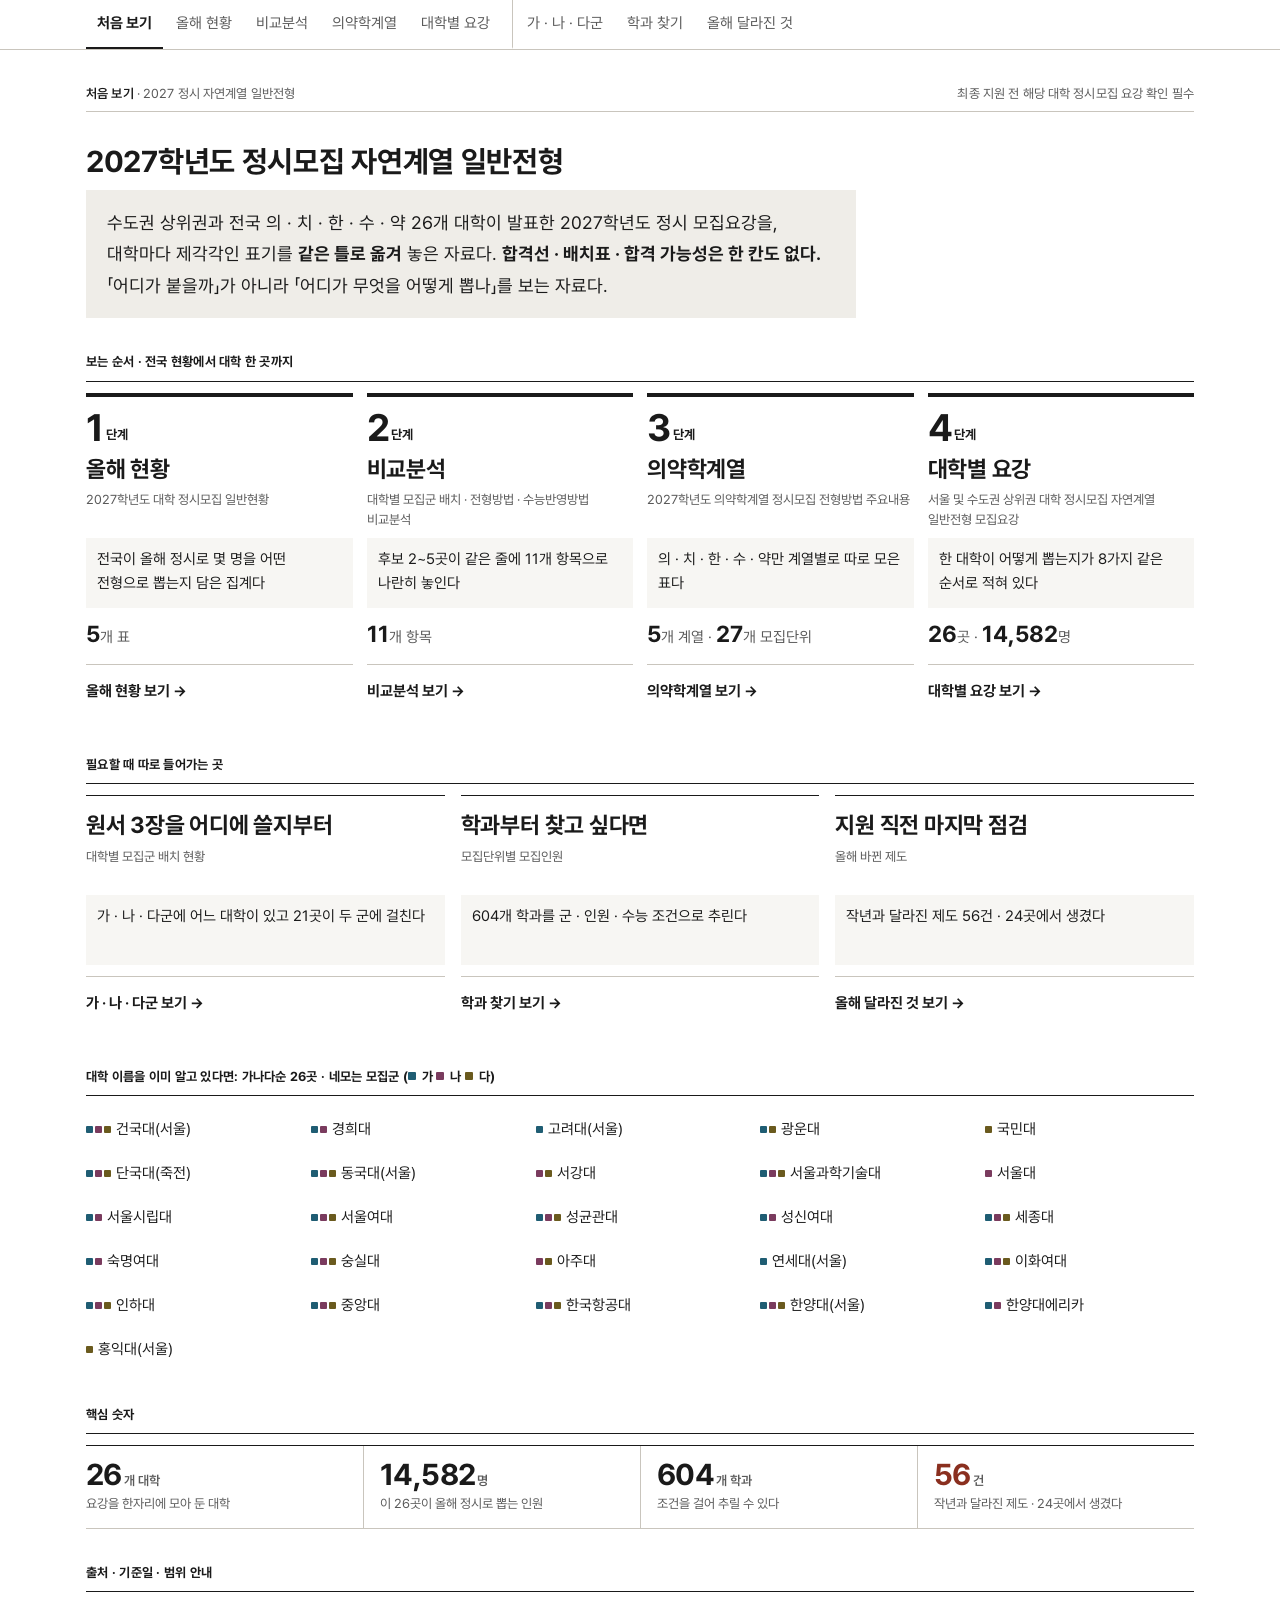
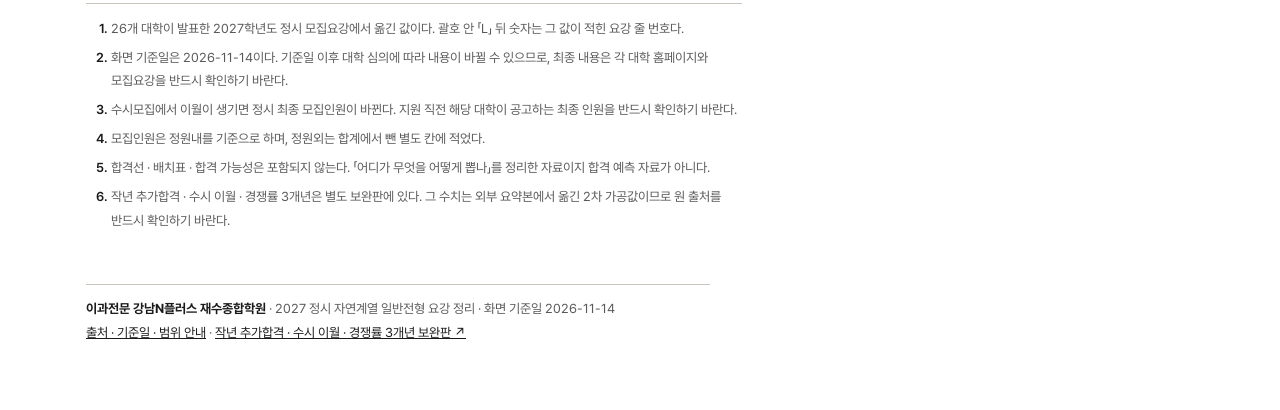
==== commit 8a24e006: "말투·단어 네 축 0건 — 줄표·독자 행동 서술·자기 설명 문장·조어 「축」 교정 게이트 check_tone.py 를 build.sh 에 편입해 두 묶음 산문을 0건으로 묶는다." ====
--- a/index.html
+++ b/index.html
@@ -1,6 +1,6 @@
 <!doctype html><html lang="ko"><head><meta charset="utf-8">
 <meta name="viewport" content="width=device-width,initial-scale=1">
-<title>처음 보기 — 2027 정시 자연계열 일반전형</title>
+<title>처음 보기 · 2027 정시 자연계열 일반전형</title>
 <meta name="description" content="2027학년도 정시모집 · 자연계열 일반전형 · SKY 등 수도권 상위권 + 전국 의·치·한·수·약 26개교 — 올해 현황 · 비교분석 · 의약학계열 · 대학별 요강">
 <meta name="robots" content="noindex,nofollow,noarchive">
 
@@ -22,18 +22,18 @@
 발표한 2027학년도 정시 모집요강을, 대학마다 제각각인 표기를 <b>같은 틀로 옮겨</b> 놓은
 자료다. <b>합격선 · 배치표 · 합격 가능성은 한 칸도 없다.</b> 「어디가 붙을까」가 아니라
 「어디가 무엇을 어떻게 뽑나」를 보는 자료다.</div>
-<div class="secthead">보는 순서 — 전국 현황에서 시작해 대학 한 곳으로 좁힌다</div>
-<div class="board steps"><div class="col st1"><div class="no"><b>1</b>단계</div><div class="gn">올해 현황</div><div class="fm">2027학년도 대학 정시모집 일반현황</div><div class="wt">전국이 올해 정시로 몇 명을 어떤 전형으로 뽑는지 본다</div><div class="stat"><b>5</b>개 표</div><a class="go" href="national/index.html">올해 현황 보기 →</a></div><div class="col st2"><div class="no"><b>2</b>단계</div><div class="gn">비교분석</div><div class="fm">대학별 모집군 배치 · 전형방법 · 수능반영방법 비교분석</div><div class="wt">후보 2~5곳을 같은 줄에 올려 11개 항목으로 나란히 본다</div><div class="stat"><b>11</b>개 항목</div><a class="go" href="compare/index.html">비교분석 보기 →</a></div><div class="col st3"><div class="no"><b>3</b>단계</div><div class="gn">의약학계열</div><div class="fm">2027학년도 의약학계열 정시모집 전형방법 주요내용</div><div class="wt">의 · 치 · 한 · 수 · 약만 계열별로 따로 모아 본다</div><div class="stat"><b>5</b>개 계열 · <b>27</b>개 모집단위</div><a class="go" href="medical/index.html">의약학계열 보기 →</a></div><div class="col st4"><div class="no"><b>4</b>단계</div><div class="gn">대학별 요강</div><div class="fm">서울 및 수도권 상위권 대학 정시모집 자연계열 일반전형 모집요강</div><div class="wt">한 대학이 어떻게 뽑는지 8가지를 같은 순서로 확인한다</div><div class="stat"><b>26</b>곳 · <b>14,582</b>명</div><a class="go" href="univ/index.html">대학별 요강 보기 →</a></div></div>
+<div class="secthead">보는 순서 · 전국 현황에서 대학 한 곳까지</div>
+<div class="board steps"><div class="col st1"><div class="no"><b>1</b>단계</div><div class="gn">올해 현황</div><div class="fm">2027학년도 대학 정시모집 일반현황</div><div class="wt">전국이 올해 정시로 몇 명을 어떤 전형으로 뽑는지 담은 집계다</div><div class="stat"><b>5</b>개 표</div><a class="go" href="national/index.html">올해 현황 보기 →</a></div><div class="col st2"><div class="no"><b>2</b>단계</div><div class="gn">비교분석</div><div class="fm">대학별 모집군 배치 · 전형방법 · 수능반영방법 비교분석</div><div class="wt">후보 2~5곳이 같은 줄에 11개 항목으로 나란히 놓인다</div><div class="stat"><b>11</b>개 항목</div><a class="go" href="compare/index.html">비교분석 보기 →</a></div><div class="col st3"><div class="no"><b>3</b>단계</div><div class="gn">의약학계열</div><div class="fm">2027학년도 의약학계열 정시모집 전형방법 주요내용</div><div class="wt">의 · 치 · 한 · 수 · 약만 계열별로 따로 모은 표다</div><div class="stat"><b>5</b>개 계열 · <b>27</b>개 모집단위</div><a class="go" href="medical/index.html">의약학계열 보기 →</a></div><div class="col st4"><div class="no"><b>4</b>단계</div><div class="gn">대학별 요강</div><div class="fm">서울 및 수도권 상위권 대학 정시모집 자연계열 일반전형 모집요강</div><div class="wt">한 대학이 어떻게 뽑는지가 8가지 같은 순서로 적혀 있다</div><div class="stat"><b>26</b>곳 · <b>14,582</b>명</div><a class="go" href="univ/index.html">대학별 요강 보기 →</a></div></div>
 <div class="secthead">필요할 때 따로 들어가는 곳</div>
 <div class="board aux3"><div class="col"><div class="gn">원서 3장을 어디에 쓸지부터</div><div class="fm">대학별 모집군 배치 현황</div><div class="wt">가 · 나 · 다군에 어느 대학이 있고 21곳이 두 군에 걸친다</div><a class="go" href="gun/index.html">가 · 나 · 다군 보기 →</a></div><div class="col"><div class="gn">학과부터 찾고 싶다면</div><div class="fm">모집단위별 모집인원</div><div class="wt">604개 학과를 군 · 인원 · 수능 조건으로 추린다</div><a class="go" href="units/index.html">학과 찾기 보기 →</a></div><div class="col"><div class="gn">지원 직전 마지막 점검</div><div class="fm">올해 바뀐 제도</div><div class="wt">작년과 달라진 제도 56건 · 24곳에서 생겼다</div><a class="go" href="changes/index.html">올해 달라진 것 보기 →</a></div></div>
-<div class="secthead">대학 이름을 이미 알고 있다면 — 가나다순 26곳 ·
+<div class="secthead">대학 이름을 이미 알고 있다면: 가나다순 26곳 ·
 네모는 모집군 (<span class="chip c0"></span>가 <span class="chip c1"></span>나
 <span class="chip c2"></span>다)</div>
 <div class="grid26"><a href="univ/index.html#10-건국대_서울"><span class="pg"><span class="chip c0"></span><span class="chip c1"></span><span class="chip c2"></span></span>건국대(서울)</a><a href="univ/index.html#08-경희대"><span class="pg"><span class="chip c0"></span><span class="chip c1"></span></span>경희대</a><a href="univ/index.html#03-고려대_서울"><span class="pg"><span class="chip c0"></span></span>고려대(서울)</a><a href="univ/index.html#19-광운대"><span class="pg"><span class="chip c0"></span><span class="chip c2"></span></span>광운대</a><a href="univ/index.html#13-국민대"><span class="pg"><span class="chip c2"></span></span>국민대</a><a href="univ/index.html#22-단국대_죽전"><span class="pg"><span class="chip c0"></span><span class="chip c1"></span><span class="chip c2"></span></span>단국대(죽전)</a><a href="univ/index.html#11-동국대_서울"><span class="pg"><span class="chip c0"></span><span class="chip c1"></span><span class="chip c2"></span></span>동국대(서울)</a><a href="univ/index.html#06-서강대"><span class="pg"><span class="chip c1"></span><span class="chip c2"></span></span>서강대</a><a href="univ/index.html#17-서울과학기술대"><span class="pg"><span class="chip c0"></span><span class="chip c1"></span><span class="chip c2"></span></span>서울과학기술대</a><a href="univ/index.html#01-서울대"><span class="pg"><span class="chip c1"></span></span>서울대</a><a href="univ/index.html#09-서울시립대"><span class="pg"><span class="chip c0"></span><span class="chip c1"></span></span>서울시립대</a><a href="univ/index.html#26-서울여대"><span class="pg"><span class="chip c0"></span><span class="chip c1"></span><span class="chip c2"></span></span>서울여대</a><a href="univ/index.html#04-성균관대"><span class="pg"><span class="chip c0"></span><span class="chip c1"></span><span class="chip c2"></span></span>성균관대</a><a href="univ/index.html#25-성신여대"><span class="pg"><span class="chip c0"></span><span class="chip c1"></span></span>성신여대</a><a href="univ/index.html#18-세종대"><span class="pg"><span class="chip c0"></span><span class="chip c1"></span><span class="chip c2"></span></span>세종대</a><a href="univ/index.html#24-숙명여대"><span class="pg"><span class="chip c0"></span><span class="chip c1"></span></span>숙명여대</a><a href="univ/index.html#14-숭실대"><span class="pg"><span class="chip c0"></span><span class="chip c1"></span><span class="chip c2"></span></span>숭실대</a><a href="univ/index.html#16-아주대"><span class="pg"><span class="chip c1"></span><span class="chip c2"></span></span>아주대</a><a href="univ/index.html#02-연세대_서울"><span class="pg"><span class="chip c0"></span></span>연세대(서울)</a><a href="univ/index.html#23-이화여대"><span class="pg"><span class="chip c0"></span><span class="chip c1"></span><span class="chip c2"></span></span>이화여대</a><a href="univ/index.html#15-인하대"><span class="pg"><span class="chip c0"></span><span class="chip c1"></span><span class="chip c2"></span></span>인하대</a><a href="univ/index.html#07-중앙대"><span class="pg"><span class="chip c0"></span><span class="chip c1"></span><span class="chip c2"></span></span>중앙대</a><a href="univ/index.html#21-한국항공대"><span class="pg"><span class="chip c0"></span><span class="chip c1"></span><span class="chip c2"></span></span>한국항공대</a><a href="univ/index.html#05-한양대_서울"><span class="pg"><span class="chip c0"></span><span class="chip c1"></span><span class="chip c2"></span></span>한양대(서울)</a><a href="univ/index.html#20-한양대에리카"><span class="pg"><span class="chip c0"></span><span class="chip c1"></span></span>한양대에리카</a><a href="univ/index.html#12-홍익대_서울"><span class="pg"><span class="chip c2"></span></span>홍익대(서울)</a></div>
-<div class="secthead gap">이 자료가 담고 있는 것</div>
-<div class="kpi"><div><div class="n">26<em>개 대학</em></div><div class="k">여기서 한자리에 모아 본다</div></div><div><div class="n">14,582<em>명</em></div><div class="k">이 26곳이 올해 정시로 뽑는 인원</div></div><div><div class="n">604<em>개 학과</em></div><div class="k">조건을 걸어 추릴 수 있다</div></div><div class="hot"><div class="n">56<em>건</em></div><div class="k">작년과 달라진 제도 · 24곳에서 생겼다</div></div></div>
-<div class="secthead gap">안내 — 출처 · 기준일 · 이 자료의 한계</div>
-<ol class="notice" id="notice"><li>이 자료는 26개 대학이 발표한 2027학년도 정시 모집요강에서 옮긴 값으로 작성되었다. 괄호 안 「L」 뒤 숫자는 그 값이 적힌 요강 줄 번호다.</li><li>화면 기준일은 2026-11-14이다. 기준일 이후 대학 심의에 따라 내용이 바뀔 수 있으므로, 최종 내용은 각 대학 홈페이지와 모집요강을 반드시 확인하기 바란다.</li><li>수시모집에서 이월이 생기면 정시 최종 모집인원이 바뀐다. 지원 직전 해당 대학이 공고하는 최종 인원을 반드시 확인하기 바란다.</li><li>모집인원은 정원내를 기준으로 하며, 정원외는 합계에서 뺀 별도 칸에 적었다.</li><li>합격선 · 배치표 · 합격 가능성은 이 자료에 포함되지 않는다. 「어디가 무엇을 어떻게 뽑나」를 정리한 자료이지 합격 예측 자료가 아니다.</li><li>작년 추가합격 · 수시 이월 · 경쟁률 3개년은 별도 보완판에 있다. 그 수치는 외부 요약본에서 옮긴 2차 가공값이므로 원 출처를 반드시 확인하기 바란다.</li></ol>
+<div class="secthead gap">핵심 숫자</div>
+<div class="kpi"><div><div class="n">26<em>개 대학</em></div><div class="k">요강을 한자리에 모아 둔 대학</div></div><div><div class="n">14,582<em>명</em></div><div class="k">이 26곳이 올해 정시로 뽑는 인원</div></div><div><div class="n">604<em>개 학과</em></div><div class="k">조건을 걸어 추릴 수 있다</div></div><div class="hot"><div class="n">56<em>건</em></div><div class="k">작년과 달라진 제도 · 24곳에서 생겼다</div></div></div>
+<div class="secthead gap">출처 · 기준일 · 범위 안내</div>
+<ol class="notice" id="notice"><li>26개 대학이 발표한 2027학년도 정시 모집요강에서 옮긴 값이다. 괄호 안 「L」 뒤 숫자는 그 값이 적힌 요강 줄 번호다.</li><li>화면 기준일은 2026-11-14이다. 기준일 이후 대학 심의에 따라 내용이 바뀔 수 있으므로, 최종 내용은 각 대학 홈페이지와 모집요강을 반드시 확인하기 바란다.</li><li>수시모집에서 이월이 생기면 정시 최종 모집인원이 바뀐다. 지원 직전 해당 대학이 공고하는 최종 인원을 반드시 확인하기 바란다.</li><li>모집인원은 정원내를 기준으로 하며, 정원외는 합계에서 뺀 별도 칸에 적었다.</li><li>합격선 · 배치표 · 합격 가능성은 포함되지 않는다. 「어디가 무엇을 어떻게 뽑나」를 정리한 자료이지 합격 예측 자료가 아니다.</li><li>작년 추가합격 · 수시 이월 · 경쟁률 3개년은 별도 보완판에 있다. 그 수치는 외부 요약본에서 옮긴 2차 가공값이므로 원 출처를 반드시 확인하기 바란다.</li></ol>
 
-<footer class="foot"><p><b>이과전문 강남N플러스 재수종합학원</b> · 2027 정시 자연계열 일반전형 요강 정리 · 화면 기준일 2026-11-14</p><p><a href="index.html#notice">출처 · 기준일 · 이 자료의 한계 안내</a> · <a href="https://mincheol10007.github.io/jeongsi-2027-plus/">작년 추가합격 · 수시 이월 · 경쟁률 3개년 보완판 ↗</a></p></footer>
+<footer class="foot"><p><b>이과전문 강남N플러스 재수종합학원</b> · 2027 정시 자연계열 일반전형 요강 정리 · 화면 기준일 2026-11-14</p><p><a href="index.html#notice">출처 · 기준일 · 범위 안내</a> · <a href="https://mincheol10007.github.io/jeongsi-2027-plus/">작년 추가합격 · 수시 이월 · 경쟁률 3개년 보완판 ↗</a></p></footer>
 </div></body></html>
--- a/site.css
+++ b/site.css
@@ -15,10 +15,10 @@
    11 = 글리프 표시(▸ ↕ 각주 번호) · 13 = 라벨·표 머리·주석·단위
    15 = 본문 산문·표 칸·목록 링크 · 18 = 절 제목·칼아웃
    23 = 대학 이름·카드 제목·보드 숫자 · 30 = 쪽 제목·핵심 숫자 · 38 = 입구 단계 번호.
-   🔴 새 크기를 만들지 않는다. 17종이던 때 10.5·11·11.5 가 같은 자리에서 섞여
+   새 크기를 만들지 않는다. 17종이던 때 10.5·11·11.5 가 같은 자리에서 섞여
    눈에 위계로 안 보였고(1280 실측: 11.5px 1,734칸 · 11px 2,078칸 · 10.5px 2,266칸),
    12 와 12.5 는 0.5px 차이로 구분 자체가 불가능했다.
-   🔴 옛 계단(10·11·12·14·16·19·21)은 81곳 중 62곳이 11·12 두 칸에 몰려 있어
+   옛 계단(10·11·12·14·16·19·21)은 81곳 중 62곳이 11·12 두 칸에 몰려 있어
    종수만 적었지 위계가 아니었다 — 「작고 뭐부터 볼지 모르겠다」의 근원이 여기였다.
    계단 사이를 최소 15% 벌리고, 한 계단에 역할 하나만 묶는다. */
 body{font-family:Pretendard,'Apple SD Gothic Neo','Malgun Gothic',sans-serif;
@@ -163,7 +163,7 @@
    지우지 않고 가린다 — 검색이 칸의 글자를 보므로 DOM 에서 빼면 그 행이 안 걸린다.
    대학이 바뀌는 자리에만 가로선 하나. zebra 는 계속 안 쓴다. */
 .ref td.rep{visibility:hidden}
-/* 🔴 `visibility:hidden` 은 **안 보이는 채로 높이를 그대로 차지한다**. 이름 한 줄은
+/* `visibility:hidden` 은 **안 보이는 채로 높이를 그대로 차지한다**. 이름 한 줄은
    칸 너비가 흔들리지 않게 그대로 두고, 그 아래 두 줄만 자리까지 뺀다 — 안 그러면
    가린 417행도 3줄 높이라 604행이 전부 64px 가 된다. 여기서는 `display:none` 이라도
    글자는 DOM 에 남아 검색이 그 행을 계속 찾는다. */
@@ -202,7 +202,7 @@
 /* 대학별 요강 */
 .idx{display:flex;flex-wrap:wrap;gap:0 14px;margin:0 0 34px;
 padding-bottom:13px;border-bottom:1px solid var(--rule)}
-/* 🔴 대학 색인도 목록이다 — 20.6px 로 서 있었다(실측 2026-11-16). 26칸을 44px 로
+/* 대학 색인도 목록이다 — 20.6px 로 서 있었다(실측 2026-11-16). 26칸을 44px 로
    올리면 색인 높이가 두 배가 되지만, 한 번만 지나가는 맨 윗줄이고 여기를 못 누르면
    대학 한 곳으로 좁히는 길이 막힌다. 밑줄은 글자 선에 붙인다(.grid26 과 같은 이유). */
 .idx a{font-size:15px;color:var(--ink);text-decoration:none;
@@ -242,7 +242,7 @@
 .gnav{border-bottom:1px solid var(--rule);background:var(--paper)}
 .gnav-in{max-width:1180px;margin:0 auto;padding:0 36px;
 display:flex;flex-wrap:wrap;gap:0 2px;align-items:stretch}
-/* 🔴 누름 자리 높이 하한은 44px 이다 (WCAG 2.5.5 · iOS HIG 44pt). padding 만
+/* 누름 자리 높이 하한은 44px 이다 (WCAG 2.5.5 · iOS HIG 44pt). padding 만
    믿으면 조용히 40.6px 로 떨어진다 — 실측 2026-11-16. 문장 · 표 칸 안의
    인라인 링크는 규격이 제외하므로(inline exception) 여기 대상이 아니다. */
 .gnav a,.gnav .on{font-size:15px;padding:12px 11px;min-height:44px;
@@ -285,7 +285,7 @@
 .board.steps .gn{font-size:23px;margin-top:2px}
 /* 네 칸의 설명·숫자·링크가 같은 높이에서 시작하게 두 블록에 하한을 준다. 글자 수가
    달라 칸마다 줄 수가 갈리면 숫자 줄이 들쭉날쭉해 네 칸이 한 묶음으로 안 읽힌다.
-   🔴 `*{box-sizing:border-box}` 라 min-height 에 패딩(9+9)이 포함된다 — 2줄 높이를
+   `*{box-sizing:border-box}` 라 min-height 에 패딩(9+9)이 포함된다 — 2줄 높이를
    em 으로만 적으면 1줄 칸이 18px 짧게 서서 숫자 줄이 어긋난다(실측). 2줄 40px +
    패딩 18px 를 그대로 적는다. 본문 계단이 15px 로 올라가며 2줄이 48px 가 되어
    58 → 70 으로 같이 올린다 — 하한이 내용보다 작으면 칸마다 숫자 줄이 어긋난다 */
@@ -314,7 +314,7 @@
 .board .list a{color:var(--ink);text-decoration:none;
 border-bottom:1px solid transparent}
 .board .list a:hover{border-bottom-color:var(--ink)}
-/* 🔴 누름 자리 하한 44px 는 지키는 선이지 목표가 아니다 — 입구 일곱 칸은 쪽에서
+/* 누름 자리 하한 44px 는 지키는 선이지 목표가 아니다 — 입구 일곱 칸은 쪽에서
    가장 많이 눌리는 자리라 52px 로 둔다(WCAG 2.5.5 권장 44 · Material 48dp 위). */
 .board .go{display:flex;align-items:center;min-height:52px;box-sizing:border-box;
 margin-top:11px;font-size:15px;font-weight:650;
@@ -332,7 +332,7 @@
 .more a span{color:var(--sub);font-size:15px}
 .more a i{font-style:italic}
 .grid26{display:grid;grid-template-columns:repeat(5,1fr);gap:0 16px;margin:0 0 8px}
-/* 🔴 누름 자리 하한 44px — 이름 26곳은 문장 속 링크가 아니라 **목록**이므로
+/* 누름 자리 하한 44px — 이름 26곳은 문장 속 링크가 아니라 **목록**이므로
    규격의 인라인 예외 대상이 아니다. 23.6px 로 서 있었다(실측 2026-11-16).
    밑줄은 border 로 그리면 44px 상자 바닥에 떨어져 글자와 떨어진다 —
    text-decoration 으로 바꿔 글자 선에 붙인다. */
@@ -377,7 +377,7 @@
 .scroll{overflow:visible}
 @media screen and (max-width:860px){
  .wrap{padding:20px 16px 52px}
- /* 🔴 여덟 칸은 가로로 스크롤시키면 안 된다. 390px 에서 내비 너비가 628px 가 되어
+ /* 여덟 칸은 가로로 스크롤시키면 안 된다. 390px 에서 내비 너비가 628px 가 되어
     238px(보통 보조 3칸 쪽)이 화면 밖에 남는데, 스크롤된다는 표시가 아무것도 없어
     독자에겐 그냥 없는 칸이 된다(실측 2026-11-16). 두 줄로 접어 여덟 칸을 다 세운다. */
  .gnav-in{padding:0 16px;flex-wrap:wrap;overflow-x:visible}
@@ -388,7 +388,7 @@
  /* 보드를 3칸 그대로 누르면 대학 이름이 세로로 쪼개진다. 쌓을 때 위 구분선은
     색을 지고 있으므로 남긴다 — 왼쪽 선과 달리 들여쓴 것처럼 읽히지 않는다. */
  .board{grid-template-columns:1fr;gap:22px}
- /* 🔴 `.board.steps`(0,2,0) 는 위 `.board`(0,1,0) 를 이긴다 — 같은 특정도로 다시
+ /* `.board.steps`(0,2,0) 는 위 `.board`(0,1,0) 를 이긴다 — 같은 특정도로 다시
     적지 않으면 390px 에서도 4칸이 남는다(칸 폭 79px · 정식명 6줄, 실측 2026-11-15).
     넘침으로는 안 잡힌다. 1fr 트랙은 글자를 쪼개며 끝까지 줄어든다. */
  .board.steps{grid-template-columns:1fr;gap:22px}
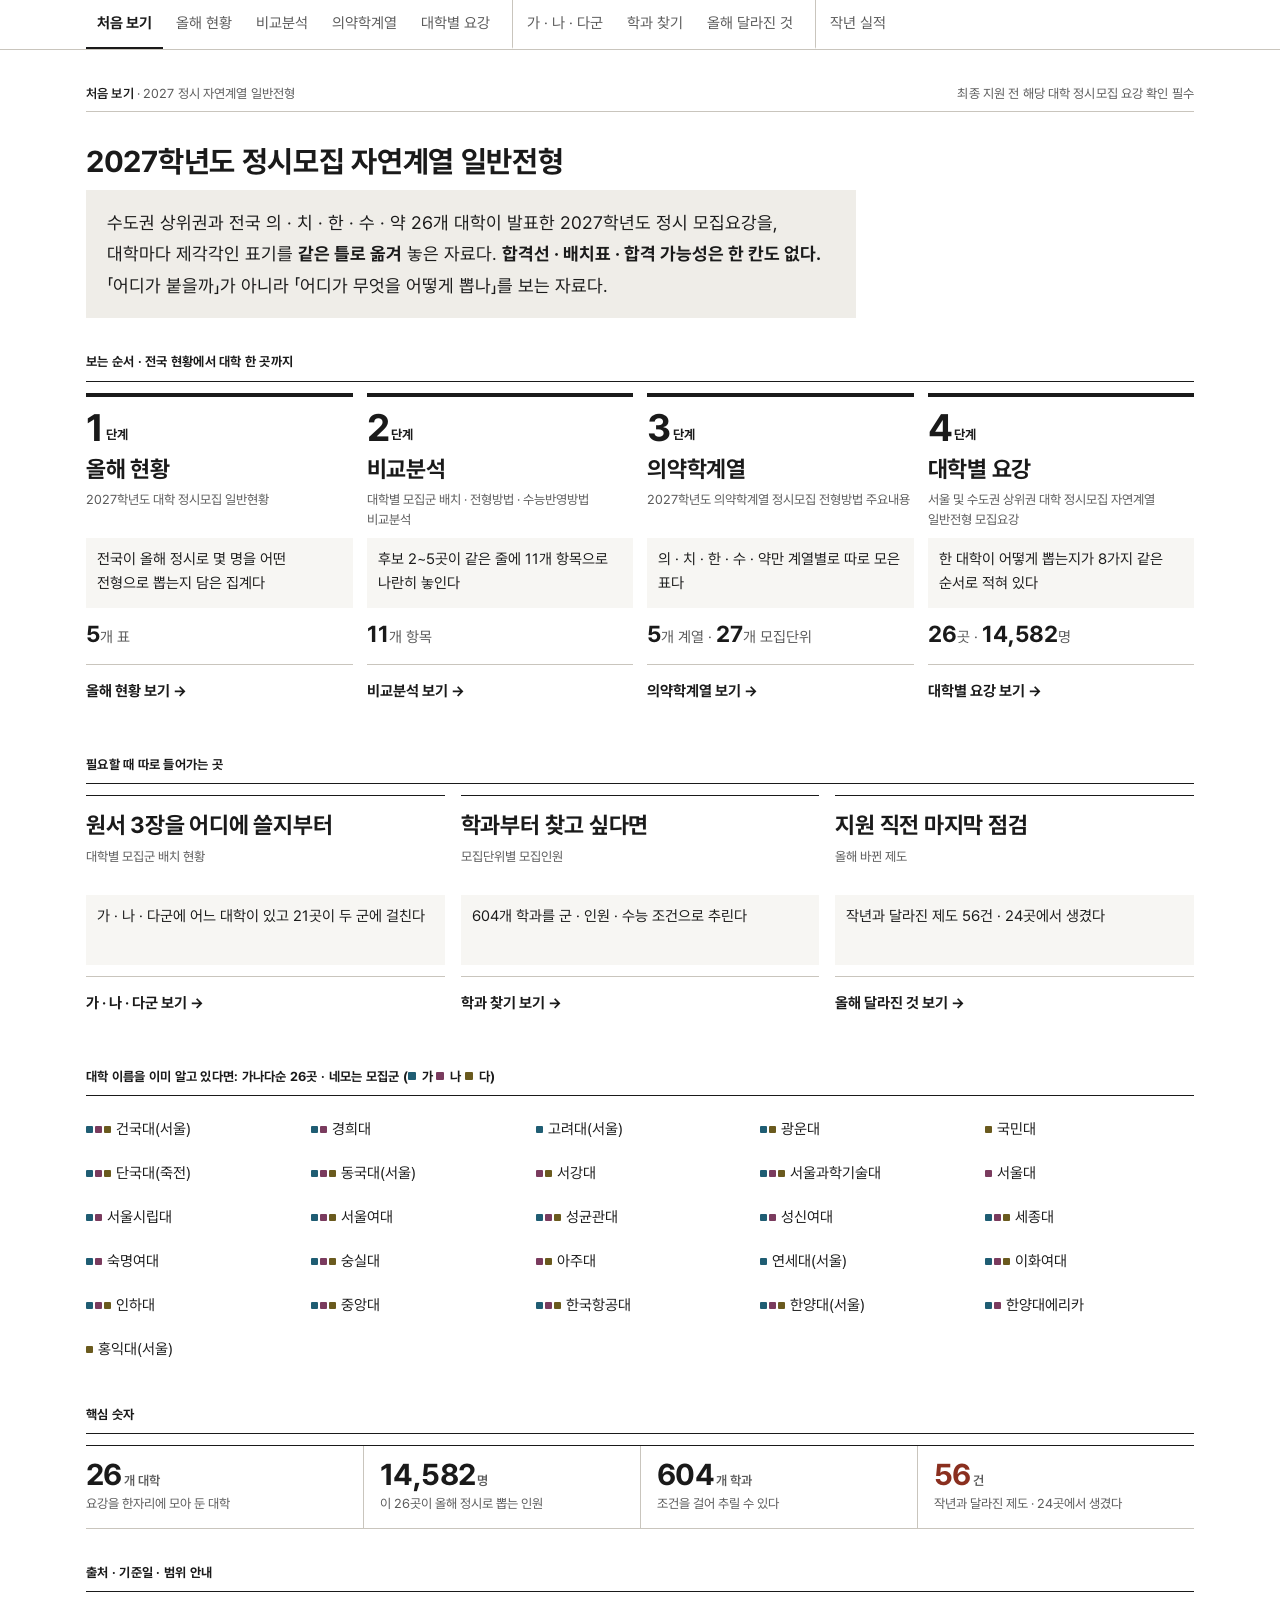
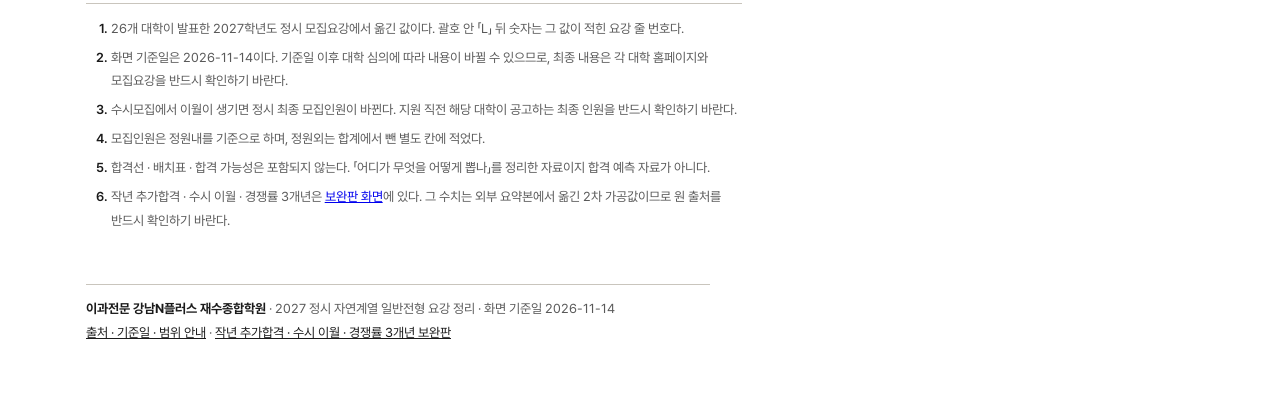
==== commit 6cc8439b: "링크 하나로 통합 — 보완판 4화면을 plus/ 가지로 편입 두 주소로 갈라져 있던 묶음을 한 주소로 합친다. 두 면을 잇는 문장이 바깥 URL 에서 내부 링크로 바뀌어 check" ====
--- a/index.html
+++ b/index.html
@@ -7,7 +7,7 @@
 <link rel="icon" href="data:image/svg+xml,<svg%20xmlns='http://www.w3.org/2000/svg'%20viewBox='0%200%2016%2016'><rect%20width='16'%20height='16'%20fill='%23F7F6F3'/><rect%20x='1'%20y='3'%20width='4'%20height='10'%20fill='%231F5D73'/><rect%20x='6'%20y='3'%20width='4'%20height='10'%20fill='%237A3B5E'/><rect%20x='11'%20y='3'%20width='4'%20height='10'%20fill='%236A5A1E'/></svg>">
 <link rel="stylesheet" href="site.css">
 </head><body>
-<nav class="gnav"><div class="gnav-in"><span class="on">처음 보기</span><a class="" href="national/index.html">올해 현황</a><a class="" href="compare/index.html">비교분석</a><a class="" href="medical/index.html">의약학계열</a><a class="" href="univ/index.html">대학별 요강</a><a class="sep" href="gun/index.html">가 · 나 · 다군</a><a class="" href="units/index.html">학과 찾기</a><a class="" href="changes/index.html">올해 달라진 것</a></div></nav>
+<nav class="gnav"><div class="gnav-in"><span class="on">처음 보기</span><a class="" href="national/index.html">올해 현황</a><a class="" href="compare/index.html">비교분석</a><a class="" href="medical/index.html">의약학계열</a><a class="" href="univ/index.html">대학별 요강</a><a class="sep" href="gun/index.html">가 · 나 · 다군</a><a class="" href="units/index.html">학과 찾기</a><a class="" href="changes/index.html">올해 달라진 것</a><a class="sep" href="plus/index.html">작년 실적</a></div></nav>
 <script>/* 내비가 어떤 이유로든 가로로 넘칠 때만(scrollWidth>clientWidth) 현재 칸을
 가운데로 끌어온다. 지금은 좁은 화면에서 두 줄로 접으므로 평소엔 아무 일도 하지 않는다 —
 칸이 더 늘어 한 줄에 안 들어가는 날의 안전장치로 남겨 둔다. 쪽 세로 위치는 건드리지
@@ -33,7 +33,7 @@
 <div class="secthead gap">핵심 숫자</div>
 <div class="kpi"><div><div class="n">26<em>개 대학</em></div><div class="k">요강을 한자리에 모아 둔 대학</div></div><div><div class="n">14,582<em>명</em></div><div class="k">이 26곳이 올해 정시로 뽑는 인원</div></div><div><div class="n">604<em>개 학과</em></div><div class="k">조건을 걸어 추릴 수 있다</div></div><div class="hot"><div class="n">56<em>건</em></div><div class="k">작년과 달라진 제도 · 24곳에서 생겼다</div></div></div>
 <div class="secthead gap">출처 · 기준일 · 범위 안내</div>
-<ol class="notice" id="notice"><li>26개 대학이 발표한 2027학년도 정시 모집요강에서 옮긴 값이다. 괄호 안 「L」 뒤 숫자는 그 값이 적힌 요강 줄 번호다.</li><li>화면 기준일은 2026-11-14이다. 기준일 이후 대학 심의에 따라 내용이 바뀔 수 있으므로, 최종 내용은 각 대학 홈페이지와 모집요강을 반드시 확인하기 바란다.</li><li>수시모집에서 이월이 생기면 정시 최종 모집인원이 바뀐다. 지원 직전 해당 대학이 공고하는 최종 인원을 반드시 확인하기 바란다.</li><li>모집인원은 정원내를 기준으로 하며, 정원외는 합계에서 뺀 별도 칸에 적었다.</li><li>합격선 · 배치표 · 합격 가능성은 포함되지 않는다. 「어디가 무엇을 어떻게 뽑나」를 정리한 자료이지 합격 예측 자료가 아니다.</li><li>작년 추가합격 · 수시 이월 · 경쟁률 3개년은 별도 보완판에 있다. 그 수치는 외부 요약본에서 옮긴 2차 가공값이므로 원 출처를 반드시 확인하기 바란다.</li></ol>
+<ol class="notice" id="notice"><li>26개 대학이 발표한 2027학년도 정시 모집요강에서 옮긴 값이다. 괄호 안 「L」 뒤 숫자는 그 값이 적힌 요강 줄 번호다.</li><li>화면 기준일은 2026-11-14이다. 기준일 이후 대학 심의에 따라 내용이 바뀔 수 있으므로, 최종 내용은 각 대학 홈페이지와 모집요강을 반드시 확인하기 바란다.</li><li>수시모집에서 이월이 생기면 정시 최종 모집인원이 바뀐다. 지원 직전 해당 대학이 공고하는 최종 인원을 반드시 확인하기 바란다.</li><li>모집인원은 정원내를 기준으로 하며, 정원외는 합계에서 뺀 별도 칸에 적었다.</li><li>합격선 · 배치표 · 합격 가능성은 포함되지 않는다. 「어디가 무엇을 어떻게 뽑나」를 정리한 자료이지 합격 예측 자료가 아니다.</li><li>작년 추가합격 · 수시 이월 · 경쟁률 3개년은 <a href="plus/index.html">보완판 화면</a>에 있다. 그 수치는 외부 요약본에서 옮긴 2차 가공값이므로 원 출처를 반드시 확인하기 바란다.</li></ol>
 
-<footer class="foot"><p><b>이과전문 강남N플러스 재수종합학원</b> · 2027 정시 자연계열 일반전형 요강 정리 · 화면 기준일 2026-11-14</p><p><a href="index.html#notice">출처 · 기준일 · 범위 안내</a> · <a href="https://mincheol10007.github.io/jeongsi-2027-plus/">작년 추가합격 · 수시 이월 · 경쟁률 3개년 보완판 ↗</a></p></footer>
+<footer class="foot"><p><b>이과전문 강남N플러스 재수종합학원</b> · 2027 정시 자연계열 일반전형 요강 정리 · 화면 기준일 2026-11-14</p><p><a href="index.html#notice">출처 · 기준일 · 범위 안내</a> · <a href="plus/index.html">작년 추가합격 · 수시 이월 · 경쟁률 3개년 보완판</a></p></footer>
 </div></body></html>
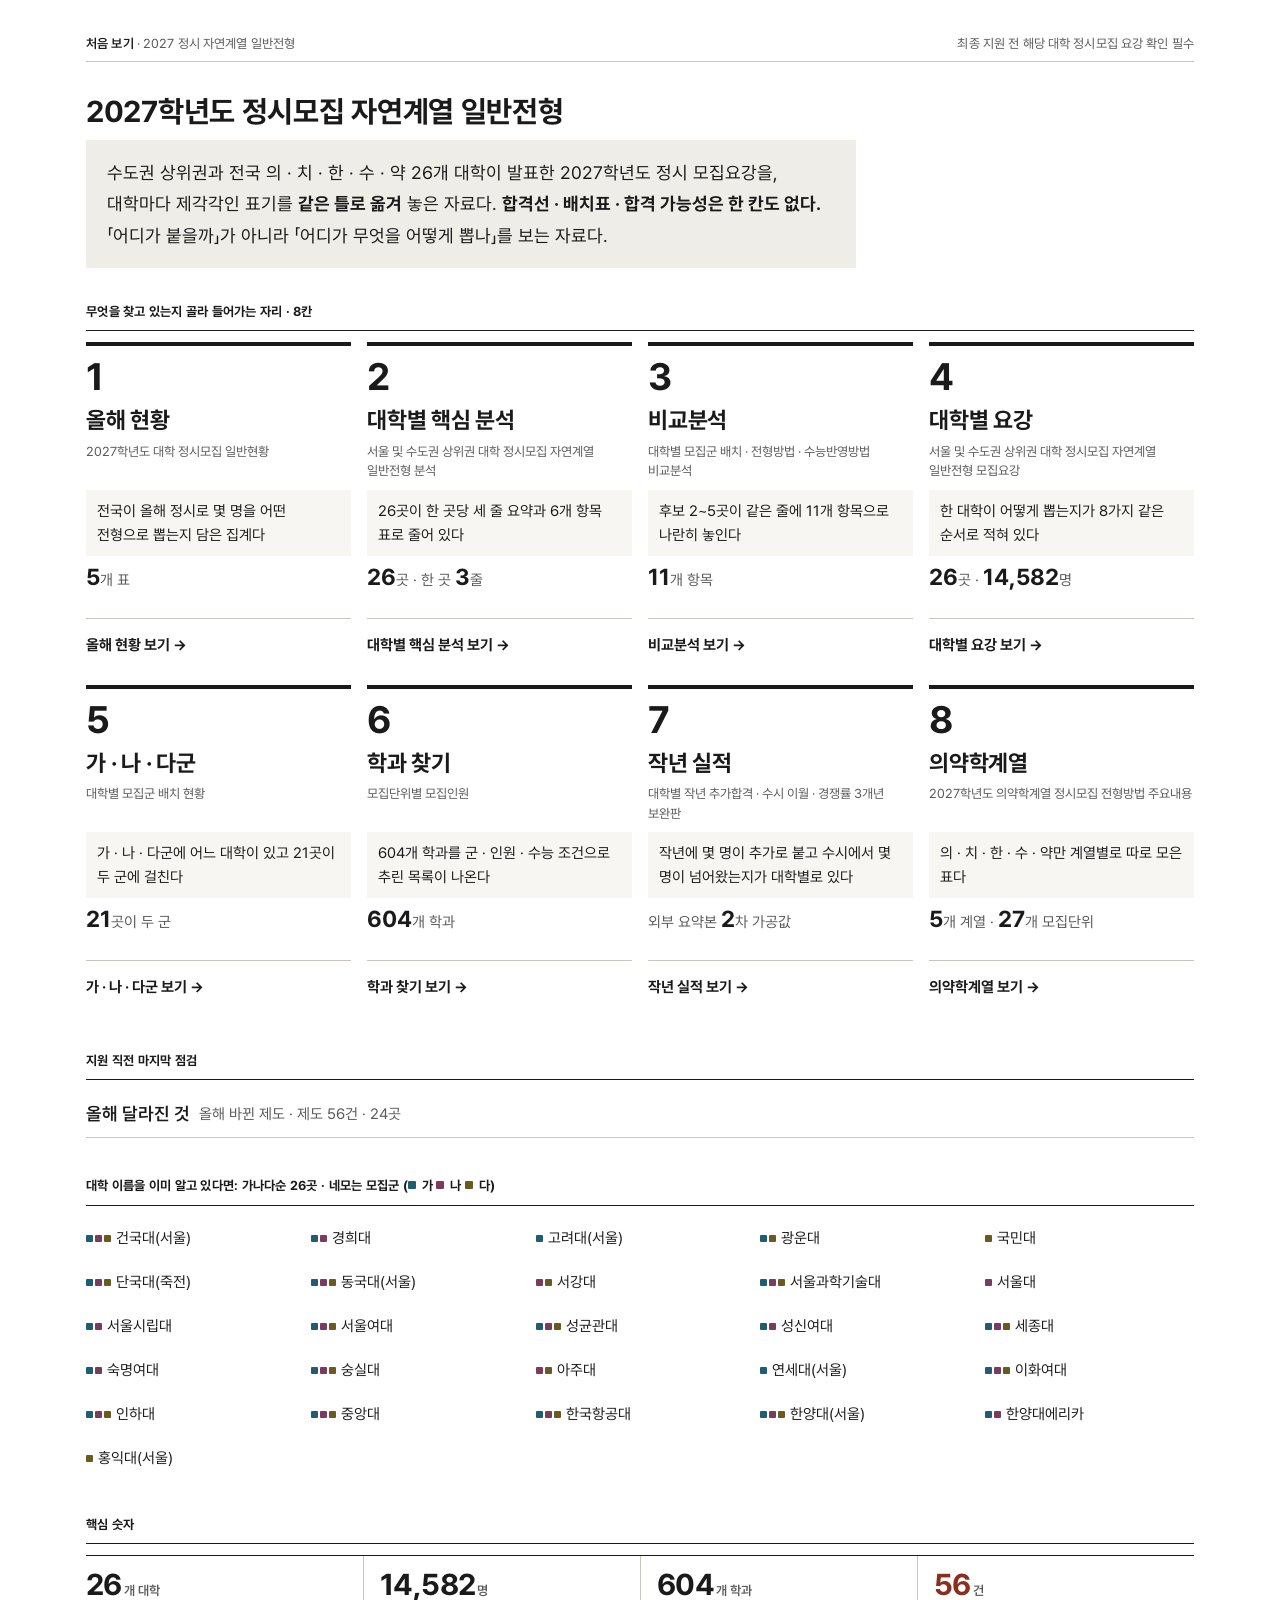
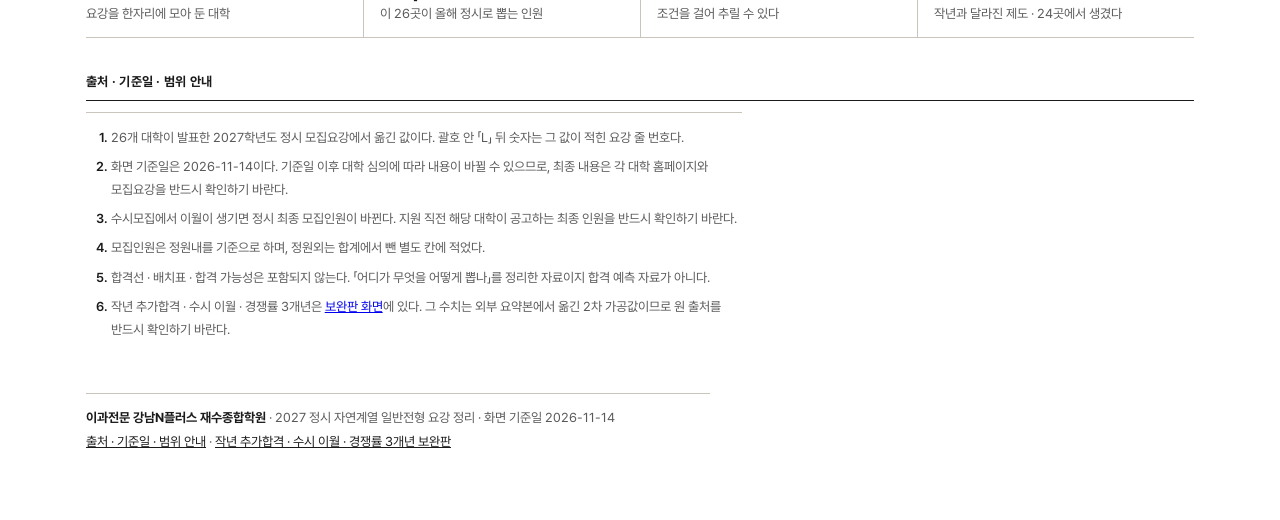
==== commit 3e6cc322: "입구를 카드 8칸으로 · 대학별 핵심 분석(원문 Ⅱ장) 화면 신설 첫 화면에서 머리 내비를 걷고 카드가 바로 오게 했다. 카드는 칸 전체가 링크다. 핵심 분석은 26곳을 세 줄 요" ====
--- a/index.html
+++ b/index.html
@@ -1,20 +1,13 @@
 <!doctype html><html lang="ko"><head><meta charset="utf-8">
 <meta name="viewport" content="width=device-width,initial-scale=1">
 <title>처음 보기 · 2027 정시 자연계열 일반전형</title>
-<meta name="description" content="2027학년도 정시모집 · 자연계열 일반전형 · SKY 등 수도권 상위권 + 전국 의·치·한·수·약 26개교 — 올해 현황 · 비교분석 · 의약학계열 · 대학별 요강">
+<meta name="description" content="2027학년도 정시모집 · 자연계열 일반전형 · SKY 등 수도권 상위권 + 전국 의·치·한·수·약 26개교 · 올해 현황 · 핵심 분석 · 비교분석 · 대학별 요강 · 가 나 다군 · 학과 찾기 · 작년 실적 · 의약학계열">
 <meta name="robots" content="noindex,nofollow,noarchive">
 
 <link rel="icon" href="data:image/svg+xml,<svg%20xmlns='http://www.w3.org/2000/svg'%20viewBox='0%200%2016%2016'><rect%20width='16'%20height='16'%20fill='%23F7F6F3'/><rect%20x='1'%20y='3'%20width='4'%20height='10'%20fill='%231F5D73'/><rect%20x='6'%20y='3'%20width='4'%20height='10'%20fill='%237A3B5E'/><rect%20x='11'%20y='3'%20width='4'%20height='10'%20fill='%236A5A1E'/></svg>">
 <link rel="stylesheet" href="site.css">
 </head><body>
-<nav class="gnav"><div class="gnav-in"><span class="on">처음 보기</span><a class="" href="national/index.html">올해 현황</a><a class="" href="compare/index.html">비교분석</a><a class="" href="medical/index.html">의약학계열</a><a class="" href="univ/index.html">대학별 요강</a><a class="sep" href="gun/index.html">가 · 나 · 다군</a><a class="" href="units/index.html">학과 찾기</a><a class="" href="changes/index.html">올해 달라진 것</a><a class="sep" href="plus/index.html">작년 실적</a></div></nav>
-<script>/* 내비가 어떤 이유로든 가로로 넘칠 때만(scrollWidth>clientWidth) 현재 칸을
-가운데로 끌어온다. 지금은 좁은 화면에서 두 줄로 접으므로 평소엔 아무 일도 하지 않는다 —
-칸이 더 늘어 한 줄에 안 들어가는 날의 안전장치로 남겨 둔다. 쪽 세로 위치는 건드리지
-않으므로 scrollIntoView 는 쓰지 않는다. */
-(function(){var g=document.querySelector('.gnav-in'),o=g&&g.querySelector('.on');
-if(g&&o&&g.scrollWidth>g.clientWidth)
-g.scrollLeft=o.offsetLeft-(g.clientWidth-o.offsetWidth)/2})();</script>
+
 <div class="wrap">
 <div class="runhead"><span><b>처음 보기</b> · 2027 정시 자연계열 일반전형</span><span>최종 지원 전 해당 대학 정시모집 요강 확인 필수</span></div>
 <h1>2027학년도 정시모집 자연계열 일반전형</h1>
@@ -22,10 +15,10 @@
 발표한 2027학년도 정시 모집요강을, 대학마다 제각각인 표기를 <b>같은 틀로 옮겨</b> 놓은
 자료다. <b>합격선 · 배치표 · 합격 가능성은 한 칸도 없다.</b> 「어디가 붙을까」가 아니라
 「어디가 무엇을 어떻게 뽑나」를 보는 자료다.</div>
-<div class="secthead">보는 순서 · 전국 현황에서 대학 한 곳까지</div>
-<div class="board steps"><div class="col st1"><div class="no"><b>1</b>단계</div><div class="gn">올해 현황</div><div class="fm">2027학년도 대학 정시모집 일반현황</div><div class="wt">전국이 올해 정시로 몇 명을 어떤 전형으로 뽑는지 담은 집계다</div><div class="stat"><b>5</b>개 표</div><a class="go" href="national/index.html">올해 현황 보기 →</a></div><div class="col st2"><div class="no"><b>2</b>단계</div><div class="gn">비교분석</div><div class="fm">대학별 모집군 배치 · 전형방법 · 수능반영방법 비교분석</div><div class="wt">후보 2~5곳이 같은 줄에 11개 항목으로 나란히 놓인다</div><div class="stat"><b>11</b>개 항목</div><a class="go" href="compare/index.html">비교분석 보기 →</a></div><div class="col st3"><div class="no"><b>3</b>단계</div><div class="gn">의약학계열</div><div class="fm">2027학년도 의약학계열 정시모집 전형방법 주요내용</div><div class="wt">의 · 치 · 한 · 수 · 약만 계열별로 따로 모은 표다</div><div class="stat"><b>5</b>개 계열 · <b>27</b>개 모집단위</div><a class="go" href="medical/index.html">의약학계열 보기 →</a></div><div class="col st4"><div class="no"><b>4</b>단계</div><div class="gn">대학별 요강</div><div class="fm">서울 및 수도권 상위권 대학 정시모집 자연계열 일반전형 모집요강</div><div class="wt">한 대학이 어떻게 뽑는지가 8가지 같은 순서로 적혀 있다</div><div class="stat"><b>26</b>곳 · <b>14,582</b>명</div><a class="go" href="univ/index.html">대학별 요강 보기 →</a></div></div>
-<div class="secthead">필요할 때 따로 들어가는 곳</div>
-<div class="board aux3"><div class="col"><div class="gn">원서 3장을 어디에 쓸지부터</div><div class="fm">대학별 모집군 배치 현황</div><div class="wt">가 · 나 · 다군에 어느 대학이 있고 21곳이 두 군에 걸친다</div><a class="go" href="gun/index.html">가 · 나 · 다군 보기 →</a></div><div class="col"><div class="gn">학과부터 찾고 싶다면</div><div class="fm">모집단위별 모집인원</div><div class="wt">604개 학과를 군 · 인원 · 수능 조건으로 추린다</div><a class="go" href="units/index.html">학과 찾기 보기 →</a></div><div class="col"><div class="gn">지원 직전 마지막 점검</div><div class="fm">올해 바뀐 제도</div><div class="wt">작년과 달라진 제도 56건 · 24곳에서 생겼다</div><a class="go" href="changes/index.html">올해 달라진 것 보기 →</a></div></div>
+<div class="secthead">무엇을 찾고 있는지 골라 들어가는 자리 · 8칸</div>
+<div class="cards"><a class="card" href="national/index.html"><span class="no"><b>1</b></span><span class="gn">올해 현황</span><span class="fm">2027학년도 대학 정시모집 일반현황</span><span class="wt">전국이 올해 정시로 몇 명을 어떤 전형으로 뽑는지 담은 집계다</span><span class="stat"><b>5</b>개 표</span><span class="go">올해 현황 보기 →</span></a><a class="card" href="analysis/index.html"><span class="no"><b>2</b></span><span class="gn">대학별 핵심 분석</span><span class="fm">서울 및 수도권 상위권 대학 정시모집 자연계열 일반전형 분석</span><span class="wt">26곳이 한 곳당 세 줄 요약과 6개 항목 표로 줄어 있다</span><span class="stat"><b>26</b>곳 · 한 곳 <b>3</b>줄</span><span class="go">대학별 핵심 분석 보기 →</span></a><a class="card" href="compare/index.html"><span class="no"><b>3</b></span><span class="gn">비교분석</span><span class="fm">대학별 모집군 배치 · 전형방법 · 수능반영방법 비교분석</span><span class="wt">후보 2~5곳이 같은 줄에 11개 항목으로 나란히 놓인다</span><span class="stat"><b>11</b>개 항목</span><span class="go">비교분석 보기 →</span></a><a class="card" href="univ/index.html"><span class="no"><b>4</b></span><span class="gn">대학별 요강</span><span class="fm">서울 및 수도권 상위권 대학 정시모집 자연계열 일반전형 모집요강</span><span class="wt">한 대학이 어떻게 뽑는지가 8가지 같은 순서로 적혀 있다</span><span class="stat"><b>26</b>곳 · <b>14,582</b>명</span><span class="go">대학별 요강 보기 →</span></a><a class="card" href="gun/index.html"><span class="no"><b>5</b></span><span class="gn">가 · 나 · 다군</span><span class="fm">대학별 모집군 배치 현황</span><span class="wt">가 · 나 · 다군에 어느 대학이 있고 21곳이 두 군에 걸친다</span><span class="stat"><b>21</b>곳이 두 군</span><span class="go">가 · 나 · 다군 보기 →</span></a><a class="card" href="units/index.html"><span class="no"><b>6</b></span><span class="gn">학과 찾기</span><span class="fm">모집단위별 모집인원</span><span class="wt">604개 학과를 군 · 인원 · 수능 조건으로 추린 목록이 나온다</span><span class="stat"><b>604</b>개 학과</span><span class="go">학과 찾기 보기 →</span></a><a class="card" href="plus/index.html"><span class="no"><b>7</b></span><span class="gn">작년 실적</span><span class="fm">대학별 작년 추가합격 · 수시 이월 · 경쟁률 3개년 보완판</span><span class="wt">작년에 몇 명이 추가로 붙고 수시에서 몇 명이 넘어왔는지가 대학별로 있다</span><span class="stat">외부 요약본 <b>2</b>차 가공값</span><span class="go">작년 실적 보기 →</span></a><a class="card" href="medical/index.html"><span class="no"><b>8</b></span><span class="gn">의약학계열</span><span class="fm">2027학년도 의약학계열 정시모집 전형방법 주요내용</span><span class="wt">의 · 치 · 한 · 수 · 약만 계열별로 따로 모은 표다</span><span class="stat"><b>5</b>개 계열 · <b>27</b>개 모집단위</span><span class="go">의약학계열 보기 →</span></a></div>
+<div class="secthead">지원 직전 마지막 점검</div>
+<div class="more"><a href="changes/index.html"><b>올해 달라진 것</b> <span>올해 바뀐 제도 · 제도 56건 · 24곳</span></a></div>
 <div class="secthead">대학 이름을 이미 알고 있다면: 가나다순 26곳 ·
 네모는 모집군 (<span class="chip c0"></span>가 <span class="chip c1"></span>나
 <span class="chip c2"></span>다)</div>
--- a/site.css
+++ b/site.css
@@ -238,6 +238,17 @@
 .gpair{display:flex;gap:40px;flex-wrap:wrap;margin-top:17px}
 .gpair>div{min-width:0}
 
+/* 핵심 분석 카드 26장 (원문 Ⅱ장). 머리 · 요약 · 표는 상세 요강 화면과 **같은
+   클래스**를 쓴다 — 두 층이 같은 꼴로 보여야 「요약을 읽고 상세로 잇는다」가 성립한다.
+   상세와 다른 것은 둘뿐이다: 두 칸 격자에 담기고, 칸마다 상세로 가는 길이 붙는다. */
+.acards{display:grid;grid-template-columns:repeat(2,1fr);gap:0 38px}
+.a-card{min-width:0;margin:0 0 34px;scroll-margin-top:14px}
+.a-card .f8 td.lab{width:92px}
+.a-card .go{display:flex;align-items:center;min-height:52px;box-sizing:border-box;
+margin-top:11px;font-size:15px;font-weight:650;color:var(--ink);
+text-decoration:none;border-top:1px solid var(--rule);padding:15px 0 14px}
+.a-card .go:hover{background:var(--wash)}
+
 /* 전역 내비 — 8칸, 모든 페이지 같은 자리·같은 순서. 현재 위치만 무채색 반전 */
 .gnav{border-bottom:1px solid var(--rule);background:var(--paper)}
 .gnav-in{max-width:1180px;margin:0 auto;padding:0 36px;
@@ -321,11 +332,40 @@
 color:var(--ink);text-decoration:none;border-top:1px solid var(--rule);
 padding:15px 0 14px}
 .board .go:hover{background:var(--wash)}
+/* 입구 카드 여덟 칸 (집사 확정 2026-11-16).
+   상자 **전체**가 하나의 `a` 다. 칸 안 마지막 줄만 링크였던 구조가 집사 지적
+   「무엇을 클릭해야 하는지 알기 어렵다」의 원인이다. `display:grid` 를 링크에 직접
+   걸고 안쪽은 전부 `span` 으로 받는다 — `a` 안에 `a` 를 넣으면 바깥 링크가 끊긴다.
+   위계는 색이 아니라 윗선 두께로 준다 (카드 4px) — 색은 가/나/다에만 쓴다. */
+.cards{display:grid;grid-template-columns:repeat(4,1fr);gap:14px 16px;margin:0 0 38px}
+.cards .card{display:grid;grid-template-rows:auto auto auto 1fr auto auto;
+border-top:4px solid var(--ink);padding-top:12px;color:var(--ink);
+text-decoration:none}
+.cards .card:hover{background:var(--wash)}
+.cards .no{font-size:13px;font-weight:700;color:var(--ink);line-height:1;
+margin-bottom:5px}
+.cards .no b{font-size:38px;font-weight:700;letter-spacing:-.03em}
+.cards .gn{font-size:23px;font-weight:700;letter-spacing:-.01em;margin-top:2px}
+.cards .fm{font-size:13px;line-height:1.5;color:var(--sub);margin:3px 0 0;
+min-height:3em}
+.cards .wt{font-size:15px;line-height:1.6;margin:9px 0 0;background:var(--wash);
+padding:9px 11px}
+.cards .stat{font-size:15px;color:var(--sub);margin:4px 0 11px}
+.cards .stat b{color:var(--ink);font-weight:650;font-size:23px}
+/* 누름 자리 하한 44px 는 지키는 선이지 목표가 아니다 — 카드는 쪽에서 가장 많이
+   눌리는 자리라 안쪽 줄만으로도 52px 를 지킨다(WCAG 2.5.5 권장 44 · Material 48dp 위).
+   카드 전체 높이는 그 몇 배다. */
+.cards .go{display:flex;align-items:center;min-height:52px;box-sizing:border-box;
+margin-top:11px;font-size:15px;font-weight:650;
+border-top:1px solid var(--rule);padding:15px 0 14px}
 .morehead{font-size:13px;font-weight:600;color:var(--sub);letter-spacing:.02em;
 margin:0 0 7px}
 /* 「다음에 하는 일」 — 한 줄 텍스트로 두면 링크로 읽히지 않는다(2026-11-14 진단). */
-.more{display:grid;grid-template-columns:repeat(2,1fr);gap:0 24px;margin:0 0 38px}
-.more a{display:block;font-size:18px;color:var(--ink);text-decoration:none;
+/* 2급 한 줄 — 카드가 아니다. 카드 한 칸을 더 쓰면 여덟 칸의 위계가 평면이 된다.
+   누름 자리 하한 44px — 문장 속 링크가 아니라 **목록**이므로 인라인 예외 밖이다. */
+.more{display:grid;grid-template-columns:1fr;gap:0 24px;margin:0 0 38px}
+.more a{display:flex;align-items:center;flex-wrap:wrap;gap:0 9px;min-height:44px;
+box-sizing:border-box;font-size:18px;color:var(--ink);text-decoration:none;
 border-bottom:1px solid var(--rule);padding:9px 0}
 .more a:hover{background:var(--wash)}
 .more a b{font-weight:600}
@@ -397,6 +437,13 @@
     하한(0,2,1)은 같은 특정도로 풀어야 1칸에서 빈 줄이 남지 않는다. */
  .board.aux3 .wt{min-height:0}
  .board .list{min-height:0}
+ /* 입구 카드 · 핵심 분석 카드를 한 칸으로 내린다. 두 하한(`.cards .fm` 3em ·
+    `.cards .wt` 는 선언 안 했지만 `fm`)은 같은 특정도로 풀어야 1칸에서 빈 줄이
+    남지 않는다. 390px 에서 4칸을 그대로 두면 칸 폭 79px 로 정식명이 세로로
+    쪼개지며, 1fr 트랙은 글자를 쪼개며 끝까지 줄어들어 넘침으로는 안 잡힌다. */
+ .cards{grid-template-columns:1fr;gap:22px}
+ .cards .fm{min-height:0}
+ .acards{grid-template-columns:1fr;gap:0}
  .grid26{grid-template-columns:repeat(2,1fr)}
  /* 순서·숫자 칸은 쌓는다. 쌓인 칸에 왼쪽 구분선이 남으면 들여쓴 것처럼 읽힌다 */
  .lead .st,.kpi>div{flex:1 1 100%;padding-right:0}
